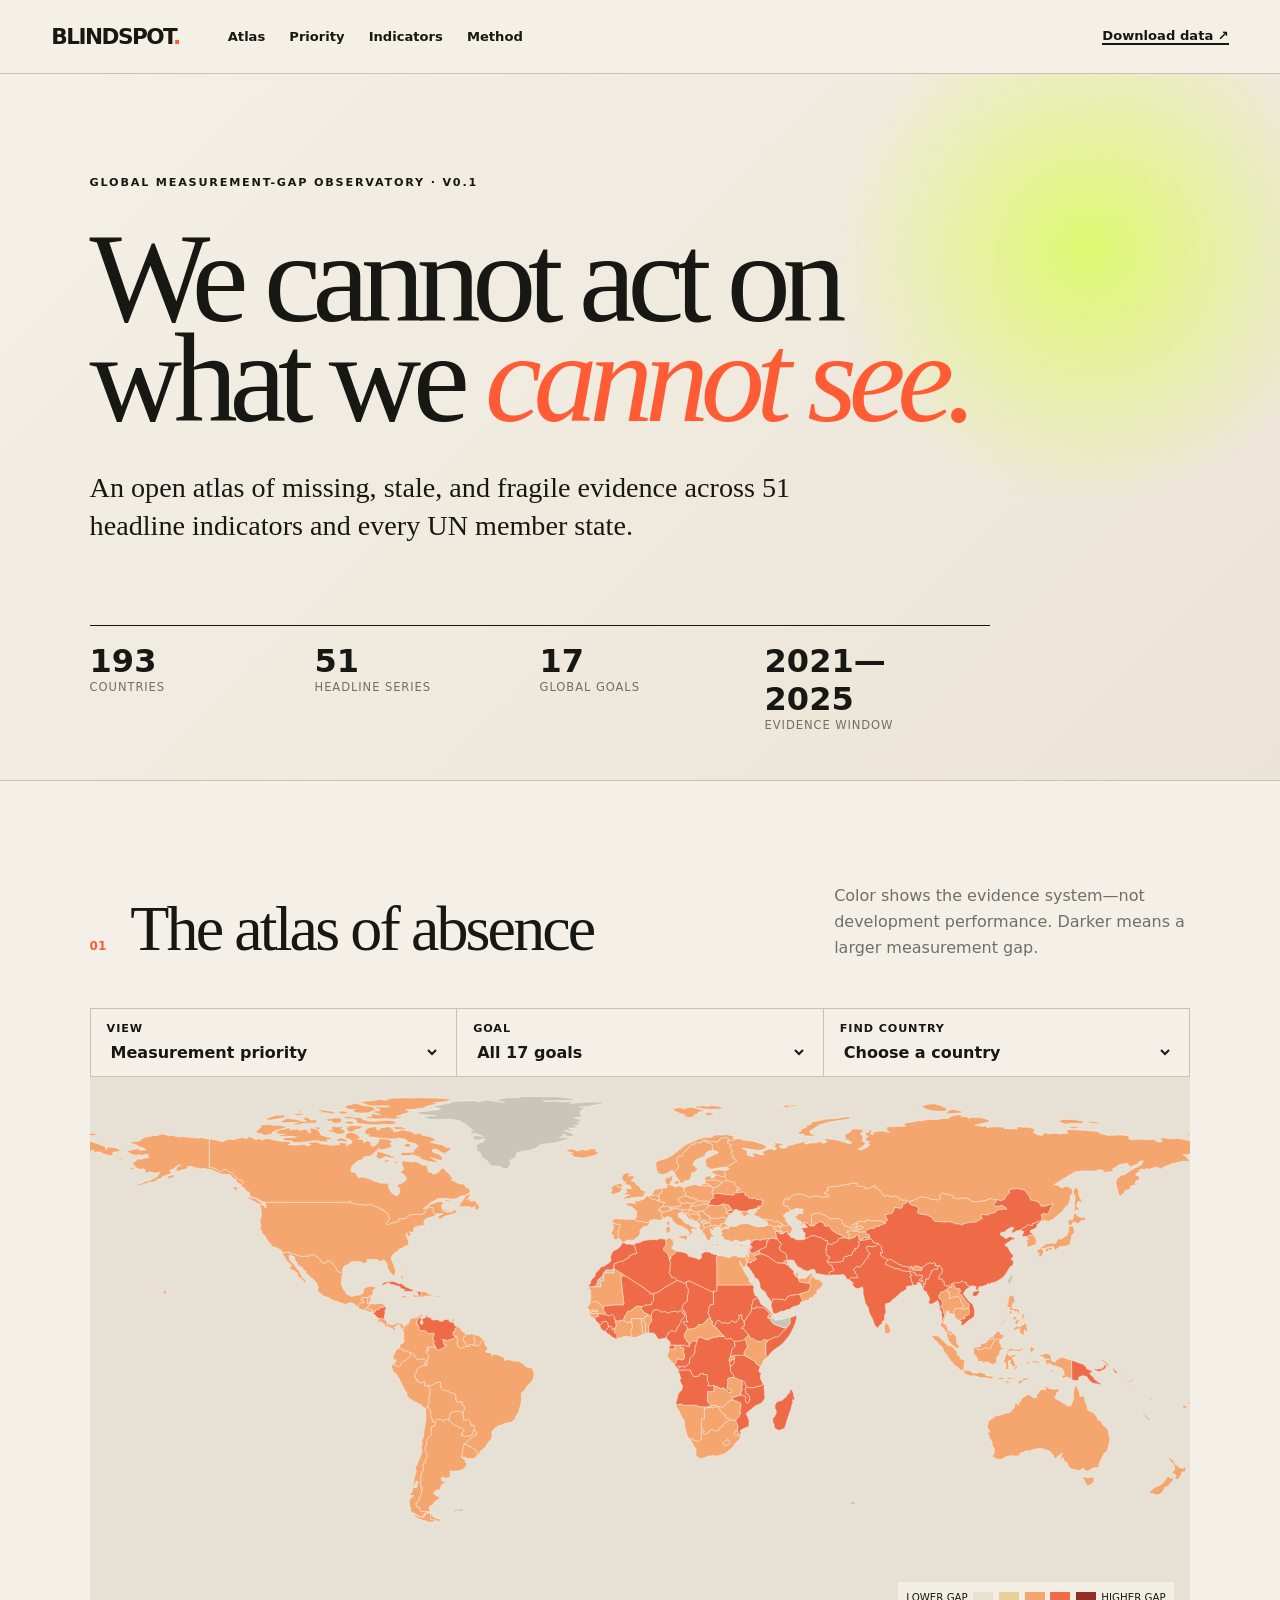
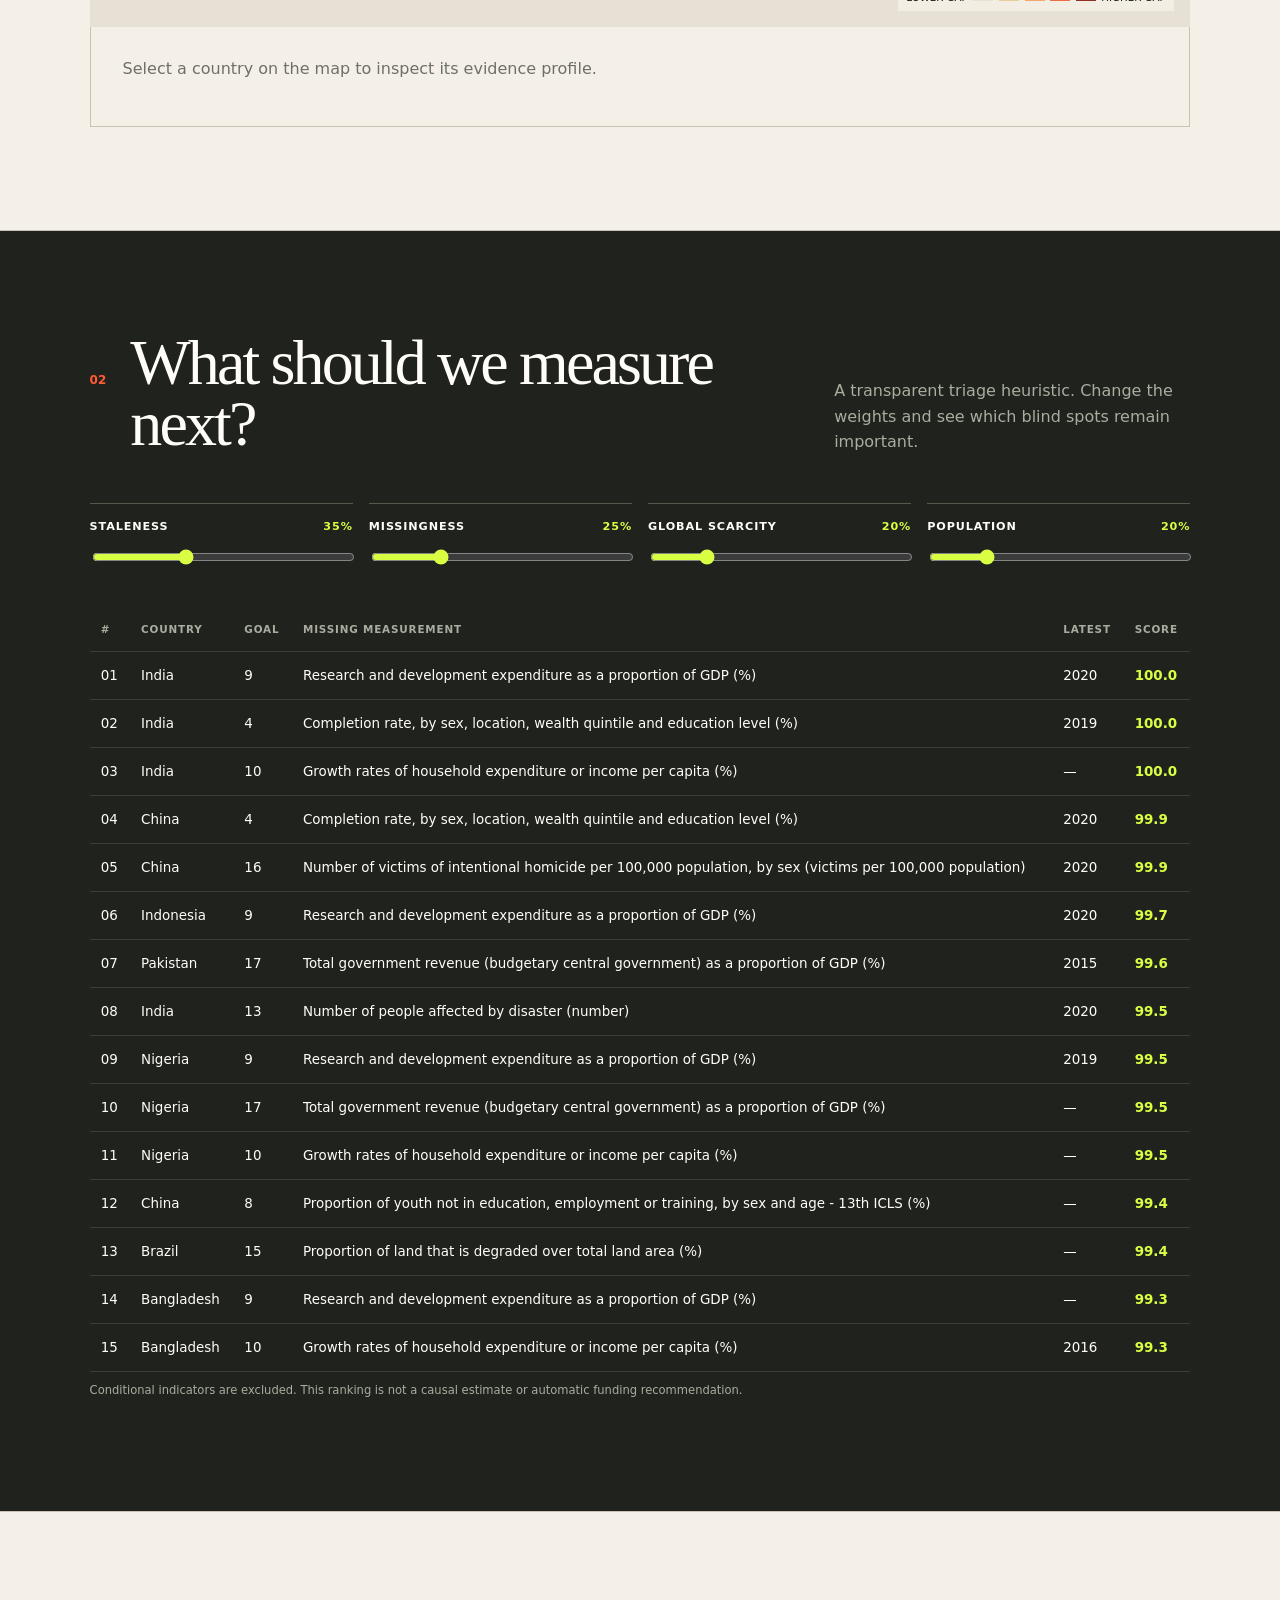
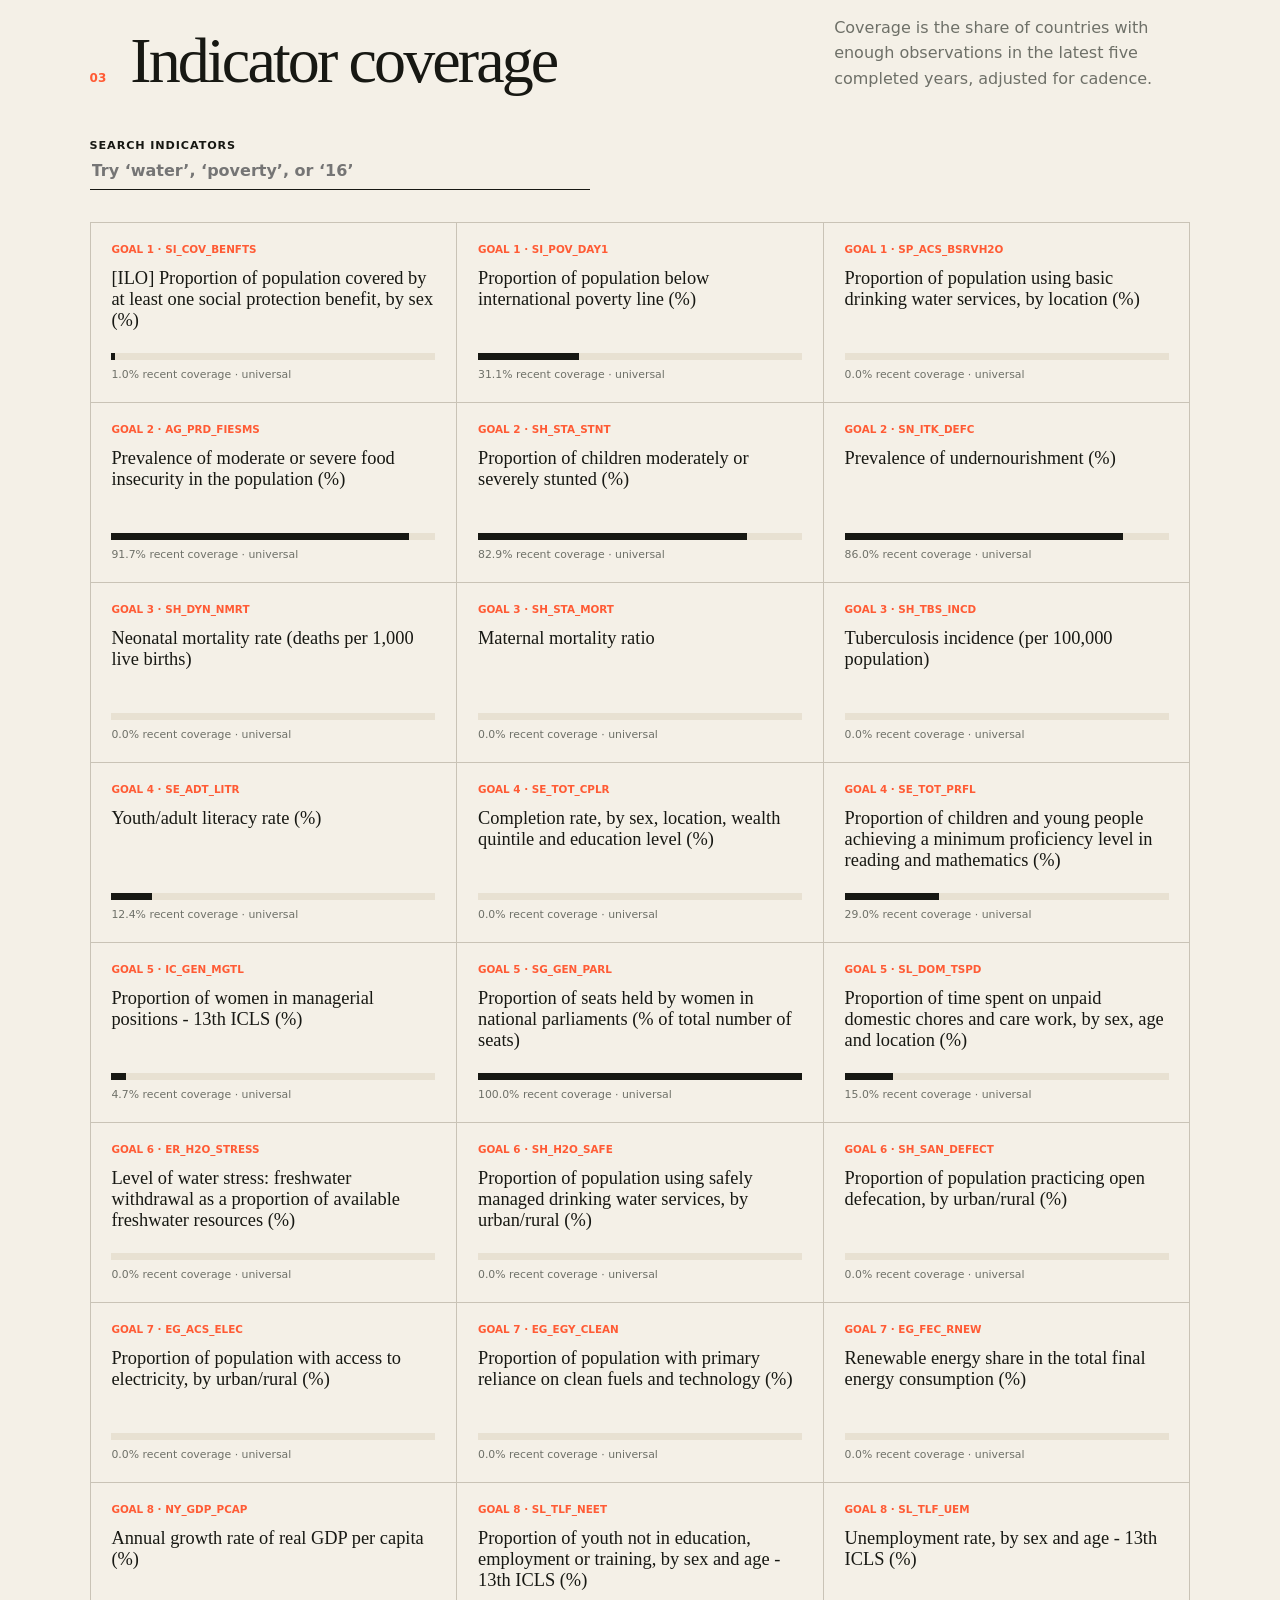
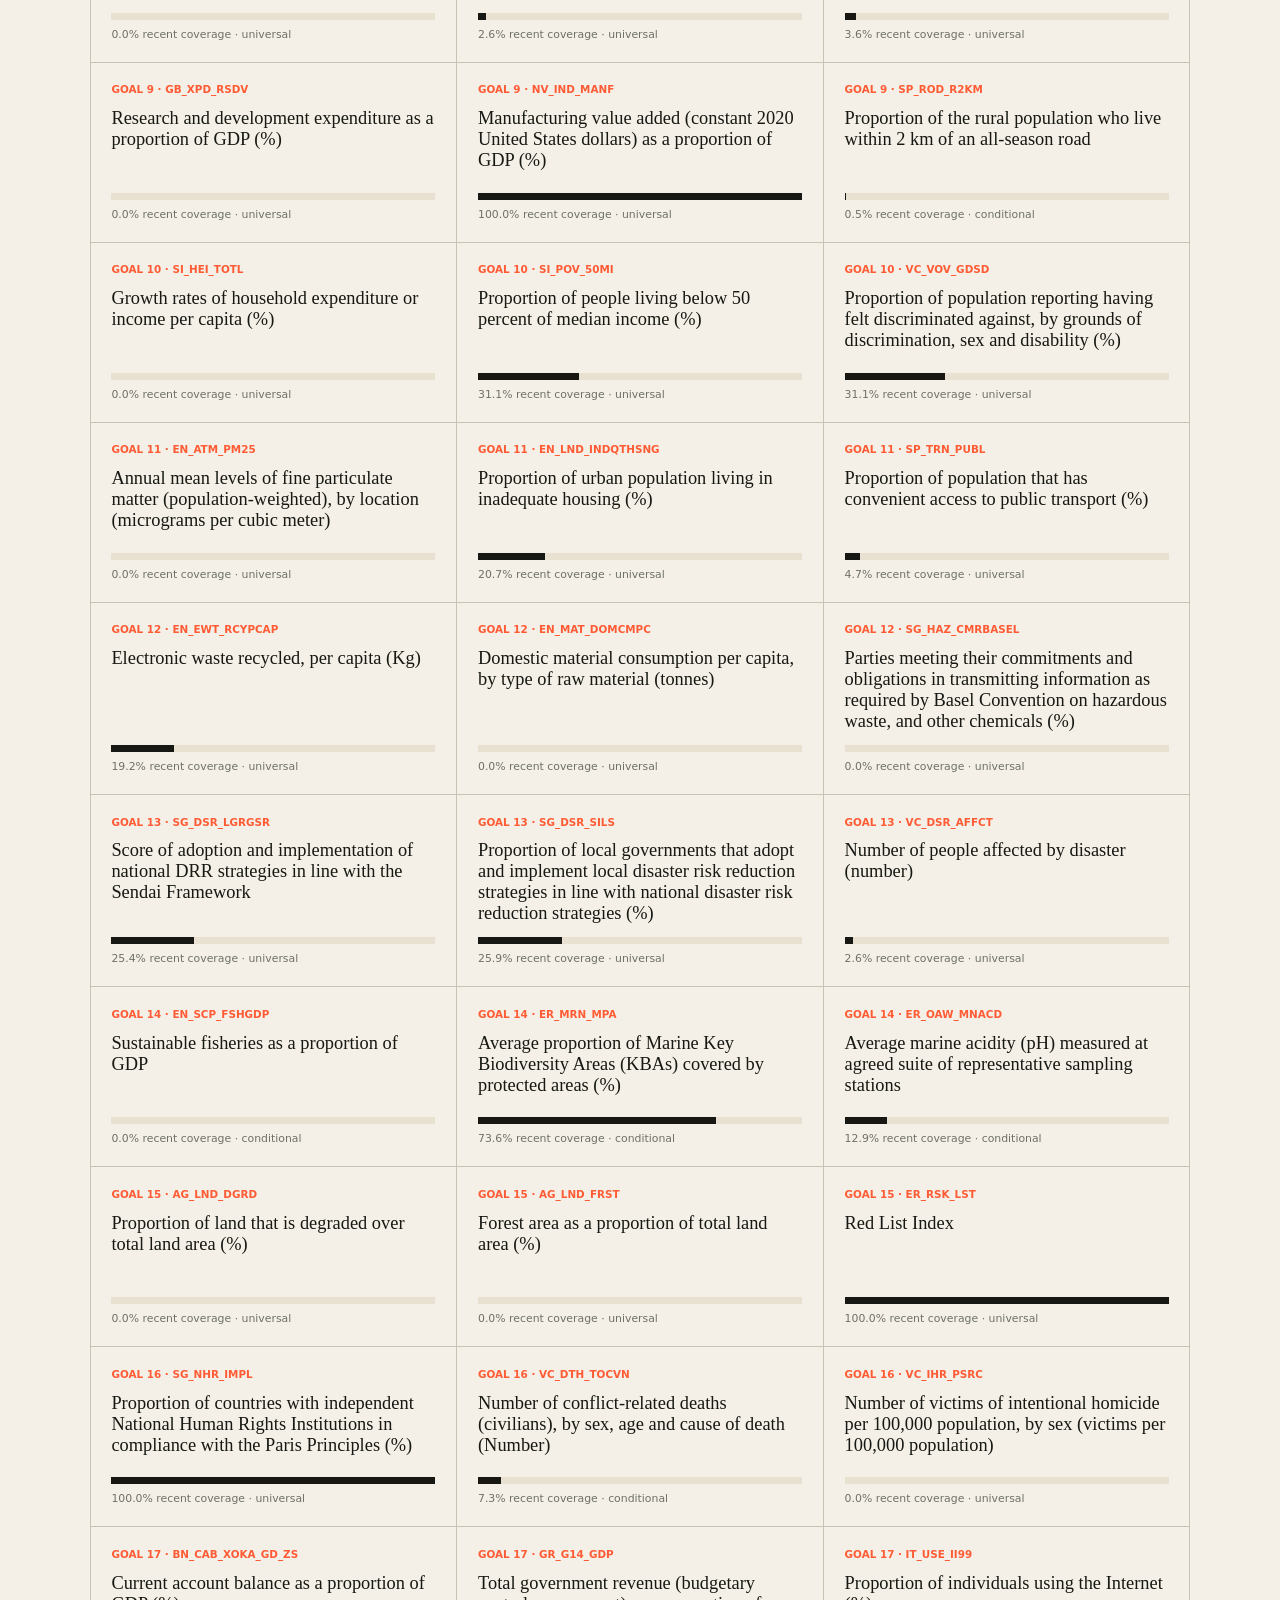
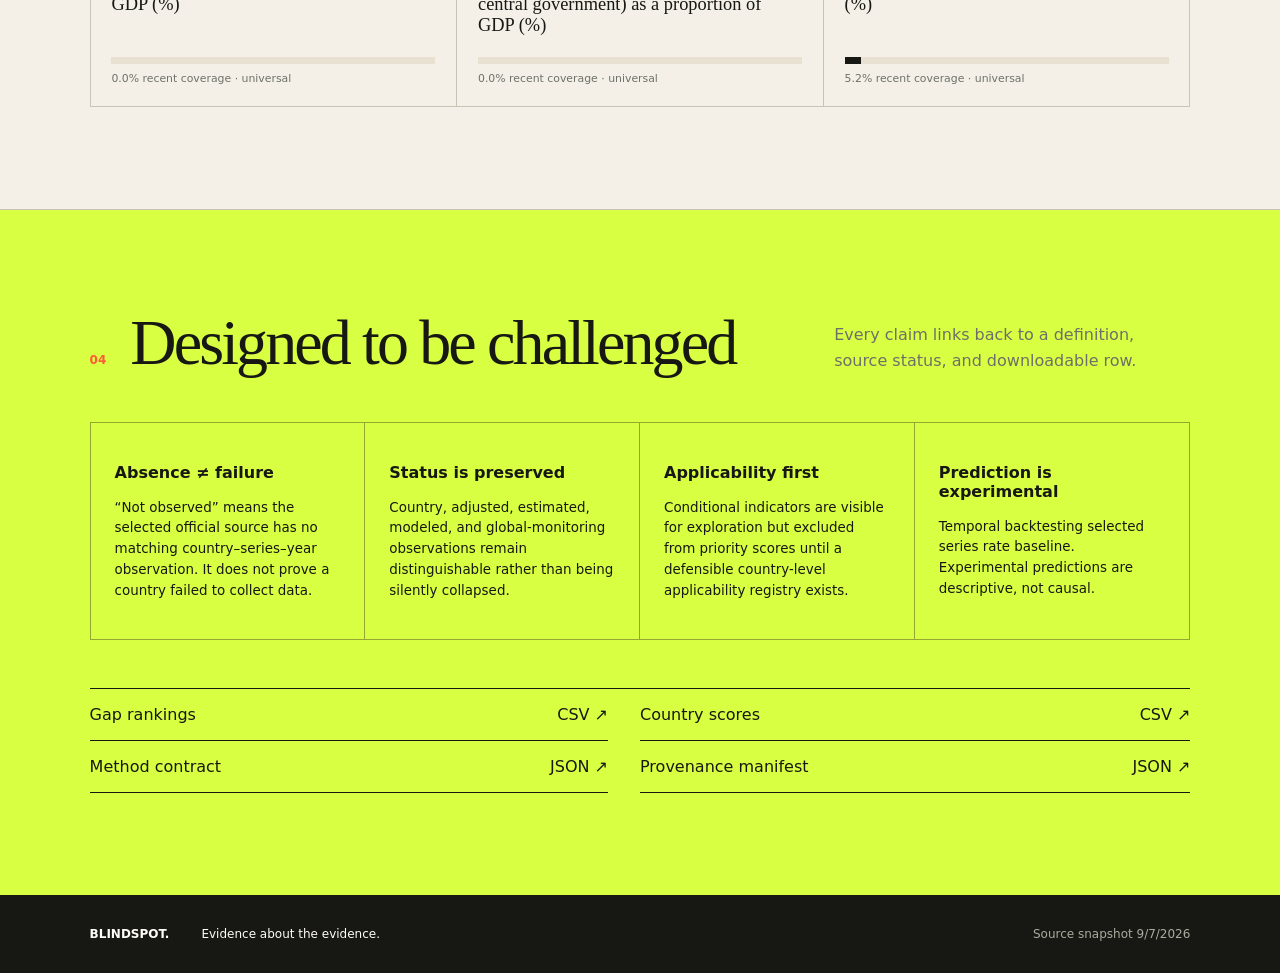
==== site/index.html @ 7d37ca24 "feat: launch blindspot measurement-gap atlas" ====
<!doctype html>
<html lang="en">
<head>
  <meta charset="utf-8">
  <meta name="viewport" content="width=device-width, initial-scale=1">
  <meta name="description" content="Blindspot maps where global development evidence is missing, stale, or fragile.">
  <title>Blindspot — Global measurement-gap observatory</title>
  <link rel="stylesheet" href="styles.css">
</head>
<body>
  <a class="skip-link" href="#main">Skip to content</a>
  <header class="masthead">
    <a class="brand" href="#">BLINDSPOT<span>.</span></a>
    <nav aria-label="Primary">
      <a href="#atlas">Atlas</a><a href="#priority">Priority</a><a href="#indicators">Indicators</a><a href="#method">Method</a>
    </nav>
    <a class="data-link" href="data/downloads/gap_rankings.csv">Download data ↗</a>
  </header>

  <main id="main">
    <section class="hero">
      <div class="eyebrow">Global measurement-gap observatory · v0.1</div>
      <h1>We cannot act on<br>what we <em>cannot see.</em></h1>
      <p class="lede">An open atlas of missing, stale, and fragile evidence across 51 headline indicators and every UN member state.</p>
      <div class="hero-meta">
        <div><strong id="country-count">193</strong><span>countries</span></div>
        <div><strong>51</strong><span>headline series</span></div>
        <div><strong>17</strong><span>global goals</span></div>
        <div><strong id="window-label">2015—now</strong><span>evidence window</span></div>
      </div>
    </section>

    <aside id="status-banner" class="status-banner" hidden></aside>

    <section id="atlas" class="panel atlas-panel">
      <div class="section-heading">
        <div><span class="number">01</span><h2>The atlas of absence</h2></div>
        <p>Color shows the evidence system—not development performance. Darker means a larger measurement gap.</p>
      </div>
      <div class="controls" aria-label="Atlas filters">
        <label>View
          <select id="metric-select">
            <option value="priority">Measurement priority</option>
            <option value="staleness">Staleness</option>
            <option value="missingness">Missingness</option>
          </select>
        </label>
        <label>Goal
          <select id="goal-select"><option value="all">All 17 goals</option></select>
        </label>
        <label>Find country
          <select id="country-select"><option value="">Choose a country</option></select>
        </label>
      </div>
      <div class="map-wrap">
        <svg id="world-map" role="img" aria-label="World map colored by measurement gaps" viewBox="0 0 1000 500"></svg>
        <div id="tooltip" class="tooltip" role="status" hidden></div>
        <div class="legend"><span>Lower gap</span><i></i><i></i><i></i><i></i><i></i><span>Higher gap</span></div>
      </div>
      <div id="country-profile" class="country-profile" aria-live="polite">
        <div class="empty-state">Select a country on the map to inspect its evidence profile.</div>
      </div>
    </section>

    <section id="priority" class="panel dark-panel">
      <div class="section-heading inverse">
        <div><span class="number">02</span><h2>What should we measure next?</h2></div>
        <p>A transparent triage heuristic. Change the weights and see which blind spots remain important.</p>
      </div>
      <div class="weight-grid">
        <label>Staleness <output id="out-staleness">35%</output><input id="weight-staleness" type="range" min="0" max="100" value="35"></label>
        <label>Missingness <output id="out-completeness_deficit">25%</output><input id="weight-completeness_deficit" type="range" min="0" max="100" value="25"></label>
        <label>Global scarcity <output id="out-global_scarcity">20%</output><input id="weight-global_scarcity" type="range" min="0" max="100" value="20"></label>
        <label>Population <output id="out-population_percentile">20%</output><input id="weight-population_percentile" type="range" min="0" max="100" value="20"></label>
      </div>
      <div class="table-wrap">
        <table>
          <thead><tr><th>#</th><th>Country</th><th>Goal</th><th>Missing measurement</th><th>Latest</th><th>Score</th></tr></thead>
          <tbody id="ranking-body"></tbody>
        </table>
      </div>
      <p class="fine-print">Conditional indicators are excluded. This ranking is not a causal estimate or automatic funding recommendation.</p>
    </section>

    <section id="indicators" class="panel">
      <div class="section-heading">
        <div><span class="number">03</span><h2>Indicator coverage</h2></div>
        <p>Coverage is the share of countries with enough observations in the latest five completed years, adjusted for cadence.</p>
      </div>
      <label class="search-label">Search indicators <input id="series-search" type="search" placeholder="Try ‘water’, ‘poverty’, or ‘16’"></label>
      <div id="series-grid" class="series-grid"></div>
    </section>

    <section id="method" class="panel method-panel">
      <div class="section-heading">
        <div><span class="number">04</span><h2>Designed to be challenged</h2></div>
        <p>Every claim links back to a definition, source status, and downloadable row.</p>
      </div>
      <div class="method-grid">
        <article><h3>Absence ≠ failure</h3><p>“Not observed” means the selected official source has no matching country–series–year observation. It does not prove a country failed to collect data.</p></article>
        <article><h3>Status is preserved</h3><p>Country, adjusted, estimated, modeled, and global-monitoring observations remain distinguishable rather than being silently collapsed.</p></article>
        <article><h3>Applicability first</h3><p>Conditional indicators are visible for exploration but excluded from priority scores until a defensible country-level applicability registry exists.</p></article>
        <article><h3>Prediction is experimental</h3><p id="model-summary">The continuity model is evaluated through temporal backtests and yields to a simpler baseline when it does not improve calibration.</p></article>
      </div>
      <div class="downloads">
        <a href="data/downloads/gap_rankings.csv">Gap rankings <span>CSV ↗</span></a>
        <a href="data/downloads/country_scores.csv">Country scores <span>CSV ↗</span></a>
        <a href="data/methodology.json">Method contract <span>JSON ↗</span></a>
        <a href="data/manifest.json">Provenance manifest <span>JSON ↗</span></a>
      </div>
    </section>
  </main>

  <footer><strong>BLINDSPOT.</strong><span>Evidence about the evidence.</span><span id="freshness">Loading source status…</span></footer>
  <script src="geo.js" defer></script>
  <script src="app.js" defer></script>
</body>
</html>
---- site/styles.css ----
:root{--ink:#171813;--paper:#f4f0e7;--cream:#e8e1d2;--acid:#d9ff43;--orange:#ff5b35;--muted:#6e7068;--line:#c9c3b6;--dark:#20231d;--white:#fffdf7;font-family:Inter,ui-sans-serif,system-ui,-apple-system,BlinkMacSystemFont,"Segoe UI",sans-serif;color:var(--ink);background:var(--paper);font-synthesis:none}
*{box-sizing:border-box}html{scroll-behavior:smooth}body{margin:0}.skip-link{position:absolute;left:-999px}.skip-link:focus{left:1rem;top:1rem;background:#fff;padding:.8rem;z-index:20}.masthead{height:74px;display:flex;align-items:center;padding:0 clamp(1.2rem,4vw,4.5rem);border-bottom:1px solid var(--line);gap:3rem;position:sticky;top:0;background:color-mix(in srgb,var(--paper) 92%,transparent);backdrop-filter:blur(12px);z-index:10}.brand{font-weight:900;letter-spacing:-.07em;font-size:1.35rem;color:inherit;text-decoration:none}.brand span{color:var(--orange)}nav{display:flex;gap:1.5rem}nav a,.data-link{color:inherit;text-decoration:none;font-size:.82rem;font-weight:700}.data-link{margin-left:auto;border-bottom:2px solid}.hero{min-height:650px;padding:clamp(4rem,8vw,8rem) clamp(1.2rem,7vw,8rem) 3rem;background:radial-gradient(circle at 85% 25%,rgba(217,255,67,.7),transparent 21%),linear-gradient(135deg,var(--paper),#ebe4d6)}.eyebrow{text-transform:uppercase;letter-spacing:.16em;font-size:.7rem;font-weight:800}.hero h1{font-family:Georgia,"Times New Roman",serif;font-weight:400;font-size:clamp(4.4rem,10vw,9.5rem);line-height:.78;letter-spacing:-.065em;margin:2.5rem 0}.hero h1 em{color:var(--orange);font-weight:400}.lede{font-family:Georgia,serif;font-size:clamp(1.2rem,2.2vw,1.85rem);max-width:770px;line-height:1.35}.hero-meta{display:grid;grid-template-columns:repeat(4,1fr);max-width:900px;margin-top:5rem;border-top:1px solid var(--ink)}.hero-meta div{padding:1rem 1rem 0 0}.hero-meta strong,.hero-meta span{display:block}.hero-meta strong{font-size:2rem}.hero-meta span{font-size:.72rem;text-transform:uppercase;letter-spacing:.08em;color:var(--muted)}.status-banner{padding:1rem 7vw;background:#ffd5c8;color:#6a1d0e;font-weight:700}.panel{padding:clamp(4rem,8vw,8rem) clamp(1.2rem,7vw,8rem);border-top:1px solid var(--line)}.section-heading{display:grid;grid-template-columns:2fr 1fr;align-items:end;gap:2rem;margin-bottom:3rem}.section-heading>div{display:flex;align-items:baseline;gap:1.5rem}.number{font-size:.75rem;font-weight:800;color:var(--orange)}h2{font-family:Georgia,serif;font-size:clamp(2.5rem,5vw,5rem);font-weight:400;letter-spacing:-.045em;line-height:.95;margin:0}.section-heading p{line-height:1.6;color:var(--muted);margin:0}.controls{display:grid;grid-template-columns:repeat(3,1fr);gap:1px;background:var(--line);border:1px solid var(--line)}label{font-size:.7rem;text-transform:uppercase;letter-spacing:.08em;font-weight:800}.controls label{background:var(--paper);padding:.8rem 1rem}.controls select,.search-label input{display:block;width:100%;border:0;background:transparent;font:inherit;font-size:1rem;text-transform:none;letter-spacing:0;margin-top:.45rem;color:var(--ink)}.map-wrap{position:relative;background:#e7e1d5;min-height:420px;overflow:hidden}.map-wrap svg{display:block;width:100%;height:auto}.country-shape{stroke:#f4f0e7;stroke-width:.5;vector-effect:non-scaling-stroke;transition:fill .2s,opacity .2s;cursor:pointer}.country-shape:hover,.country-shape:focus{stroke:var(--ink);stroke-width:1.5;outline:none}.country-shape.selected{stroke:var(--ink);stroke-width:2}.tooltip{position:absolute;pointer-events:none;background:var(--ink);color:white;padding:.6rem .8rem;font-size:.78rem;box-shadow:0 8px 30px #0003}.legend{position:absolute;bottom:1rem;right:1rem;display:flex;align-items:center;gap:.35rem;background:#f4f0e7dd;padding:.55rem;font-size:.64rem;text-transform:uppercase}.legend i{width:20px;height:9px;background:#e8e1d2}.legend i:nth-of-type(2){background:#e7cf9b}.legend i:nth-of-type(3){background:#f5a56e}.legend i:nth-of-type(4){background:#ef6b47}.legend i:nth-of-type(5){background:#902f26}.country-profile{border:1px solid var(--line);border-top:0;min-height:100px}.empty-state{padding:2rem;color:var(--muted)}.profile-head{display:grid;grid-template-columns:1fr repeat(3,130px);gap:1rem;padding:2rem;align-items:end}.profile-head h3{font-family:Georgia,serif;font-size:2.6rem;font-weight:400;margin:0}.profile-head small{display:block;color:var(--muted)}.profile-stat strong,.profile-stat span{display:block}.profile-stat strong{font-size:1.7rem}.profile-stat span{font-size:.65rem;text-transform:uppercase}.profile-gaps{display:grid;grid-template-columns:repeat(3,1fr);border-top:1px solid var(--line)}.profile-gaps article{padding:1.3rem;border-right:1px solid var(--line)}.profile-gaps article:last-child{border:0}.profile-gaps b,.profile-gaps span{display:block}.profile-gaps span{font-size:.78rem;color:var(--muted);margin-top:.5rem}.dark-panel{background:var(--dark);color:var(--white)}.inverse p{color:#a9ac9e}.weight-grid{display:grid;grid-template-columns:repeat(4,1fr);gap:1rem;margin-bottom:2.5rem}.weight-grid label{border-top:1px solid #55594c;padding-top:1rem}.weight-grid output{float:right;color:var(--acid)}input[type=range]{display:block;width:100%;accent-color:var(--acid);margin-top:1rem}.table-wrap{overflow:auto}table{width:100%;border-collapse:collapse;font-size:.84rem}th{text-align:left;text-transform:uppercase;letter-spacing:.08em;font-size:.65rem;color:#a9ac9e}th,td{padding:1rem .7rem;border-bottom:1px solid #3b3e36}td:last-child{font-weight:900;color:var(--acid)}.fine-print{color:#a9ac9e;font-size:.72rem}.search-label{display:block;max-width:500px;border-bottom:1px solid var(--ink);padding-bottom:.5rem;margin-bottom:2rem}.series-grid{display:grid;grid-template-columns:repeat(3,1fr);border-left:1px solid var(--line);border-top:1px solid var(--line)}.series-card{padding:1.3rem;border-right:1px solid var(--line);border-bottom:1px solid var(--line);min-height:180px;display:flex;flex-direction:column}.series-card .goal{font-size:.65rem;text-transform:uppercase;color:var(--orange);font-weight:900}.series-card h3{font-family:Georgia,serif;font-weight:400;font-size:1.15rem;margin:.8rem 0}.coverage-bar{height:7px;background:var(--cream);margin-top:auto}.coverage-bar i{display:block;height:100%;background:var(--ink)}.coverage-label{font-size:.68rem;color:var(--muted);margin-top:.5rem}.method-panel{background:var(--acid)}.method-grid{display:grid;grid-template-columns:repeat(4,1fr);border:1px solid #93a732}.method-grid article{padding:1.5rem;border-right:1px solid #93a732}.method-grid article:last-child{border:0}.method-grid h3{font-size:1rem}.method-grid p{font-size:.84rem;line-height:1.55}.downloads{display:grid;grid-template-columns:repeat(2,1fr);margin-top:3rem;border-top:1px solid}.downloads a{display:flex;justify-content:space-between;padding:1rem 0;color:inherit;text-decoration:none;border-bottom:1px solid}.downloads a:nth-child(odd){margin-right:2rem}footer{display:flex;gap:2rem;align-items:center;padding:2rem 7vw;background:var(--ink);color:var(--white);font-size:.75rem}footer span:last-child{margin-left:auto;color:#a9ac9e}
@media(max-width:850px){nav{display:none}.hero{min-height:560px}.hero-meta{grid-template-columns:repeat(2,1fr)}.section-heading{grid-template-columns:1fr}.controls,.weight-grid{grid-template-columns:1fr}.series-grid{grid-template-columns:1fr 1fr}.method-grid{grid-template-columns:1fr 1fr}.method-grid article:nth-child(2){border-right:0}.method-grid article{border-bottom:1px solid #93a732}.profile-head{grid-template-columns:1fr repeat(3,1fr)}.profile-gaps{grid-template-columns:1fr}.profile-gaps article{border-right:0;border-bottom:1px solid var(--line)}}
@media(max-width:520px){.masthead{height:62px}.data-link{font-size:.7rem}.hero h1{font-size:4rem}.hero-meta{margin-top:3rem}.series-grid,.method-grid,.downloads{grid-template-columns:1fr}.downloads a:nth-child(odd){margin-right:0}.profile-head{grid-template-columns:1fr 1fr}.map-wrap{min-height:250px}.legend{display:none}footer{align-items:flex-start;flex-direction:column}footer span:last-child{margin-left:0}}
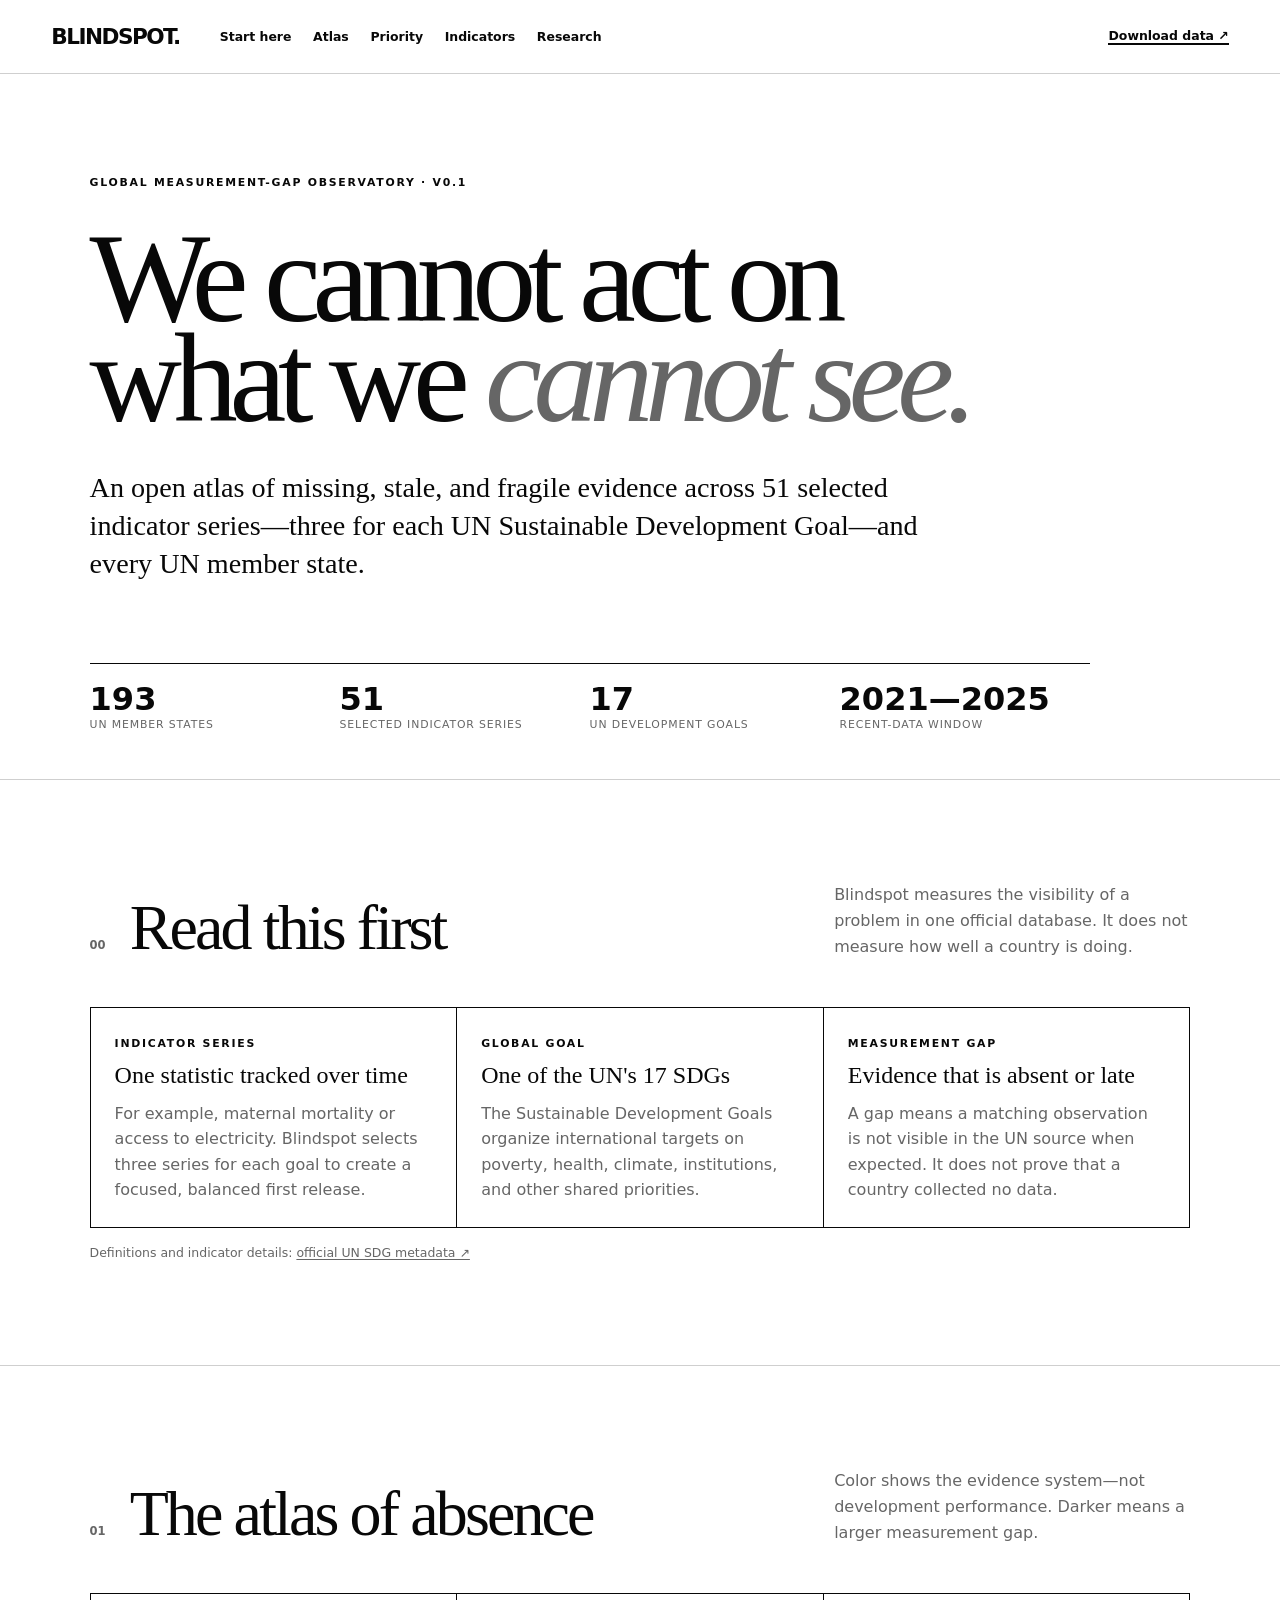
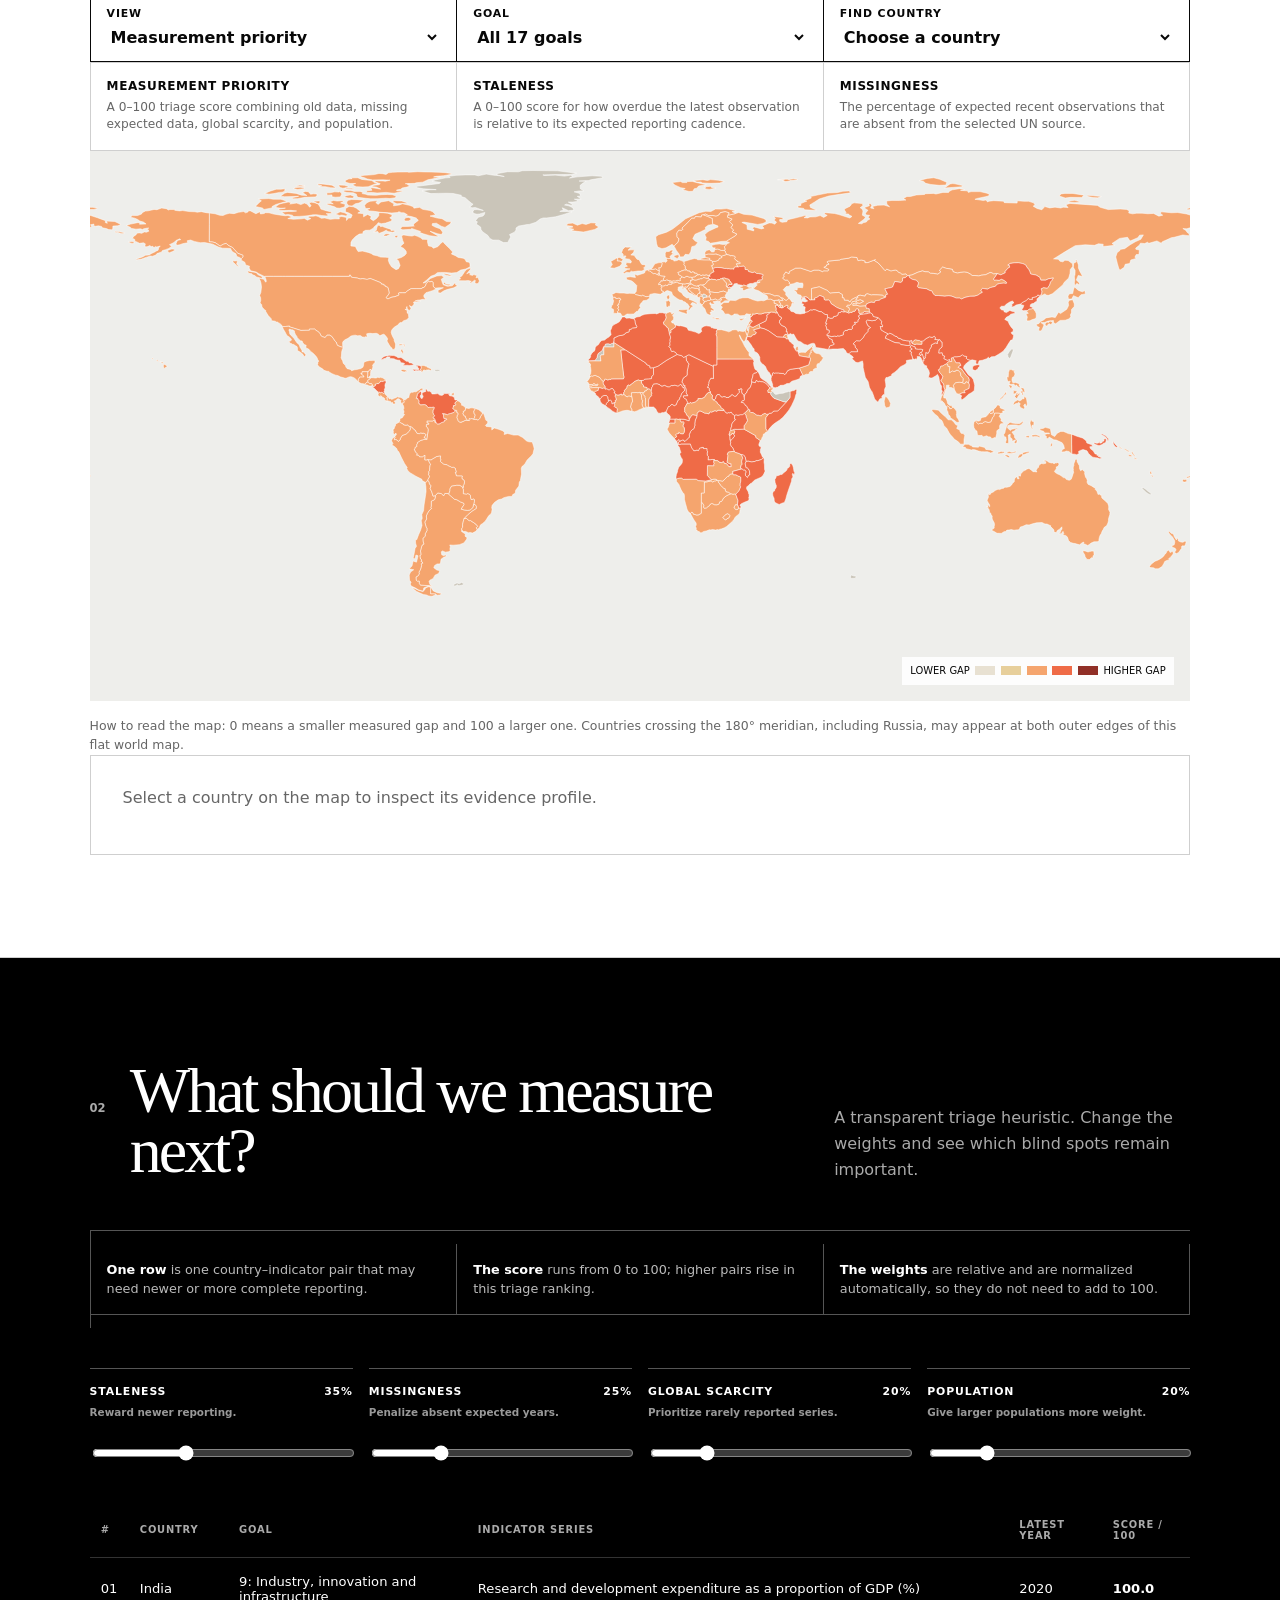
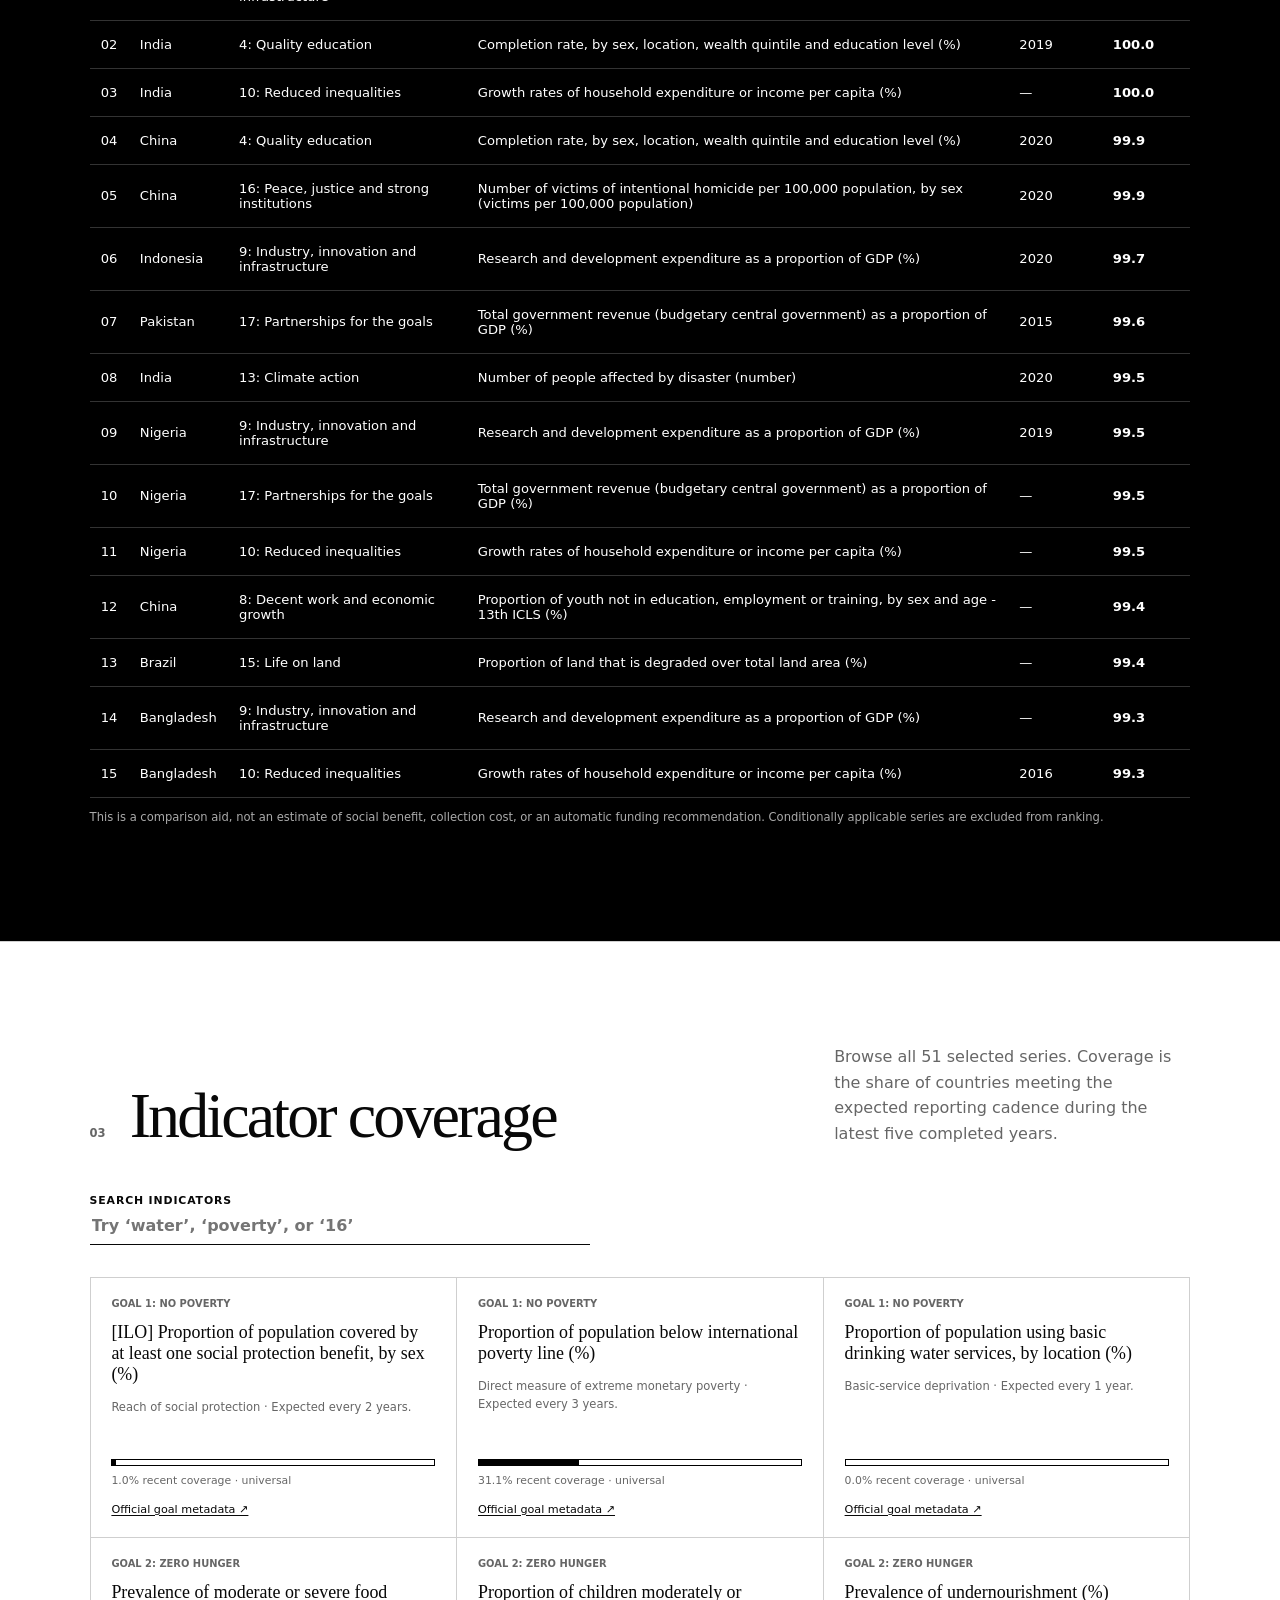
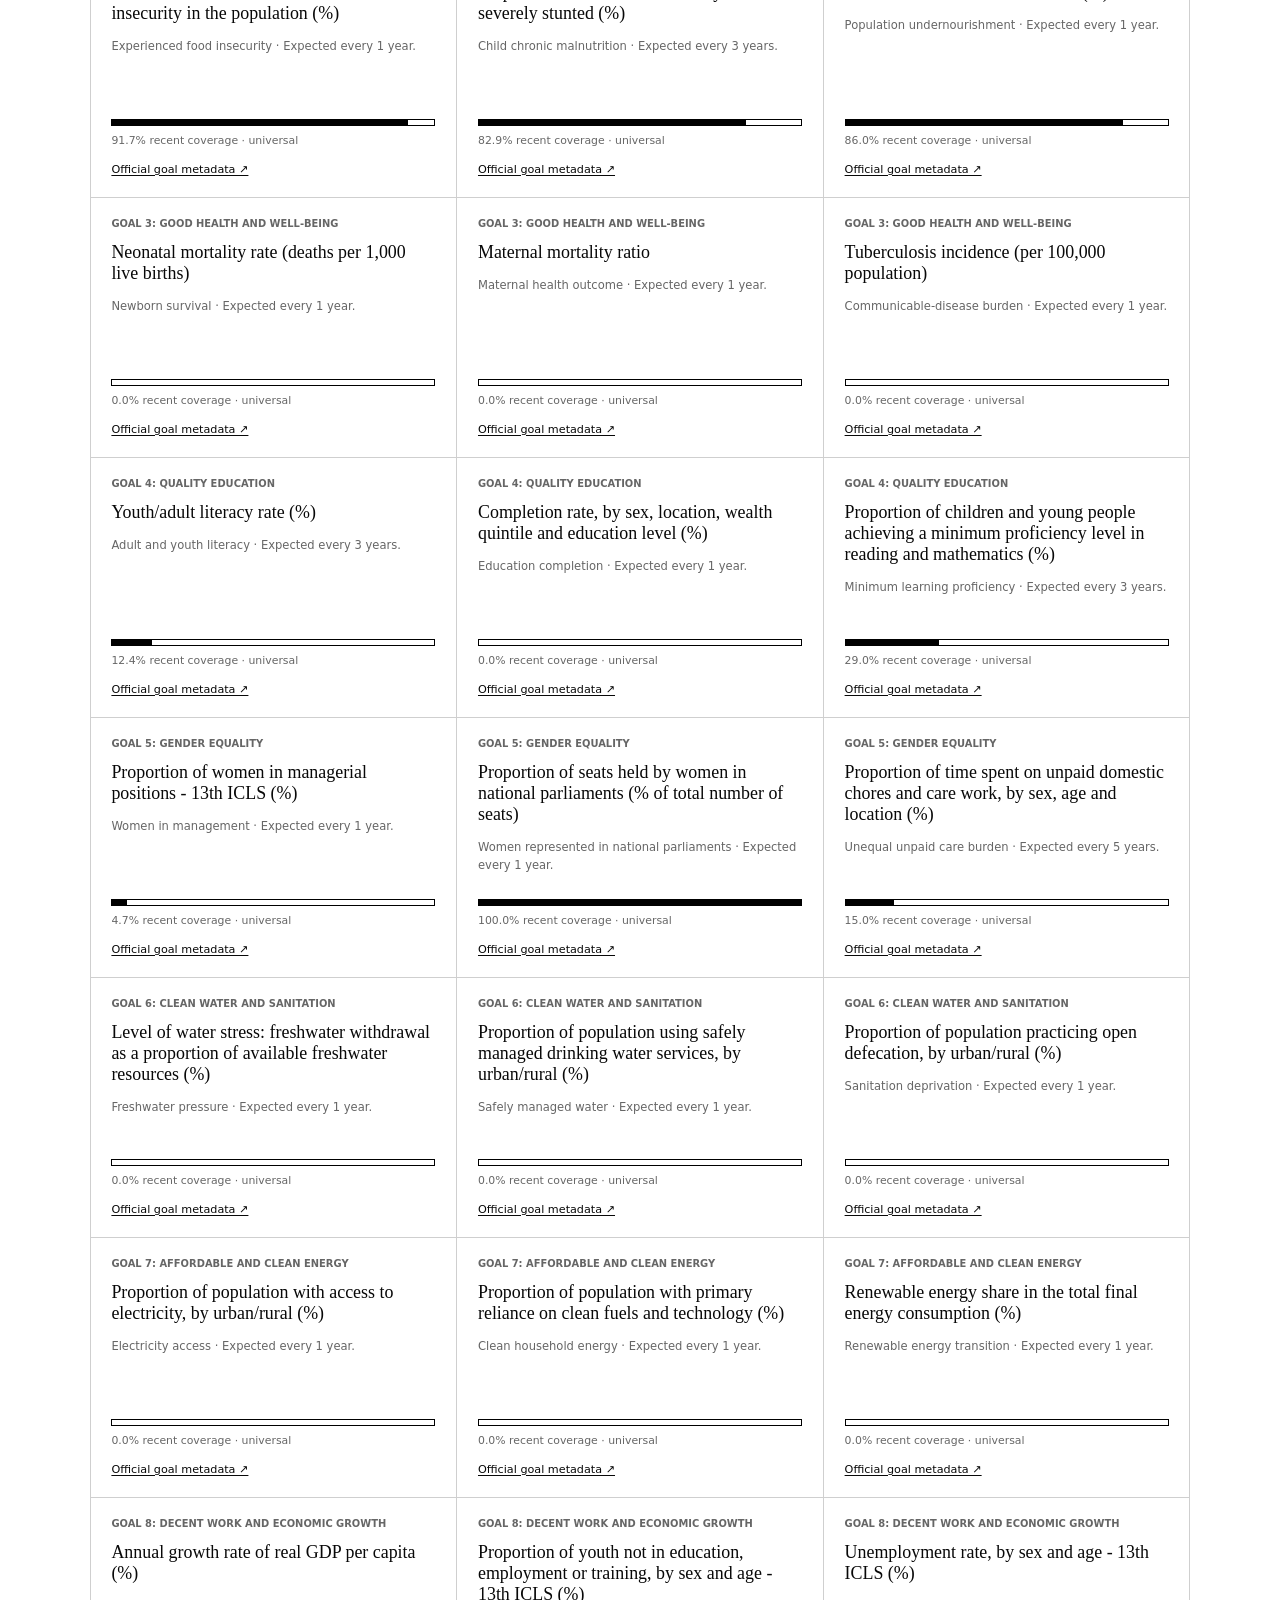
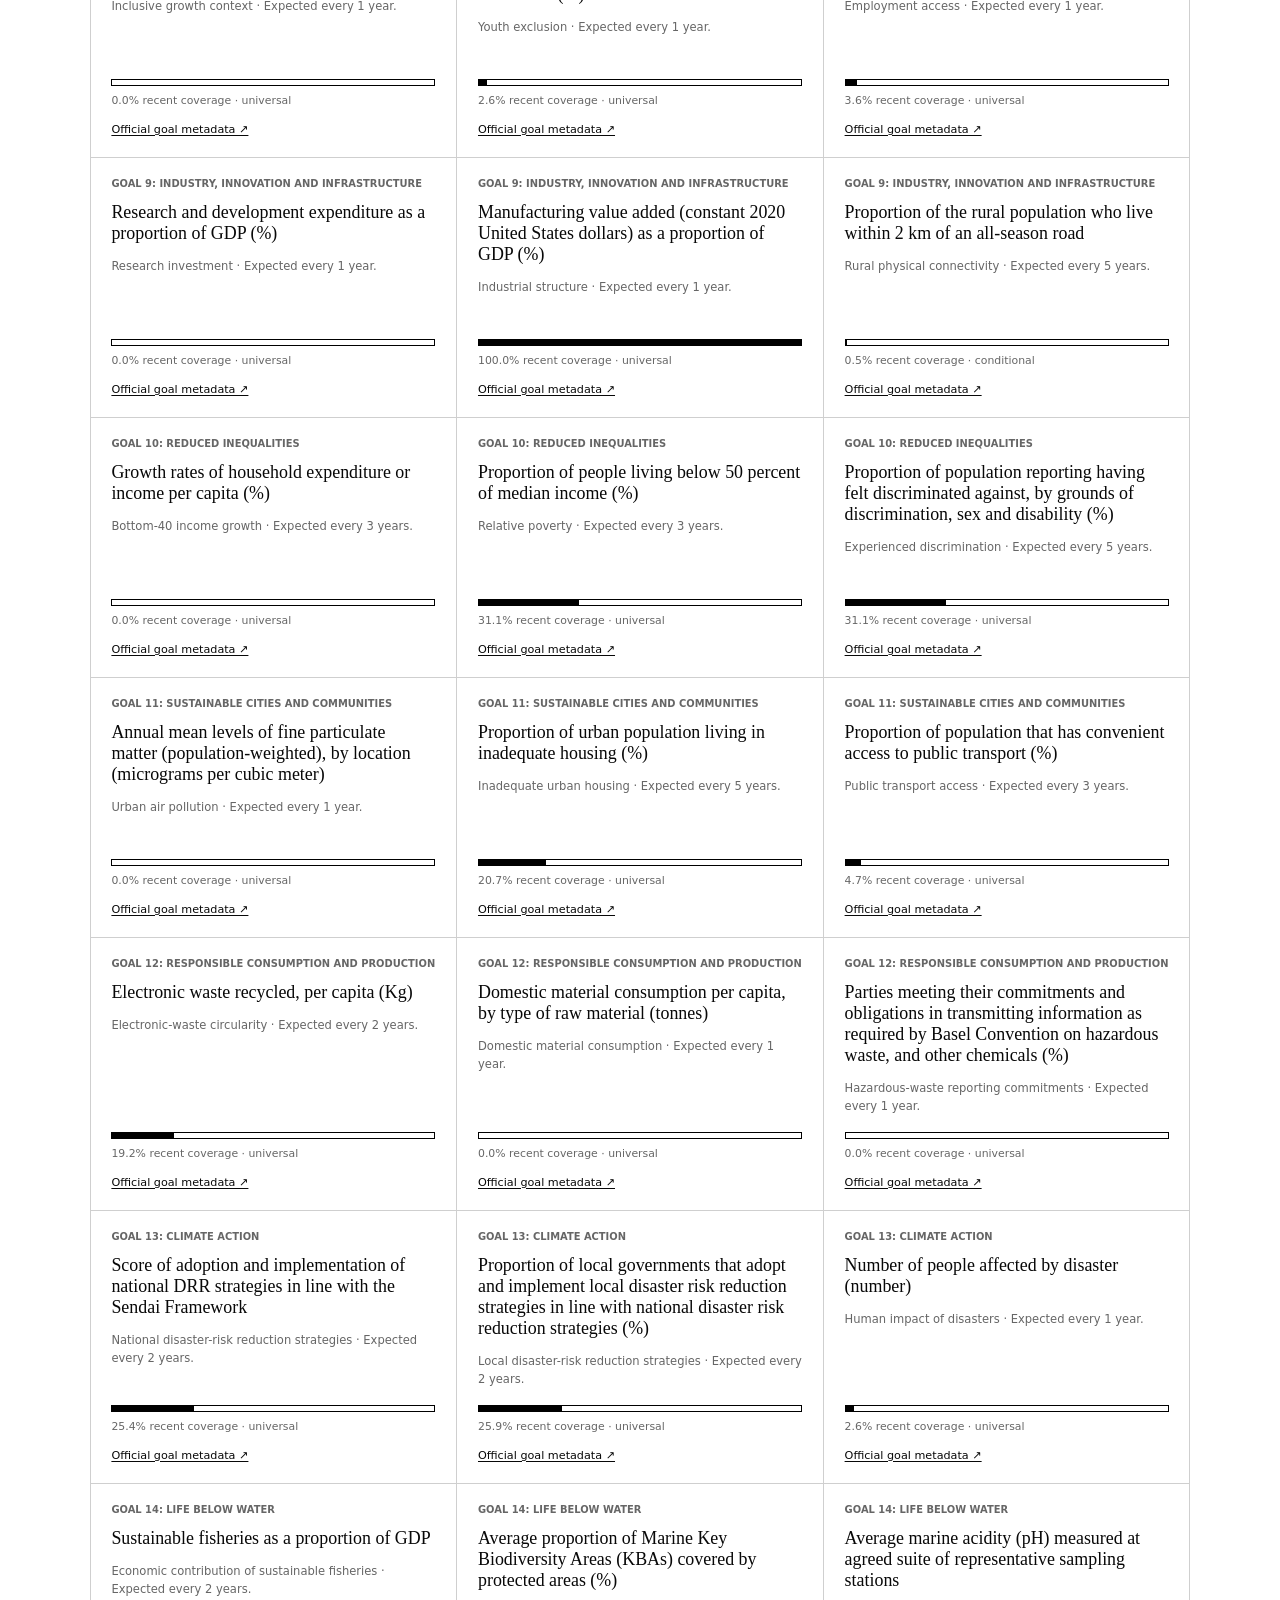
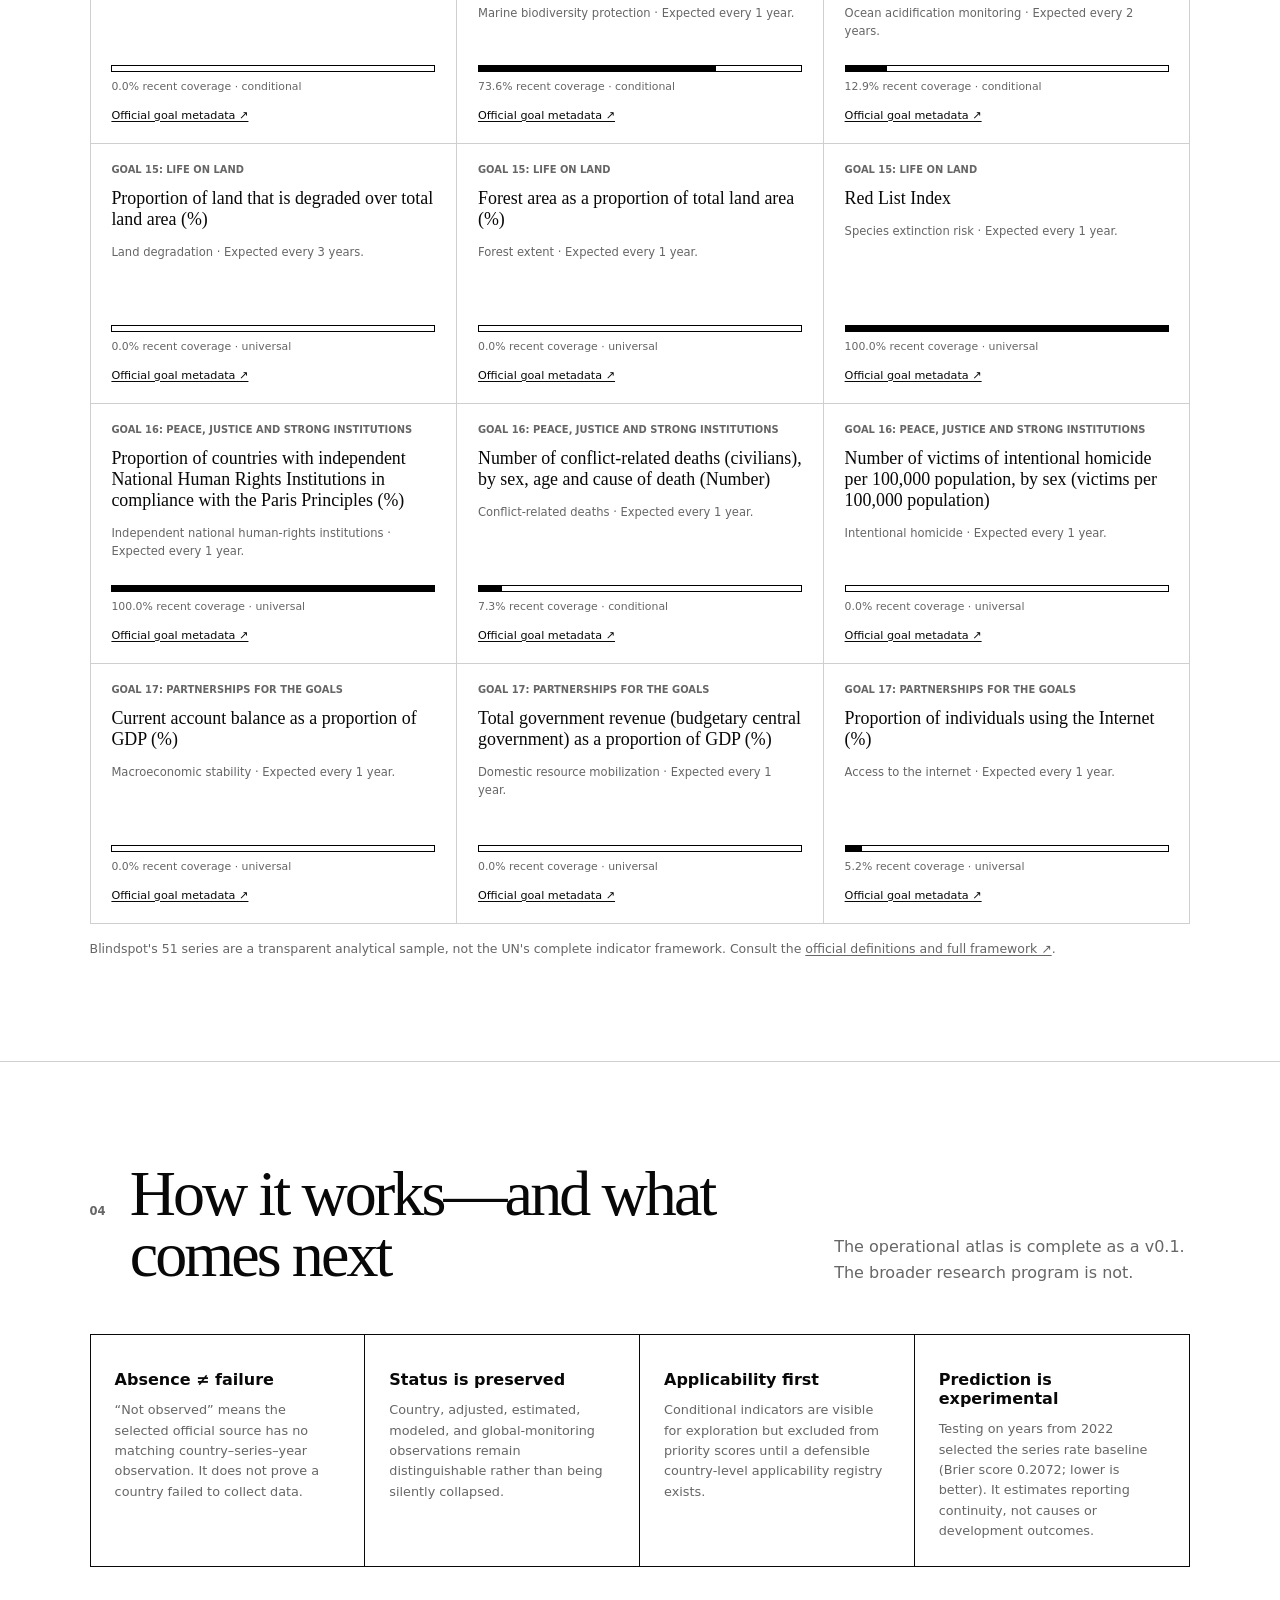
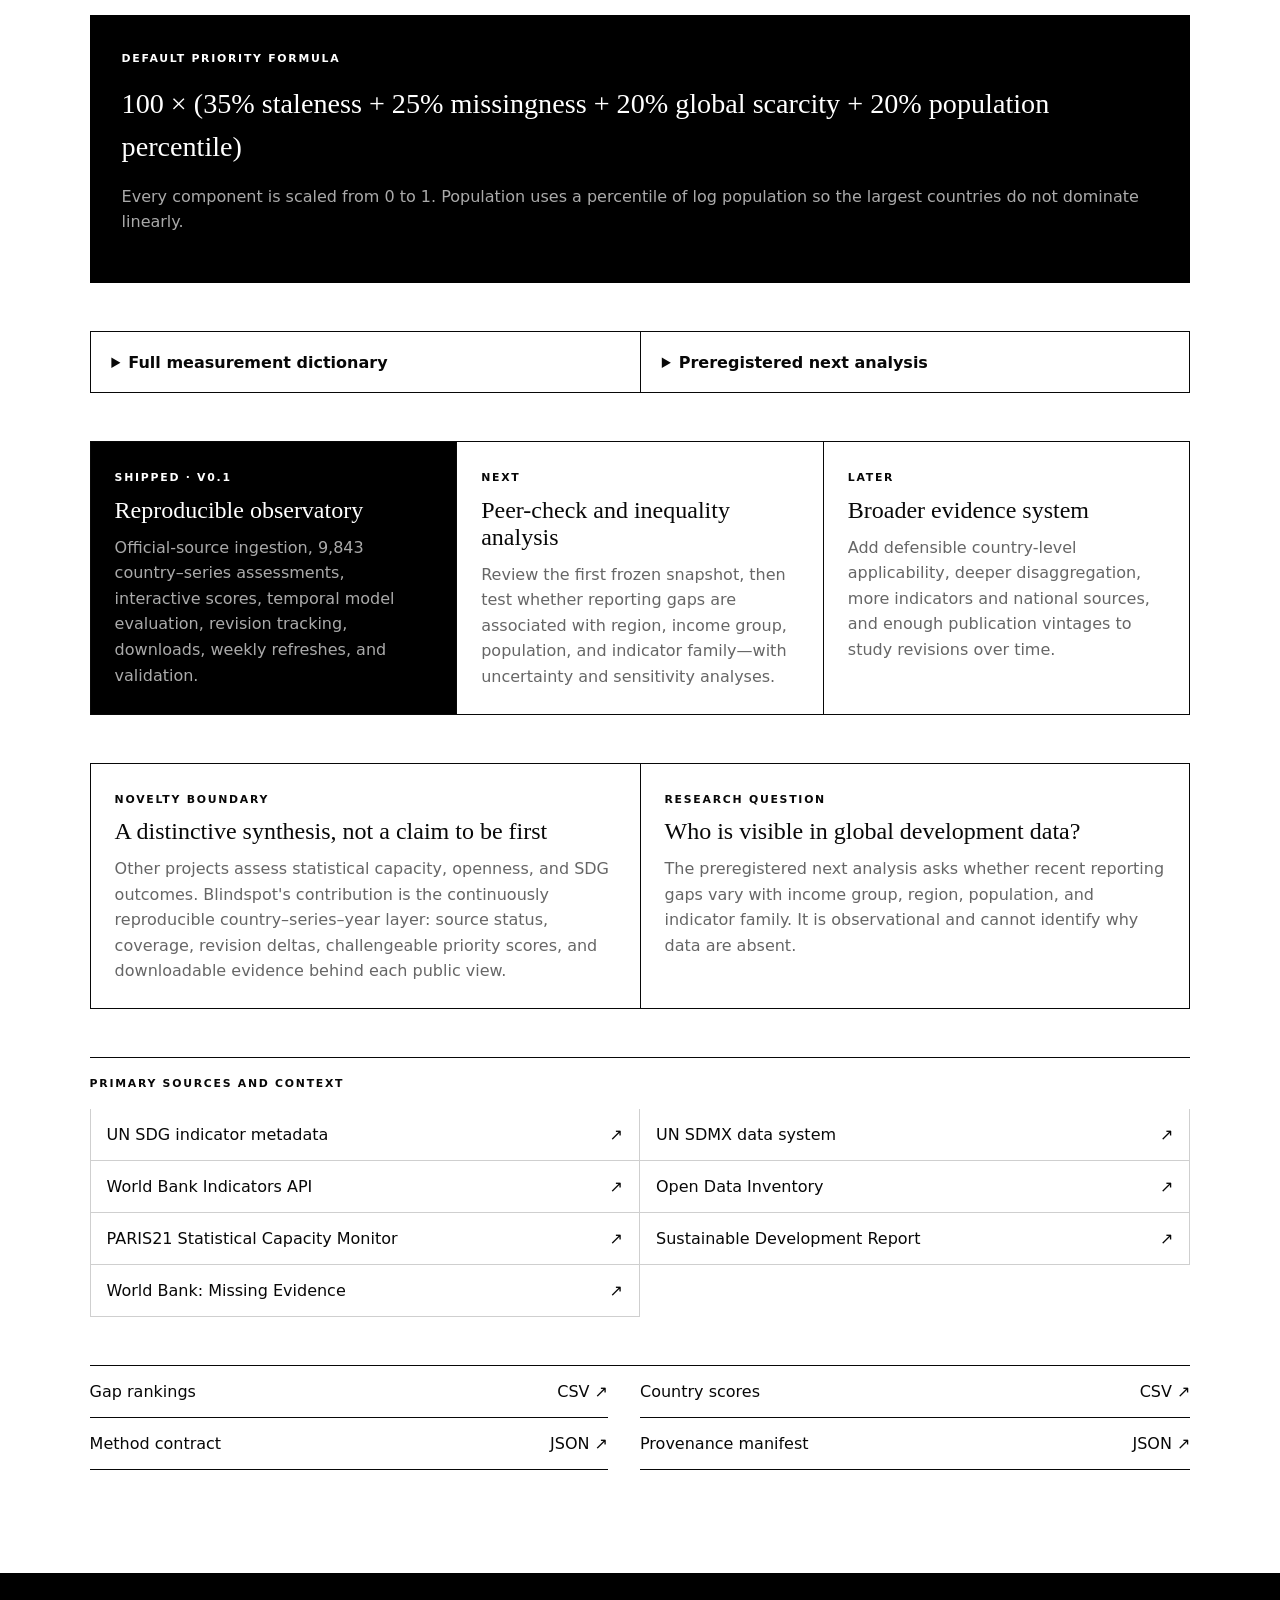
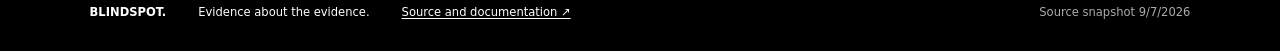
==== commit e6a16890: "feat: make the observatory self-explanatory" ====
--- a/site/index.html
+++ b/site/index.html
@@ -12,7 +12,7 @@
   <header class="masthead">
     <a class="brand" href="#">BLINDSPOT<span>.</span></a>
     <nav aria-label="Primary">
-      <a href="#atlas">Atlas</a><a href="#priority">Priority</a><a href="#indicators">Indicators</a><a href="#method">Method</a>
+      <a href="#guide">Start here</a><a href="#atlas">Atlas</a><a href="#priority">Priority</a><a href="#indicators">Indicators</a><a href="#method">Research</a>
     </nav>
     <a class="data-link" href="data/downloads/gap_rankings.csv">Download data ↗</a>
   </header>
@@ -21,16 +21,29 @@
     <section class="hero">
       <div class="eyebrow">Global measurement-gap observatory · v0.1</div>
       <h1>We cannot act on<br>what we <em>cannot see.</em></h1>
-      <p class="lede">An open atlas of missing, stale, and fragile evidence across 51 headline indicators and every UN member state.</p>
+      <p class="lede">An open atlas of missing, stale, and fragile evidence across 51 selected indicator series—three for each UN Sustainable Development Goal—and every UN member state.</p>
       <div class="hero-meta">
-        <div><strong id="country-count">193</strong><span>countries</span></div>
-        <div><strong>51</strong><span>headline series</span></div>
-        <div><strong>17</strong><span>global goals</span></div>
-        <div><strong id="window-label">2015—now</strong><span>evidence window</span></div>
+        <div><strong id="country-count">193</strong><span>UN member states</span></div>
+        <div><strong>51</strong><span>selected indicator series</span></div>
+        <div><strong>17</strong><span>UN development goals</span></div>
+        <div><strong id="window-label">2015—now</strong><span>recent-data window</span></div>
       </div>
     </section>
 
     <aside id="status-banner" class="status-banner" hidden></aside>
+
+    <section id="guide" class="panel guide-panel">
+      <div class="section-heading">
+        <div><span class="number">00</span><h2>Read this first</h2></div>
+        <p>Blindspot measures the visibility of a problem in one official database. It does not measure how well a country is doing.</p>
+      </div>
+      <div class="definition-grid">
+        <article><span class="term">Indicator series</span><h3>One statistic tracked over time</h3><p>For example, maternal mortality or access to electricity. Blindspot selects three series for each goal to create a focused, balanced first release.</p></article>
+        <article><span class="term">Global goal</span><h3>One of the UN's 17 SDGs</h3><p>The Sustainable Development Goals organize international targets on poverty, health, climate, institutions, and other shared priorities.</p></article>
+        <article><span class="term">Measurement gap</span><h3>Evidence that is absent or late</h3><p>A gap means a matching observation is not visible in the UN source when expected. It does not prove that a country collected no data.</p></article>
+      </div>
+      <p class="source-line">Definitions and indicator details: <a href="https://unstats.un.org/sdgs/metadata/" rel="noreferrer">official UN SDG metadata ↗</a></p>
+    </section>
 
     <section id="atlas" class="panel atlas-panel">
       <div class="section-heading">
@@ -52,11 +65,17 @@
           <select id="country-select"><option value="">Choose a country</option></select>
         </label>
       </div>
+      <div class="metric-key" aria-label="Map measure definitions">
+        <article><strong>Measurement priority</strong><span>A 0–100 triage score combining old data, missing expected data, global scarcity, and population.</span></article>
+        <article><strong>Staleness</strong><span>A 0–100 score for how overdue the latest observation is relative to its expected reporting cadence.</span></article>
+        <article><strong>Missingness</strong><span>The percentage of expected recent observations that are absent from the selected UN source.</span></article>
+      </div>
       <div class="map-wrap">
         <svg id="world-map" role="img" aria-label="World map colored by measurement gaps" viewBox="0 0 1000 500"></svg>
         <div id="tooltip" class="tooltip" role="status" hidden></div>
         <div class="legend"><span>Lower gap</span><i></i><i></i><i></i><i></i><i></i><span>Higher gap</span></div>
       </div>
+      <p class="map-note">How to read the map: 0 means a smaller measured gap and 100 a larger one. Countries crossing the 180° meridian, including Russia, may appear at both outer edges of this flat world map.</p>
       <div id="country-profile" class="country-profile" aria-live="polite">
         <div class="empty-state">Select a country on the map to inspect its evidence profile.</div>
       </div>
@@ -67,34 +86,40 @@
         <div><span class="number">02</span><h2>What should we measure next?</h2></div>
         <p>A transparent triage heuristic. Change the weights and see which blind spots remain important.</p>
       </div>
+      <div class="priority-guide">
+        <p><strong>One row</strong> is one country–indicator pair that may need newer or more complete reporting.</p>
+        <p><strong>The score</strong> runs from 0 to 100; higher pairs rise in this triage ranking.</p>
+        <p><strong>The weights</strong> are relative and are normalized automatically, so they do not need to add to 100.</p>
+      </div>
       <div class="weight-grid">
-        <label>Staleness <output id="out-staleness">35%</output><input id="weight-staleness" type="range" min="0" max="100" value="35"></label>
-        <label>Missingness <output id="out-completeness_deficit">25%</output><input id="weight-completeness_deficit" type="range" min="0" max="100" value="25"></label>
-        <label>Global scarcity <output id="out-global_scarcity">20%</output><input id="weight-global_scarcity" type="range" min="0" max="100" value="20"></label>
-        <label>Population <output id="out-population_percentile">20%</output><input id="weight-population_percentile" type="range" min="0" max="100" value="20"></label>
+        <label>Staleness <output id="out-staleness">35%</output><span class="control-help">Reward newer reporting.</span><input id="weight-staleness" type="range" min="0" max="100" value="35"></label>
+        <label>Missingness <output id="out-completeness_deficit">25%</output><span class="control-help">Penalize absent expected years.</span><input id="weight-completeness_deficit" type="range" min="0" max="100" value="25"></label>
+        <label>Global scarcity <output id="out-global_scarcity">20%</output><span class="control-help">Prioritize rarely reported series.</span><input id="weight-global_scarcity" type="range" min="0" max="100" value="20"></label>
+        <label>Population <output id="out-population_percentile">20%</output><span class="control-help">Give larger populations more weight.</span><input id="weight-population_percentile" type="range" min="0" max="100" value="20"></label>
       </div>
       <div class="table-wrap">
         <table>
-          <thead><tr><th>#</th><th>Country</th><th>Goal</th><th>Missing measurement</th><th>Latest</th><th>Score</th></tr></thead>
+          <thead><tr><th>#</th><th>Country</th><th>Goal</th><th>Indicator series</th><th>Latest year</th><th>Score / 100</th></tr></thead>
           <tbody id="ranking-body"></tbody>
         </table>
       </div>
-      <p class="fine-print">Conditional indicators are excluded. This ranking is not a causal estimate or automatic funding recommendation.</p>
+      <p class="fine-print">This is a comparison aid, not an estimate of social benefit, collection cost, or an automatic funding recommendation. Conditionally applicable series are excluded from ranking.</p>
     </section>
 
     <section id="indicators" class="panel">
       <div class="section-heading">
         <div><span class="number">03</span><h2>Indicator coverage</h2></div>
-        <p>Coverage is the share of countries with enough observations in the latest five completed years, adjusted for cadence.</p>
+        <p>Browse all 51 selected series. Coverage is the share of countries meeting the expected reporting cadence during the latest five completed years.</p>
       </div>
       <label class="search-label">Search indicators <input id="series-search" type="search" placeholder="Try ‘water’, ‘poverty’, or ‘16’"></label>
       <div id="series-grid" class="series-grid"></div>
+      <p class="source-line">Blindspot's 51 series are a transparent analytical sample, not the UN's complete indicator framework. Consult the <a href="https://unstats.un.org/sdgs/metadata/" rel="noreferrer">official definitions and full framework ↗</a>.</p>
     </section>
 
     <section id="method" class="panel method-panel">
       <div class="section-heading">
-        <div><span class="number">04</span><h2>Designed to be challenged</h2></div>
-        <p>Every claim links back to a definition, source status, and downloadable row.</p>
+        <div><span class="number">04</span><h2>How it works—and what comes next</h2></div>
+        <p>The operational atlas is complete as a v0.1. The broader research program is not.</p>
       </div>
       <div class="method-grid">
         <article><h3>Absence ≠ failure</h3><p>“Not observed” means the selected official source has no matching country–series–year observation. It does not prove a country failed to collect data.</p></article>
@@ -102,6 +127,63 @@
         <article><h3>Applicability first</h3><p>Conditional indicators are visible for exploration but excluded from priority scores until a defensible country-level applicability registry exists.</p></article>
         <article><h3>Prediction is experimental</h3><p id="model-summary">The continuity model is evaluated through temporal backtests and yields to a simpler baseline when it does not improve calibration.</p></article>
       </div>
+      <div class="formula-block">
+        <span class="term">Default priority formula</span>
+        <p><strong>100 × (35% staleness + 25% missingness + 20% global scarcity + 20% population percentile)</strong></p>
+        <p>Every component is scaled from 0 to 1. Population uses a percentile of log population so the largest countries do not dominate linearly.</p>
+      </div>
+      <div class="detail-grid">
+        <details>
+          <summary>Full measurement dictionary</summary>
+          <dl>
+            <div><dt>Recent completeness</dt><dd>Distinct observed years divided by the number expected during the latest five completed years, based on a manually curated cadence.</dd></div>
+            <div><dt>Staleness</dt><dd>Expected reporting periods since the latest observation, scaled from 0 to 100 and capped after three overdue periods.</dd></div>
+            <div><dt>Regularity</dt><dd>Consistency of gaps between reporting years; calculated only when at least three observed years exist.</dd></div>
+            <div><dt>Disaggregation</dt><dd>Whether more than one non-total category is visible for sex, age, or location. Observation status—country, adjusted, estimated, modeled, or global monitoring—is preserved separately.</dd></div>
+            <div><dt>Revision history</dt><dd>Compact snapshots and cell-level deltas beginning with Blindspot's first retrieval; earlier publication vintages cannot be reconstructed.</dd></div>
+          </dl>
+        </details>
+        <details>
+          <summary>Preregistered next analysis</summary>
+          <ol>
+            <li>Peer-check the frozen source snapshot and checksum.</li>
+            <li>Compare completeness distributions by income group, region, and goal.</li>
+            <li>Fit a country-clustered descriptive model using only the declared covariates.</li>
+            <li>Report effect sizes, uncertainty, missing context, and sensitivity to modeled observations, population weighting, and conditional indicators.</li>
+          </ol>
+          <p>This analysis is observational: associations cannot identify why an observation is absent.</p>
+        </details>
+      </div>
+
+      <div class="research-grid">
+        <article><span class="status-tag">Shipped · v0.1</span><h3>Reproducible observatory</h3><p>Official-source ingestion, 9,843 country–series assessments, interactive scores, temporal model evaluation, revision tracking, downloads, weekly refreshes, and validation.</p></article>
+        <article><span class="status-tag">Next</span><h3>Peer-check and inequality analysis</h3><p>Review the first frozen snapshot, then test whether reporting gaps are associated with region, income group, population, and indicator family—with uncertainty and sensitivity analyses.</p></article>
+        <article><span class="status-tag">Later</span><h3>Broader evidence system</h3><p>Add defensible country-level applicability, deeper disaggregation, more indicators and national sources, and enough publication vintages to study revisions over time.</p></article>
+      </div>
+
+      <div class="boundary-grid">
+        <article>
+          <span class="term">Novelty boundary</span>
+          <h3>A distinctive synthesis, not a claim to be first</h3>
+          <p>Other projects assess statistical capacity, openness, and SDG outcomes. Blindspot's contribution is the continuously reproducible country–series–year layer: source status, coverage, revision deltas, challengeable priority scores, and downloadable evidence behind each public view.</p>
+        </article>
+        <article>
+          <span class="term">Research question</span>
+          <h3>Who is visible in global development data?</h3>
+          <p>The preregistered next analysis asks whether recent reporting gaps vary with income group, region, population, and indicator family. It is observational and cannot identify why data are absent.</p>
+        </article>
+      </div>
+
+      <div class="sources">
+        <span class="term">Primary sources and context</span>
+        <a href="https://unstats.un.org/sdgs/metadata/" rel="noreferrer">UN SDG indicator metadata <span>↗</span></a>
+        <a href="https://unstats.un.org/sdgs/iaeg-sdgs/sdmx-working-group/" rel="noreferrer">UN SDMX data system <span>↗</span></a>
+        <a href="https://datahelpdesk.worldbank.org/knowledgebase/topics/125589-developer-information" rel="noreferrer">World Bank Indicators API <span>↗</span></a>
+        <a href="https://odin.opendatawatch.com/" rel="noreferrer">Open Data Inventory <span>↗</span></a>
+        <a href="https://www.paris21.org/our-impact/matching-capacity-needs-how-paris21s-statistical-capacity-monitor-helping-put-data-and" rel="noreferrer">PARIS21 Statistical Capacity Monitor <span>↗</span></a>
+        <a href="https://dashboards.sdgindex.org/" rel="noreferrer">Sustainable Development Report <span>↗</span></a>
+        <a href="https://blogs.worldbank.org/en/opendata/missing-evidence-tracking-academic-data-use-around-world" rel="noreferrer">World Bank: Missing Evidence <span>↗</span></a>
+      </div>
       <div class="downloads">
         <a href="data/downloads/gap_rankings.csv">Gap rankings <span>CSV ↗</span></a>
         <a href="data/downloads/country_scores.csv">Country scores <span>CSV ↗</span></a>
@@ -111,7 +193,7 @@
     </section>
   </main>
 
-  <footer><strong>BLINDSPOT.</strong><span>Evidence about the evidence.</span><span id="freshness">Loading source status…</span></footer>
+  <footer><strong>BLINDSPOT.</strong><span>Evidence about the evidence.</span><a href="https://github.com/nehalahmedshaikh/blindspot">Source and documentation ↗</a><span id="freshness">Loading source status…</span></footer>
   <script src="geo.js" defer></script>
   <script src="app.js" defer></script>
 </body>
--- a/site/styles.css
+++ b/site/styles.css
@@ -1,4 +1,252 @@
-:root{--ink:#171813;--paper:#f4f0e7;--cream:#e8e1d2;--acid:#d9ff43;--orange:#ff5b35;--muted:#6e7068;--line:#c9c3b6;--dark:#20231d;--white:#fffdf7;font-family:Inter,ui-sans-serif,system-ui,-apple-system,BlinkMacSystemFont,"Segoe UI",sans-serif;color:var(--ink);background:var(--paper);font-synthesis:none}
-*{box-sizing:border-box}html{scroll-behavior:smooth}body{margin:0}.skip-link{position:absolute;left:-999px}.skip-link:focus{left:1rem;top:1rem;background:#fff;padding:.8rem;z-index:20}.masthead{height:74px;display:flex;align-items:center;padding:0 clamp(1.2rem,4vw,4.5rem);border-bottom:1px solid var(--line);gap:3rem;position:sticky;top:0;background:color-mix(in srgb,var(--paper) 92%,transparent);backdrop-filter:blur(12px);z-index:10}.brand{font-weight:900;letter-spacing:-.07em;font-size:1.35rem;color:inherit;text-decoration:none}.brand span{color:var(--orange)}nav{display:flex;gap:1.5rem}nav a,.data-link{color:inherit;text-decoration:none;font-size:.82rem;font-weight:700}.data-link{margin-left:auto;border-bottom:2px solid}.hero{min-height:650px;padding:clamp(4rem,8vw,8rem) clamp(1.2rem,7vw,8rem) 3rem;background:radial-gradient(circle at 85% 25%,rgba(217,255,67,.7),transparent 21%),linear-gradient(135deg,var(--paper),#ebe4d6)}.eyebrow{text-transform:uppercase;letter-spacing:.16em;font-size:.7rem;font-weight:800}.hero h1{font-family:Georgia,"Times New Roman",serif;font-weight:400;font-size:clamp(4.4rem,10vw,9.5rem);line-height:.78;letter-spacing:-.065em;margin:2.5rem 0}.hero h1 em{color:var(--orange);font-weight:400}.lede{font-family:Georgia,serif;font-size:clamp(1.2rem,2.2vw,1.85rem);max-width:770px;line-height:1.35}.hero-meta{display:grid;grid-template-columns:repeat(4,1fr);max-width:900px;margin-top:5rem;border-top:1px solid var(--ink)}.hero-meta div{padding:1rem 1rem 0 0}.hero-meta strong,.hero-meta span{display:block}.hero-meta strong{font-size:2rem}.hero-meta span{font-size:.72rem;text-transform:uppercase;letter-spacing:.08em;color:var(--muted)}.status-banner{padding:1rem 7vw;background:#ffd5c8;color:#6a1d0e;font-weight:700}.panel{padding:clamp(4rem,8vw,8rem) clamp(1.2rem,7vw,8rem);border-top:1px solid var(--line)}.section-heading{display:grid;grid-template-columns:2fr 1fr;align-items:end;gap:2rem;margin-bottom:3rem}.section-heading>div{display:flex;align-items:baseline;gap:1.5rem}.number{font-size:.75rem;font-weight:800;color:var(--orange)}h2{font-family:Georgia,serif;font-size:clamp(2.5rem,5vw,5rem);font-weight:400;letter-spacing:-.045em;line-height:.95;margin:0}.section-heading p{line-height:1.6;color:var(--muted);margin:0}.controls{display:grid;grid-template-columns:repeat(3,1fr);gap:1px;background:var(--line);border:1px solid var(--line)}label{font-size:.7rem;text-transform:uppercase;letter-spacing:.08em;font-weight:800}.controls label{background:var(--paper);padding:.8rem 1rem}.controls select,.search-label input{display:block;width:100%;border:0;background:transparent;font:inherit;font-size:1rem;text-transform:none;letter-spacing:0;margin-top:.45rem;color:var(--ink)}.map-wrap{position:relative;background:#e7e1d5;min-height:420px;overflow:hidden}.map-wrap svg{display:block;width:100%;height:auto}.country-shape{stroke:#f4f0e7;stroke-width:.5;vector-effect:non-scaling-stroke;transition:fill .2s,opacity .2s;cursor:pointer}.country-shape:hover,.country-shape:focus{stroke:var(--ink);stroke-width:1.5;outline:none}.country-shape.selected{stroke:var(--ink);stroke-width:2}.tooltip{position:absolute;pointer-events:none;background:var(--ink);color:white;padding:.6rem .8rem;font-size:.78rem;box-shadow:0 8px 30px #0003}.legend{position:absolute;bottom:1rem;right:1rem;display:flex;align-items:center;gap:.35rem;background:#f4f0e7dd;padding:.55rem;font-size:.64rem;text-transform:uppercase}.legend i{width:20px;height:9px;background:#e8e1d2}.legend i:nth-of-type(2){background:#e7cf9b}.legend i:nth-of-type(3){background:#f5a56e}.legend i:nth-of-type(4){background:#ef6b47}.legend i:nth-of-type(5){background:#902f26}.country-profile{border:1px solid var(--line);border-top:0;min-height:100px}.empty-state{padding:2rem;color:var(--muted)}.profile-head{display:grid;grid-template-columns:1fr repeat(3,130px);gap:1rem;padding:2rem;align-items:end}.profile-head h3{font-family:Georgia,serif;font-size:2.6rem;font-weight:400;margin:0}.profile-head small{display:block;color:var(--muted)}.profile-stat strong,.profile-stat span{display:block}.profile-stat strong{font-size:1.7rem}.profile-stat span{font-size:.65rem;text-transform:uppercase}.profile-gaps{display:grid;grid-template-columns:repeat(3,1fr);border-top:1px solid var(--line)}.profile-gaps article{padding:1.3rem;border-right:1px solid var(--line)}.profile-gaps article:last-child{border:0}.profile-gaps b,.profile-gaps span{display:block}.profile-gaps span{font-size:.78rem;color:var(--muted);margin-top:.5rem}.dark-panel{background:var(--dark);color:var(--white)}.inverse p{color:#a9ac9e}.weight-grid{display:grid;grid-template-columns:repeat(4,1fr);gap:1rem;margin-bottom:2.5rem}.weight-grid label{border-top:1px solid #55594c;padding-top:1rem}.weight-grid output{float:right;color:var(--acid)}input[type=range]{display:block;width:100%;accent-color:var(--acid);margin-top:1rem}.table-wrap{overflow:auto}table{width:100%;border-collapse:collapse;font-size:.84rem}th{text-align:left;text-transform:uppercase;letter-spacing:.08em;font-size:.65rem;color:#a9ac9e}th,td{padding:1rem .7rem;border-bottom:1px solid #3b3e36}td:last-child{font-weight:900;color:var(--acid)}.fine-print{color:#a9ac9e;font-size:.72rem}.search-label{display:block;max-width:500px;border-bottom:1px solid var(--ink);padding-bottom:.5rem;margin-bottom:2rem}.series-grid{display:grid;grid-template-columns:repeat(3,1fr);border-left:1px solid var(--line);border-top:1px solid var(--line)}.series-card{padding:1.3rem;border-right:1px solid var(--line);border-bottom:1px solid var(--line);min-height:180px;display:flex;flex-direction:column}.series-card .goal{font-size:.65rem;text-transform:uppercase;color:var(--orange);font-weight:900}.series-card h3{font-family:Georgia,serif;font-weight:400;font-size:1.15rem;margin:.8rem 0}.coverage-bar{height:7px;background:var(--cream);margin-top:auto}.coverage-bar i{display:block;height:100%;background:var(--ink)}.coverage-label{font-size:.68rem;color:var(--muted);margin-top:.5rem}.method-panel{background:var(--acid)}.method-grid{display:grid;grid-template-columns:repeat(4,1fr);border:1px solid #93a732}.method-grid article{padding:1.5rem;border-right:1px solid #93a732}.method-grid article:last-child{border:0}.method-grid h3{font-size:1rem}.method-grid p{font-size:.84rem;line-height:1.55}.downloads{display:grid;grid-template-columns:repeat(2,1fr);margin-top:3rem;border-top:1px solid}.downloads a{display:flex;justify-content:space-between;padding:1rem 0;color:inherit;text-decoration:none;border-bottom:1px solid}.downloads a:nth-child(odd){margin-right:2rem}footer{display:flex;gap:2rem;align-items:center;padding:2rem 7vw;background:var(--ink);color:var(--white);font-size:.75rem}footer span:last-child{margin-left:auto;color:#a9ac9e}
-@media(max-width:850px){nav{display:none}.hero{min-height:560px}.hero-meta{grid-template-columns:repeat(2,1fr)}.section-heading{grid-template-columns:1fr}.controls,.weight-grid{grid-template-columns:1fr}.series-grid{grid-template-columns:1fr 1fr}.method-grid{grid-template-columns:1fr 1fr}.method-grid article:nth-child(2){border-right:0}.method-grid article{border-bottom:1px solid #93a732}.profile-head{grid-template-columns:1fr repeat(3,1fr)}.profile-gaps{grid-template-columns:1fr}.profile-gaps article{border-right:0;border-bottom:1px solid var(--line)}}
-@media(max-width:520px){.masthead{height:62px}.data-link{font-size:.7rem}.hero h1{font-size:4rem}.hero-meta{margin-top:3rem}.series-grid,.method-grid,.downloads{grid-template-columns:1fr}.downloads a:nth-child(odd){margin-right:0}.profile-head{grid-template-columns:1fr 1fr}.map-wrap{min-height:250px}.legend{display:none}footer{align-items:flex-start;flex-direction:column}footer span:last-child{margin-left:0}}
+:root {
+  --ink: #080808;
+  --paper: #fff;
+  --muted: #666;
+  --line: #cfcfcf;
+  --map: #eeeeeb;
+  font-family: Inter, ui-sans-serif, system-ui, -apple-system, BlinkMacSystemFont, "Segoe UI", sans-serif;
+  color: var(--ink);
+  background: var(--paper);
+  font-synthesis: none;
+}
+
+* { box-sizing: border-box; }
+html { scroll-behavior: smooth; }
+body { margin: 0; background: var(--paper); }
+a { color: inherit; text-underline-offset: .2em; }
+.skip-link { position: absolute; left: -999px; }
+.skip-link:focus { left: 1rem; top: 1rem; background: #fff; padding: .8rem; z-index: 20; }
+
+.masthead {
+  min-height: 74px;
+  display: flex;
+  align-items: center;
+  padding: 0 clamp(1.2rem, 4vw, 4.5rem);
+  border-bottom: 1px solid var(--line);
+  gap: 2.5rem;
+  position: sticky;
+  top: 0;
+  background: rgb(255 255 255 / 94%);
+  backdrop-filter: blur(12px);
+  z-index: 10;
+}
+.brand { font-weight: 900; letter-spacing: -.07em; font-size: 1.35rem; text-decoration: none; }
+.brand span { color: inherit; }
+nav { display: flex; gap: 1.35rem; }
+nav a, .data-link { text-decoration: none; font-size: .78rem; font-weight: 750; }
+nav a:hover, nav a:focus { text-decoration: underline; }
+.data-link { margin-left: auto; border-bottom: 2px solid; white-space: nowrap; }
+
+.hero {
+  min-height: 650px;
+  padding: clamp(4rem, 8vw, 8rem) clamp(1.2rem, 7vw, 8rem) 3rem;
+  background: #fff;
+}
+.eyebrow, .term, .status-tag {
+  text-transform: uppercase;
+  letter-spacing: .16em;
+  font-size: .68rem;
+  font-weight: 850;
+}
+.hero h1 {
+  font-family: Georgia, "Times New Roman", serif;
+  font-weight: 400;
+  font-size: clamp(4.4rem, 10vw, 9.5rem);
+  line-height: .78;
+  letter-spacing: -.065em;
+  margin: 2.5rem 0;
+}
+.hero h1 em { color: var(--muted); font-weight: 400; }
+.lede { font-family: Georgia, serif; font-size: clamp(1.2rem, 2.2vw, 1.85rem); max-width: 880px; line-height: 1.35; }
+.hero-meta { display: grid; grid-template-columns: repeat(4, 1fr); max-width: 1000px; margin-top: 5rem; border-top: 1px solid var(--ink); }
+.hero-meta div { padding: 1rem 1rem 0 0; }
+.hero-meta strong, .hero-meta span { display: block; }
+.hero-meta strong { font-size: 2rem; }
+.hero-meta span { font-size: .68rem; text-transform: uppercase; letter-spacing: .08em; color: var(--muted); }
+.status-banner { padding: 1rem 7vw; background: #000; color: #fff; font-weight: 700; }
+
+.panel { padding: clamp(4rem, 8vw, 8rem) clamp(1.2rem, 7vw, 8rem); border-top: 1px solid var(--line); background: #fff; scroll-margin-top: 74px; }
+.section-heading { display: grid; grid-template-columns: 2fr 1fr; align-items: end; gap: 2rem; margin-bottom: 3rem; }
+.section-heading > div { display: flex; align-items: baseline; gap: 1.5rem; }
+.number { font-size: .72rem; font-weight: 850; color: var(--muted); }
+h2 { font-family: Georgia, serif; font-size: clamp(2.5rem, 5vw, 5rem); font-weight: 400; letter-spacing: -.045em; line-height: .95; margin: 0; }
+.section-heading p, article p { line-height: 1.6; color: var(--muted); margin: 0; }
+h3 { margin: .7rem 0; }
+
+.definition-grid, .metric-key, .priority-guide, .research-grid, .boundary-grid {
+  display: grid;
+  border-top: 1px solid var(--ink);
+  border-left: 1px solid var(--ink);
+}
+.definition-grid { grid-template-columns: repeat(3, 1fr); }
+.definition-grid article, .research-grid article, .boundary-grid article {
+  padding: 1.5rem;
+  border-right: 1px solid var(--ink);
+  border-bottom: 1px solid var(--ink);
+}
+.definition-grid h3, .research-grid h3, .boundary-grid h3 { font-family: Georgia, serif; font-size: 1.5rem; font-weight: 400; }
+.source-line, .map-note { color: var(--muted); font-size: .78rem; line-height: 1.5; margin: 1rem 0 0; }
+
+.controls { display: grid; grid-template-columns: repeat(3, 1fr); gap: 1px; background: var(--ink); border: 1px solid var(--ink); }
+label { font-size: .68rem; text-transform: uppercase; letter-spacing: .08em; font-weight: 800; }
+.controls label { background: #fff; padding: .8rem 1rem; }
+.controls select, .search-label input {
+  display: block;
+  width: 100%;
+  border: 0;
+  background: transparent;
+  font: inherit;
+  font-size: 1rem;
+  text-transform: none;
+  letter-spacing: 0;
+  margin-top: .45rem;
+  color: var(--ink);
+}
+.metric-key { grid-template-columns: repeat(3, 1fr); border-color: var(--line); }
+.metric-key article { padding: 1rem; border-right: 1px solid var(--line); border-bottom: 1px solid var(--line); }
+.metric-key strong, .metric-key span { display: block; }
+.metric-key strong { font-size: .75rem; text-transform: uppercase; letter-spacing: .05em; margin-bottom: .35rem; }
+.metric-key span { color: var(--muted); font-size: .76rem; line-height: 1.45; }
+
+.map-wrap { position: relative; background: var(--map); min-height: 420px; overflow: hidden; }
+.map-wrap svg { display: block; width: 100%; height: auto; }
+.country-shape { stroke: #fff; stroke-width: .5; vector-effect: non-scaling-stroke; transition: fill .2s, opacity .2s; cursor: pointer; }
+.country-shape:hover, .country-shape:focus { stroke: #000; stroke-width: 1.5; outline: none; }
+.country-shape.selected { stroke: #000; stroke-width: 2; }
+.tooltip { position: absolute; pointer-events: none; background: #000; color: #fff; padding: .6rem .8rem; font-size: .78rem; box-shadow: 0 8px 30px #0003; }
+.legend { position: absolute; bottom: 1rem; right: 1rem; display: flex; align-items: center; gap: .35rem; background: rgb(255 255 255 / 90%); padding: .55rem; font-size: .62rem; text-transform: uppercase; }
+.legend i { width: 20px; height: 9px; background: #e8e1d2; }
+.legend i:nth-of-type(2) { background: #e7cf9b; }
+.legend i:nth-of-type(3) { background: #f5a56e; }
+.legend i:nth-of-type(4) { background: #ef6b47; }
+.legend i:nth-of-type(5) { background: #902f26; }
+
+.country-profile { border: 1px solid var(--line); min-height: 100px; }
+.empty-state { padding: 2rem; color: var(--muted); }
+.profile-head { display: grid; grid-template-columns: minmax(260px, 1fr) repeat(3, minmax(120px, 160px)); gap: 1.5rem; padding: 2rem; align-items: end; }
+.profile-head h3 { font-family: Georgia, serif; font-size: 2.6rem; font-weight: 400; margin: .3rem 0; }
+.profile-head p, .profile-head small, .profile-stat small { display: block; color: var(--muted); font-size: .7rem; line-height: 1.4; }
+.profile-stat strong, .profile-stat span { display: block; }
+.profile-stat strong { font-size: 1.7rem; }
+.profile-stat span { font-size: .62rem; text-transform: uppercase; font-weight: 750; margin: .2rem 0; }
+.profile-label { padding: 1rem 1.3rem; border-top: 1px solid var(--line); }
+.profile-label strong, .profile-label span { display: block; }
+.profile-label span { color: var(--muted); font-size: .78rem; margin-top: .25rem; }
+.profile-gaps { display: grid; grid-template-columns: repeat(3, 1fr); border-top: 1px solid var(--line); }
+.profile-gaps article { padding: 1.3rem; border-right: 1px solid var(--line); }
+.profile-gaps article:last-child { border: 0; }
+.profile-gaps b, .profile-gaps span { display: block; }
+.profile-gaps span { font-size: .78rem; color: var(--muted); margin-top: .5rem; line-height: 1.35; }
+.all-series { border-top: 1px solid var(--ink); }
+.all-series summary { cursor: pointer; padding: 1.2rem; font-weight: 800; }
+.all-series table { min-width: 820px; }
+.all-series th { color: var(--muted); }
+.all-series th, .all-series td { border-color: var(--line); }
+.all-series td:nth-child(2) { min-width: 330px; }
+.all-series td strong, .all-series td small { display: block; }
+.all-series td small { margin-top: .25rem; color: var(--muted); }
+.all-series td:last-child { color: var(--ink); }
+
+.dark-panel { background: #000; color: #fff; }
+.dark-panel .number, .inverse p, .dark-panel article p, .dark-panel .fine-print { color: #aaa; }
+.priority-guide { grid-template-columns: repeat(3, 1fr); border-color: #555; margin-bottom: 2.5rem; }
+.priority-guide p { padding: 1rem; border-right: 1px solid #555; border-bottom: 1px solid #555; color: #bbb; font-size: .8rem; line-height: 1.5; }
+.priority-guide strong { color: #fff; }
+.weight-grid { display: grid; grid-template-columns: repeat(4, 1fr); gap: 1rem; margin-bottom: 2.5rem; }
+.weight-grid label { border-top: 1px solid #555; padding-top: 1rem; }
+.weight-grid output { float: right; color: #fff; }
+.control-help { display: block; min-height: 2.5em; color: #999; font-size: .65rem; text-transform: none; letter-spacing: 0; line-height: 1.3; margin-top: .5rem; }
+input[type=range] { display: block; width: 100%; accent-color: #fff; margin-top: .8rem; }
+.table-wrap { overflow: auto; }
+table { width: 100%; border-collapse: collapse; font-size: .82rem; }
+th { text-align: left; text-transform: uppercase; letter-spacing: .08em; font-size: .62rem; color: #aaa; }
+th, td { padding: 1rem .7rem; border-bottom: 1px solid #333; }
+td:last-child { font-weight: 900; color: #fff; }
+.fine-print { font-size: .72rem; line-height: 1.5; }
+
+.search-label { display: block; max-width: 500px; border-bottom: 1px solid var(--ink); padding-bottom: .5rem; margin-bottom: 2rem; }
+.series-grid { display: grid; grid-template-columns: repeat(3, 1fr); border-left: 1px solid var(--line); border-top: 1px solid var(--line); }
+.series-card { padding: 1.3rem; border-right: 1px solid var(--line); border-bottom: 1px solid var(--line); min-height: 260px; display: flex; flex-direction: column; }
+.series-card .goal { font-size: .62rem; text-transform: uppercase; color: var(--muted); font-weight: 900; }
+.series-card h3 { font-family: Georgia, serif; font-weight: 400; font-size: 1.12rem; margin: .8rem 0; }
+.series-card p { font-size: .72rem; margin-bottom: 1rem; }
+.coverage-bar { height: 7px; background: #fff; border: 1px solid #000; margin-top: auto; }
+.coverage-bar i { display: block; height: 100%; background: #000; }
+.coverage-label { font-size: .68rem; color: var(--muted); margin-top: .5rem; }
+.series-card a { font-size: .7rem; margin-top: 1rem; }
+
+.method-panel { background: #fff; }
+.method-grid { display: grid; grid-template-columns: repeat(4, 1fr); border: 1px solid var(--ink); }
+.method-grid article { padding: 1.5rem; border-right: 1px solid var(--ink); }
+.method-grid article:last-child { border: 0; }
+.method-grid h3 { font-size: 1rem; }
+.method-grid p { font-size: .8rem; }
+.formula-block { margin-top: 3rem; padding: 2rem; background: #000; color: #fff; }
+.formula-block p { color: #aaa; line-height: 1.55; }
+.formula-block p strong { color: #fff; font-family: Georgia, serif; font-size: clamp(1.2rem, 2.2vw, 2rem); font-weight: 400; }
+.detail-grid { display: grid; grid-template-columns: 1fr 1fr; margin-top: 3rem; border: 1px solid var(--ink); }
+.detail-grid details { padding: 1.3rem; }
+.detail-grid details + details { border-left: 1px solid var(--ink); }
+.detail-grid summary { cursor: pointer; font-weight: 800; }
+.detail-grid dl, .detail-grid ol { margin: 1.2rem 0 0; }
+.detail-grid dl div { padding: .75rem 0; border-top: 1px solid var(--line); }
+.detail-grid dt { font-weight: 800; }
+.detail-grid dd, .detail-grid li, .detail-grid p { color: var(--muted); font-size: .78rem; line-height: 1.5; }
+.detail-grid dd { margin: .25rem 0 0; }
+.detail-grid li { margin-bottom: .5rem; }
+.research-grid { grid-template-columns: repeat(3, 1fr); margin-top: 3rem; }
+.research-grid article:first-child { background: #000; color: #fff; }
+.research-grid article:first-child p { color: #aaa; }
+.boundary-grid { grid-template-columns: repeat(2, 1fr); margin-top: 3rem; }
+.sources { display: grid; grid-template-columns: 1fr 1fr; margin-top: 3rem; border-top: 1px solid var(--ink); }
+.sources .term { grid-column: 1 / -1; padding: 1.2rem 0; }
+.sources a { display: flex; justify-content: space-between; padding: 1rem; text-decoration: none; border: 1px solid var(--line); border-top: 0; }
+.sources a:nth-of-type(even) { border-left: 0; }
+.downloads { display: grid; grid-template-columns: repeat(2, 1fr); margin-top: 3rem; border-top: 1px solid; }
+.downloads a { display: flex; justify-content: space-between; padding: 1rem 0; text-decoration: none; border-bottom: 1px solid; }
+.downloads a:nth-child(odd) { margin-right: 2rem; }
+
+footer { display: flex; gap: 2rem; align-items: center; padding: 2rem 7vw; background: #000; color: #fff; font-size: .72rem; }
+footer a { color: #fff; }
+footer span:last-child { margin-left: auto; color: #aaa; }
+
+@media (max-width: 1000px) {
+  .masthead { gap: 1.5rem; }
+  nav { gap: .8rem; }
+  .profile-head { grid-template-columns: 1fr repeat(3, 1fr); }
+}
+
+@media (max-width: 850px) {
+  .masthead { flex-wrap: wrap; padding-top: .8rem; padding-bottom: .65rem; }
+  .panel { scroll-margin-top: 112px; }
+  nav { order: 3; width: 100%; overflow-x: auto; padding-top: .65rem; border-top: 1px solid var(--line); }
+  nav a { white-space: nowrap; }
+  .hero { min-height: 560px; }
+  .hero-meta { grid-template-columns: repeat(2, 1fr); }
+  .section-heading, .controls, .weight-grid { grid-template-columns: 1fr; }
+  .definition-grid, .metric-key, .priority-guide, .research-grid { grid-template-columns: 1fr; }
+  .series-grid, .method-grid { grid-template-columns: 1fr 1fr; }
+  .method-grid article:nth-child(2) { border-right: 0; }
+  .method-grid article { border-bottom: 1px solid var(--ink); }
+  .profile-head { grid-template-columns: 1fr repeat(3, 1fr); }
+  .profile-head > div:first-child { grid-column: 1 / -1; }
+  .profile-gaps { grid-template-columns: 1fr; }
+  .profile-gaps article { border-right: 0; border-bottom: 1px solid var(--line); }
+}
+
+@media (max-width: 520px) {
+  .masthead { min-height: 62px; }
+  .data-link { font-size: .68rem; }
+  .hero h1 { font-size: 4rem; }
+  .hero-meta { margin-top: 3rem; }
+  .series-grid, .method-grid, .detail-grid, .boundary-grid, .sources, .downloads { grid-template-columns: 1fr; }
+  .detail-grid details + details { border-left: 0; border-top: 1px solid var(--ink); }
+  .sources a:nth-of-type(even) { border-left: 1px solid var(--line); }
+  .downloads a:nth-child(odd) { margin-right: 0; }
+  .profile-head { grid-template-columns: 1fr; }
+  .profile-head > div:first-child { grid-column: auto; }
+  .map-wrap { min-height: 250px; }
+  .legend { display: none; }
+  footer { align-items: flex-start; flex-direction: column; }
+  footer span:last-child { margin-left: 0; }
+}
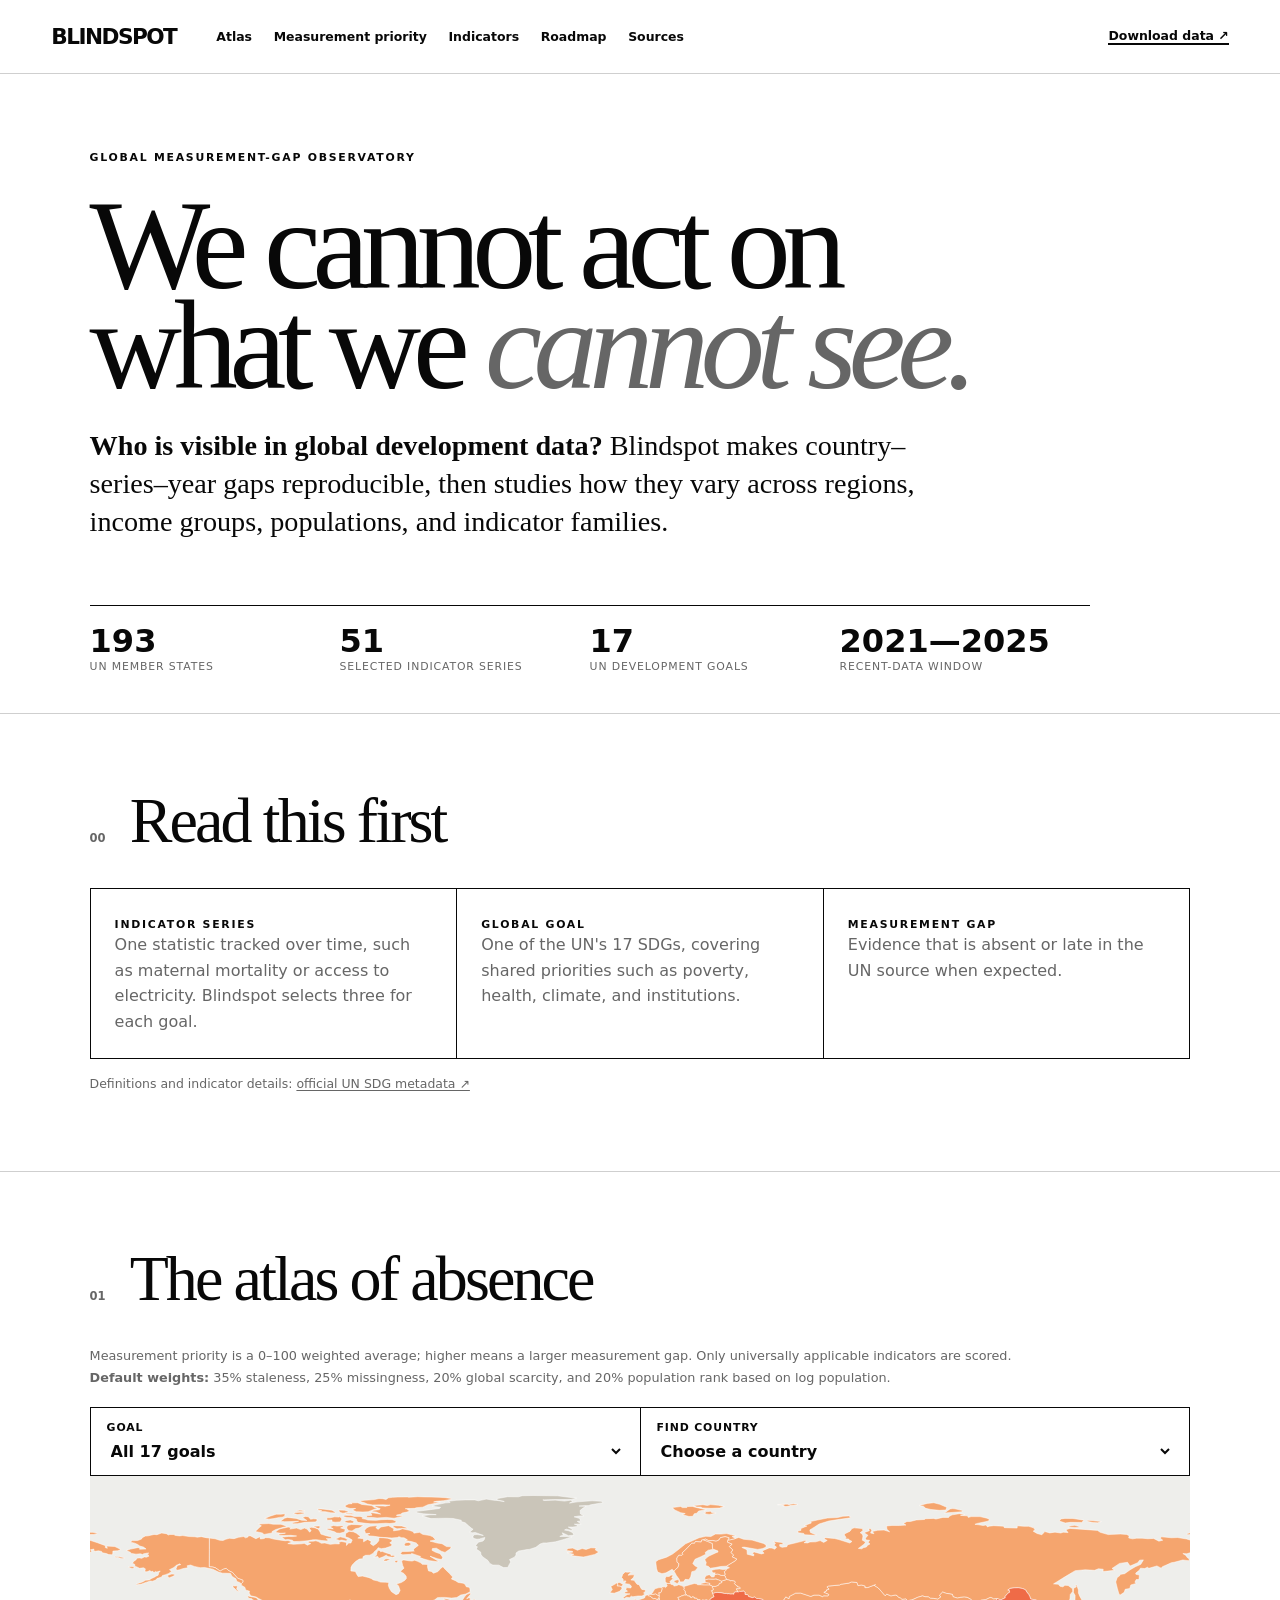
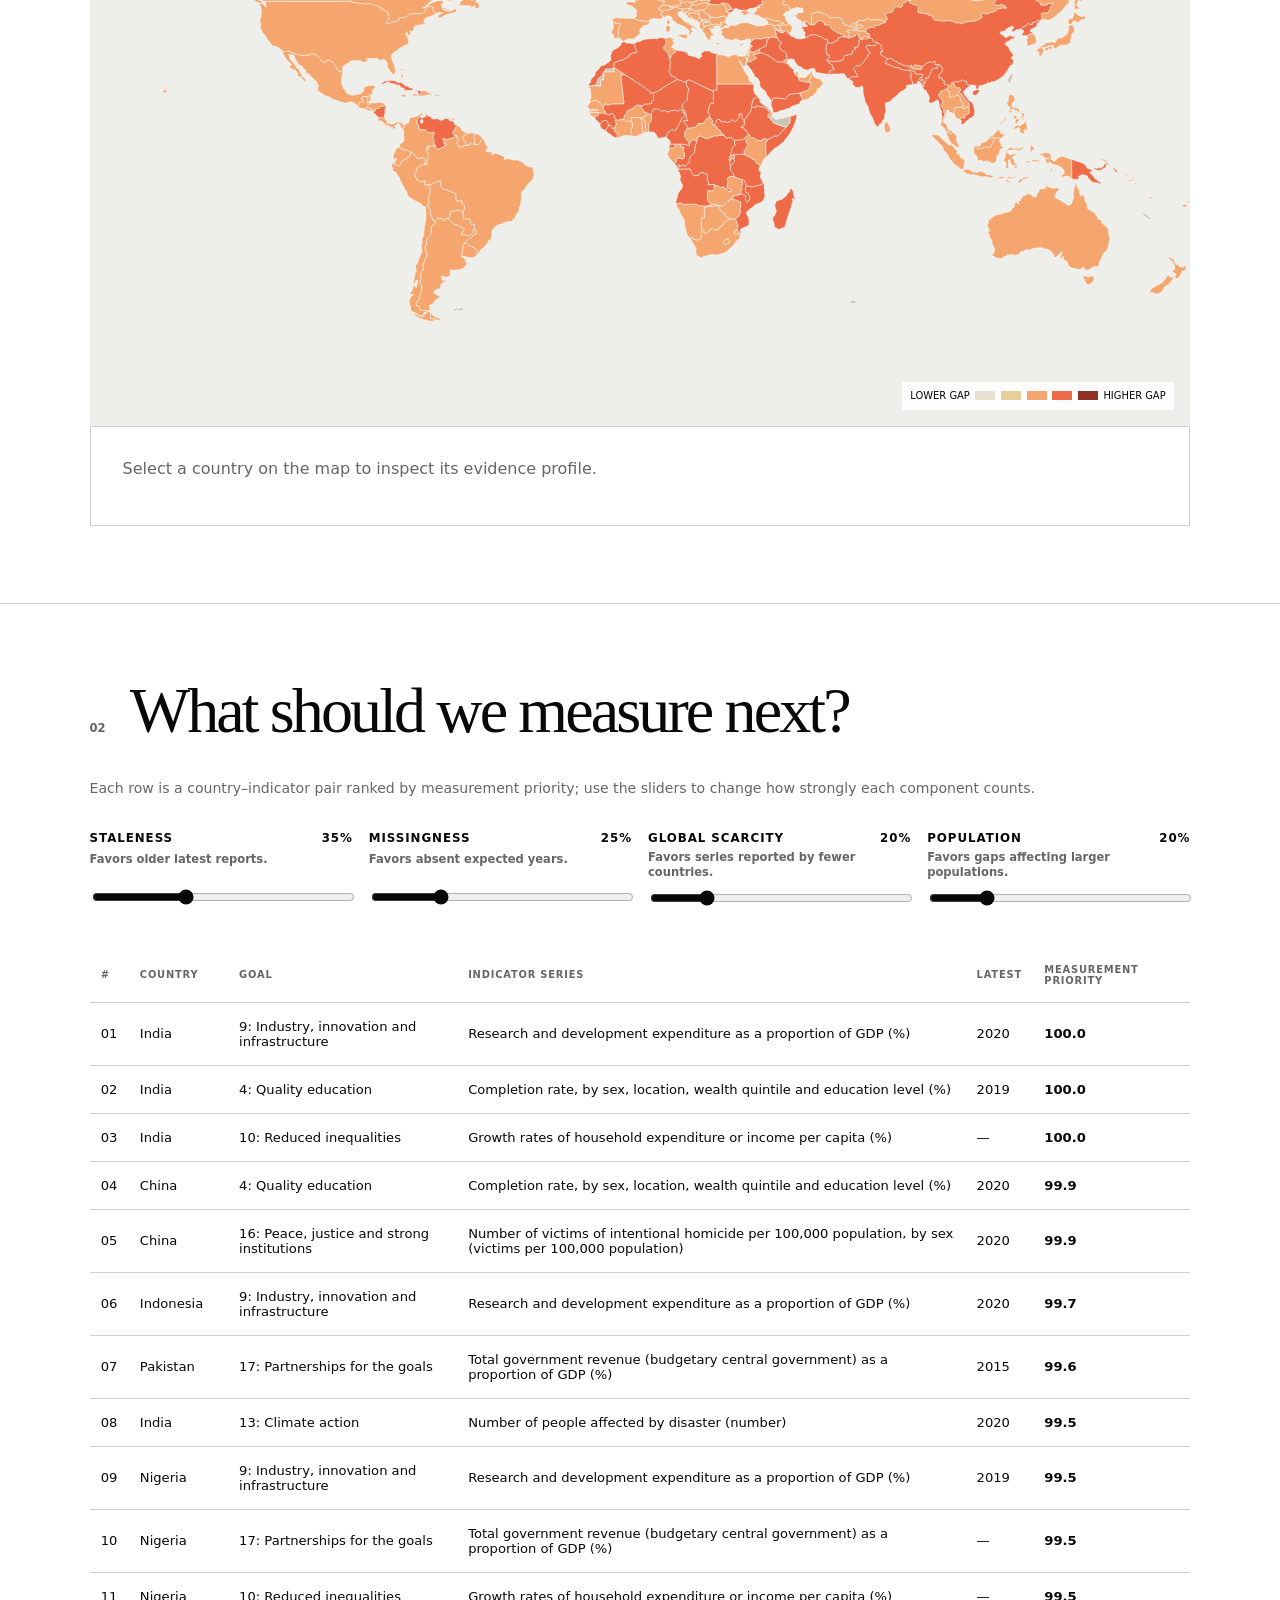
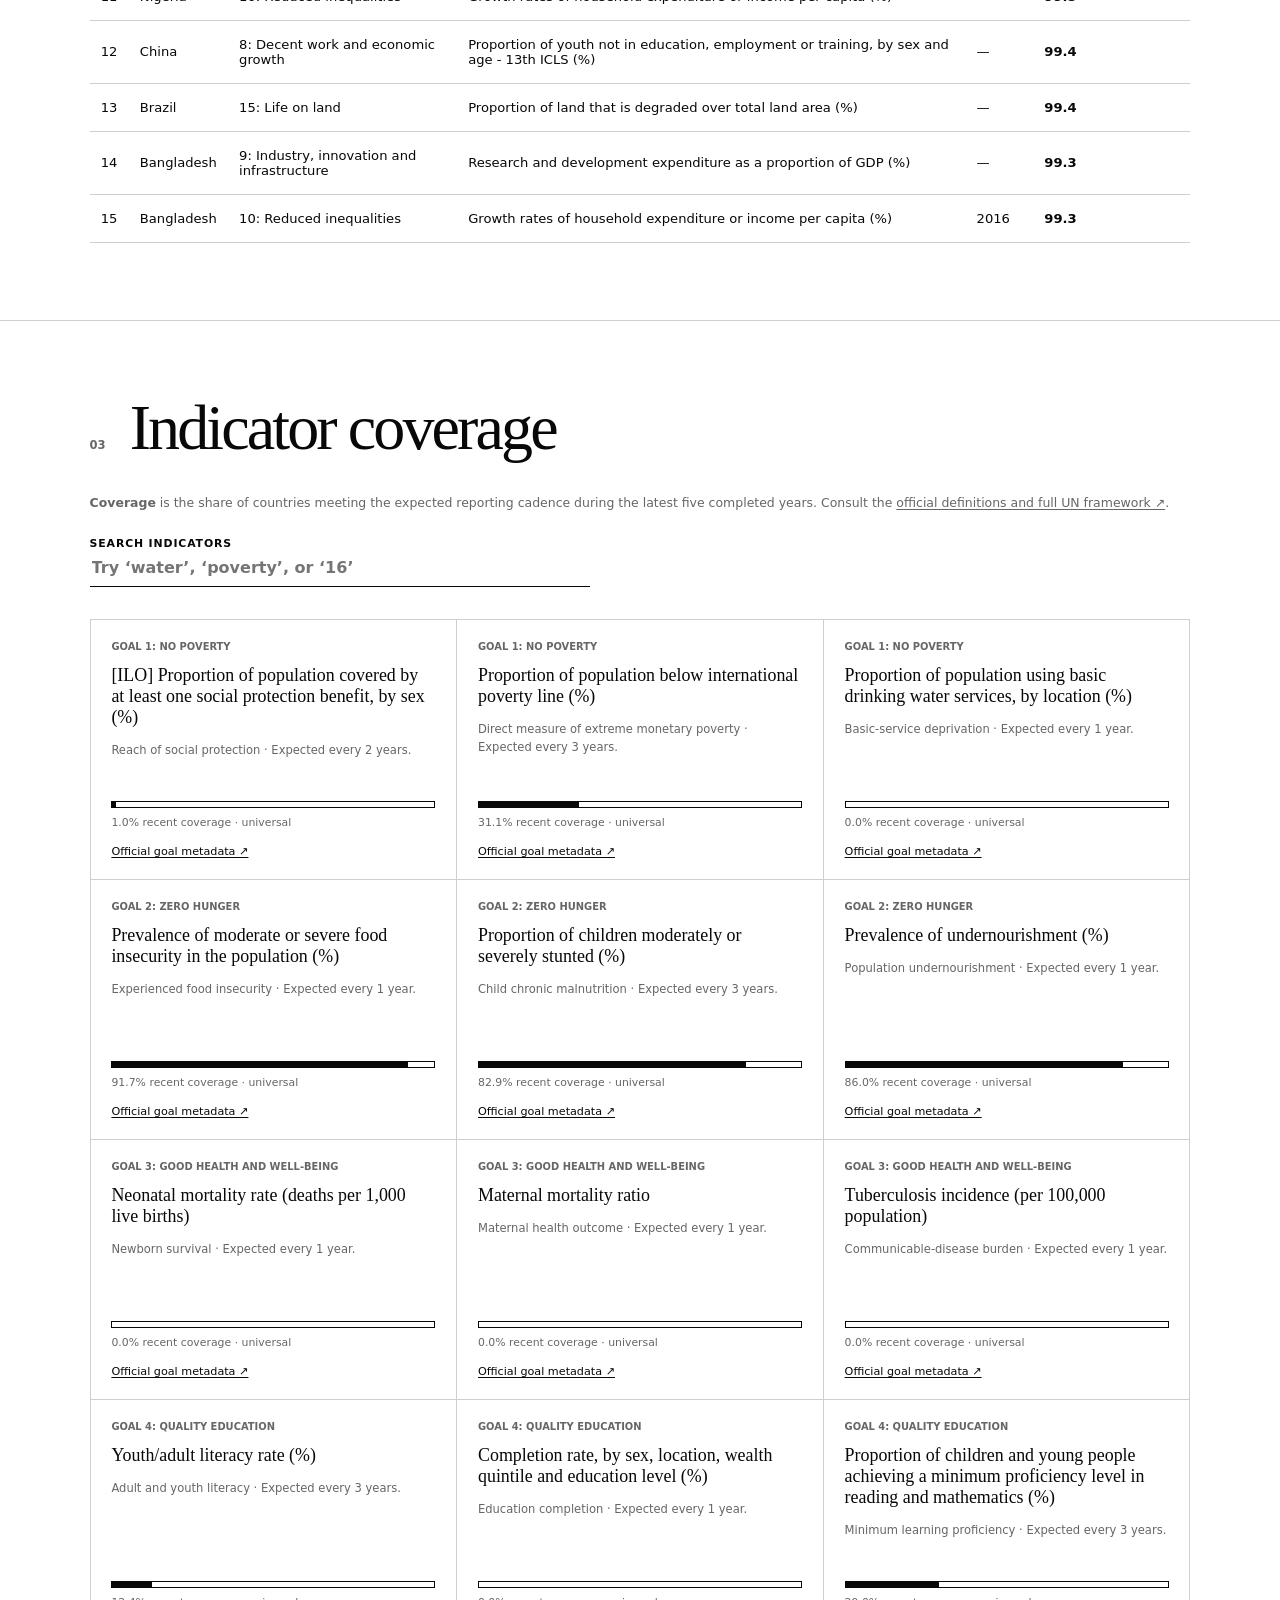
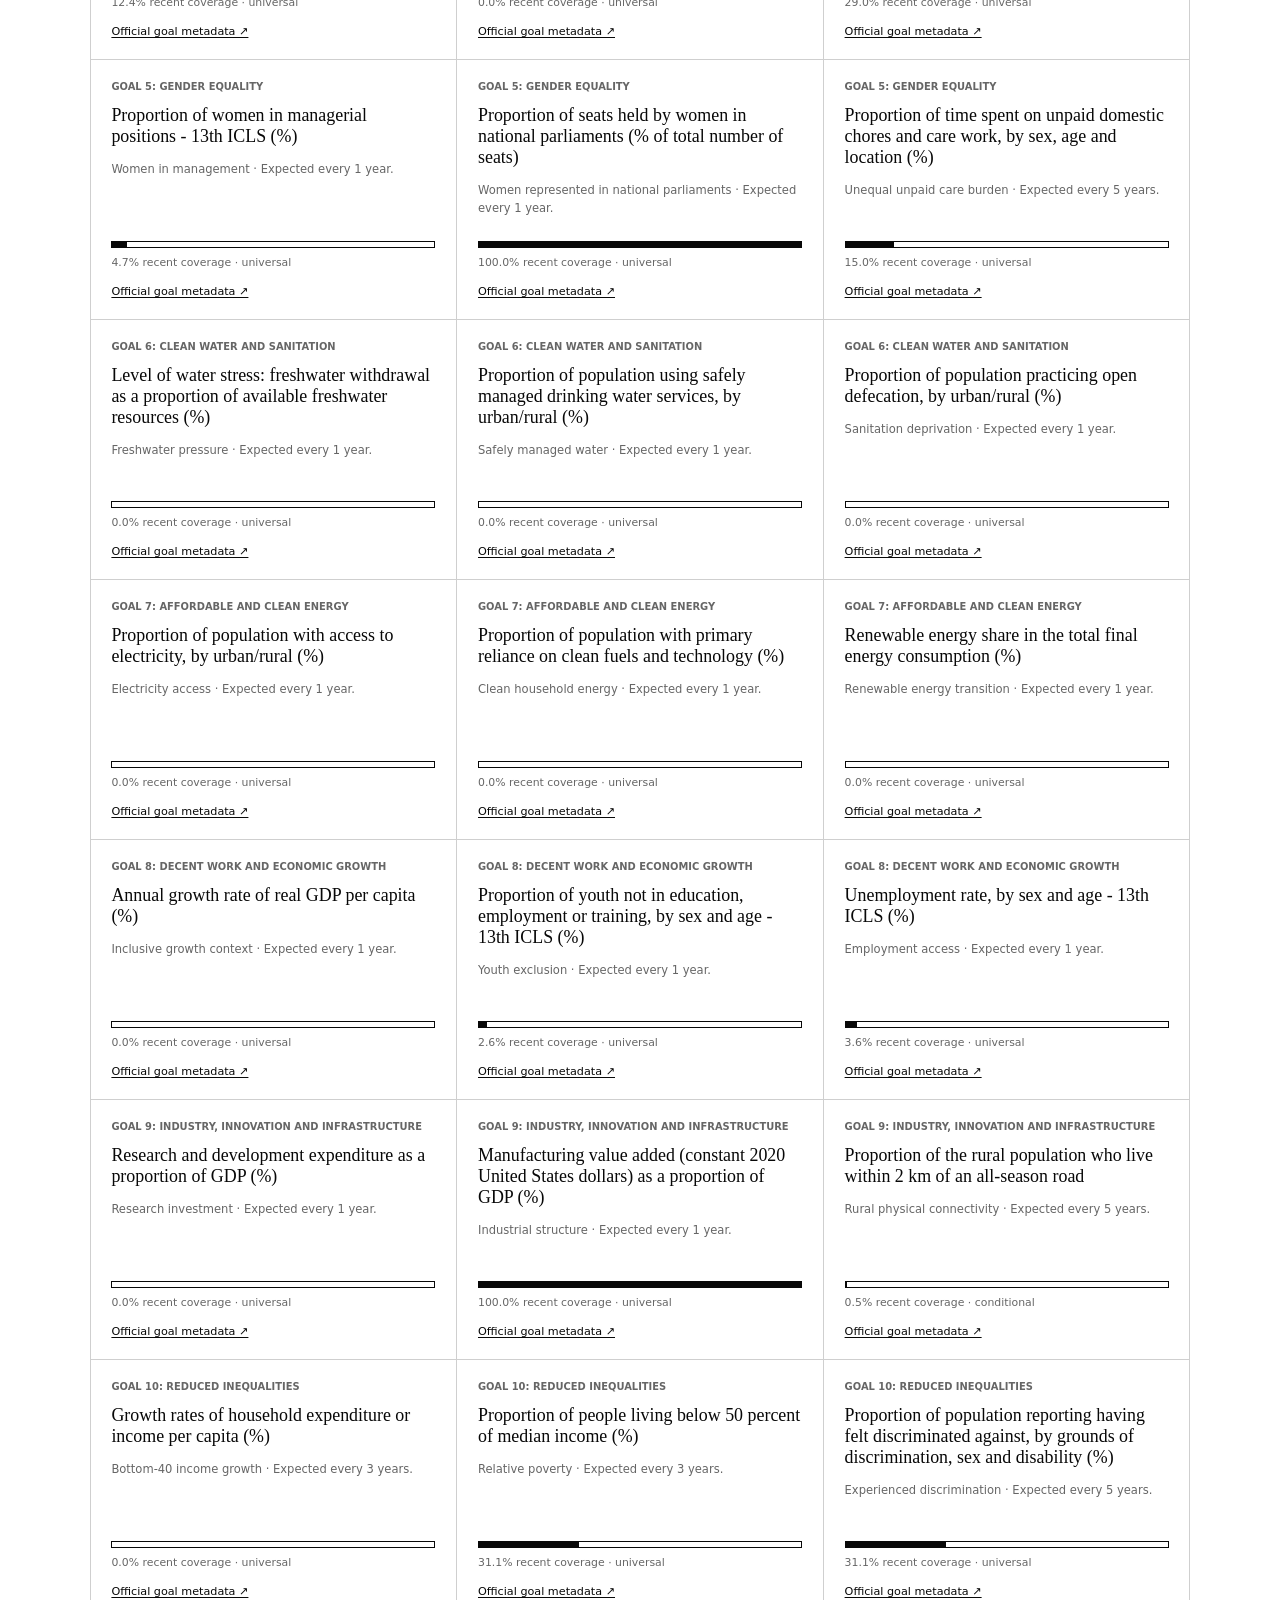
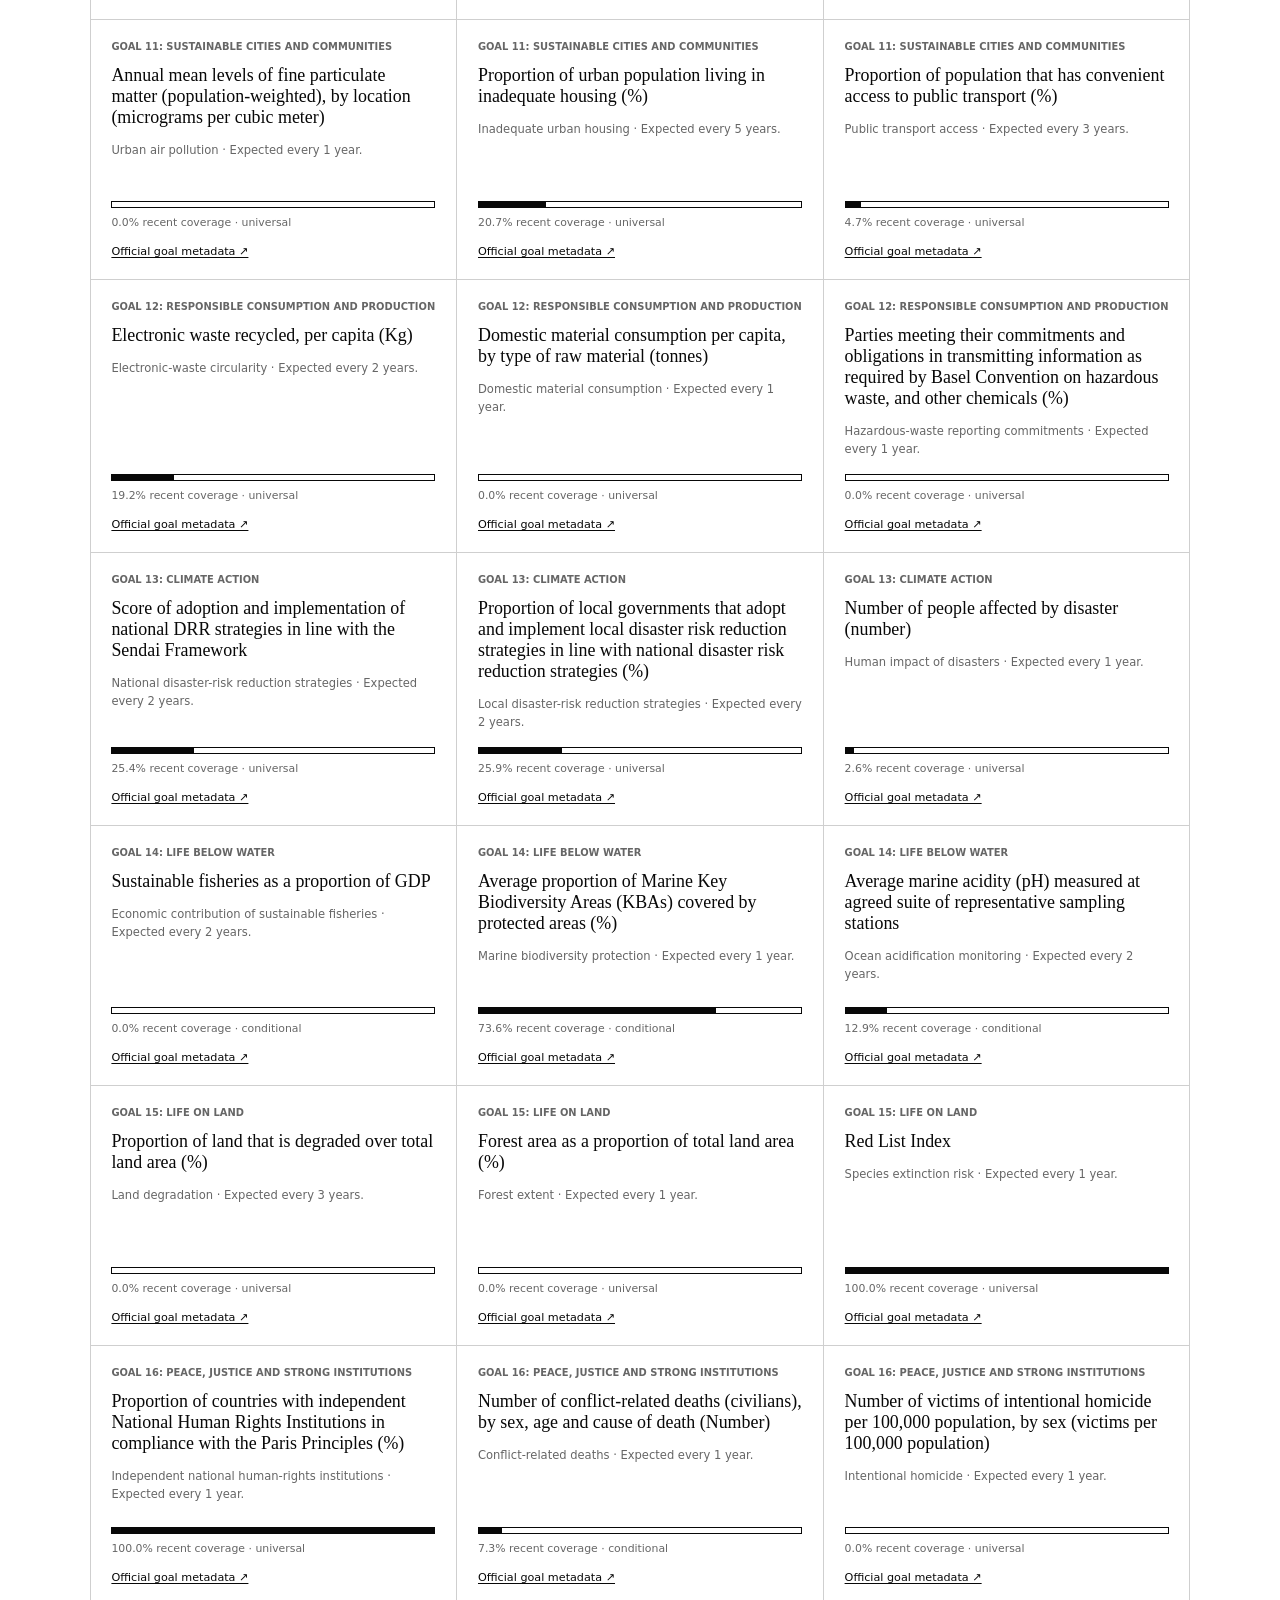
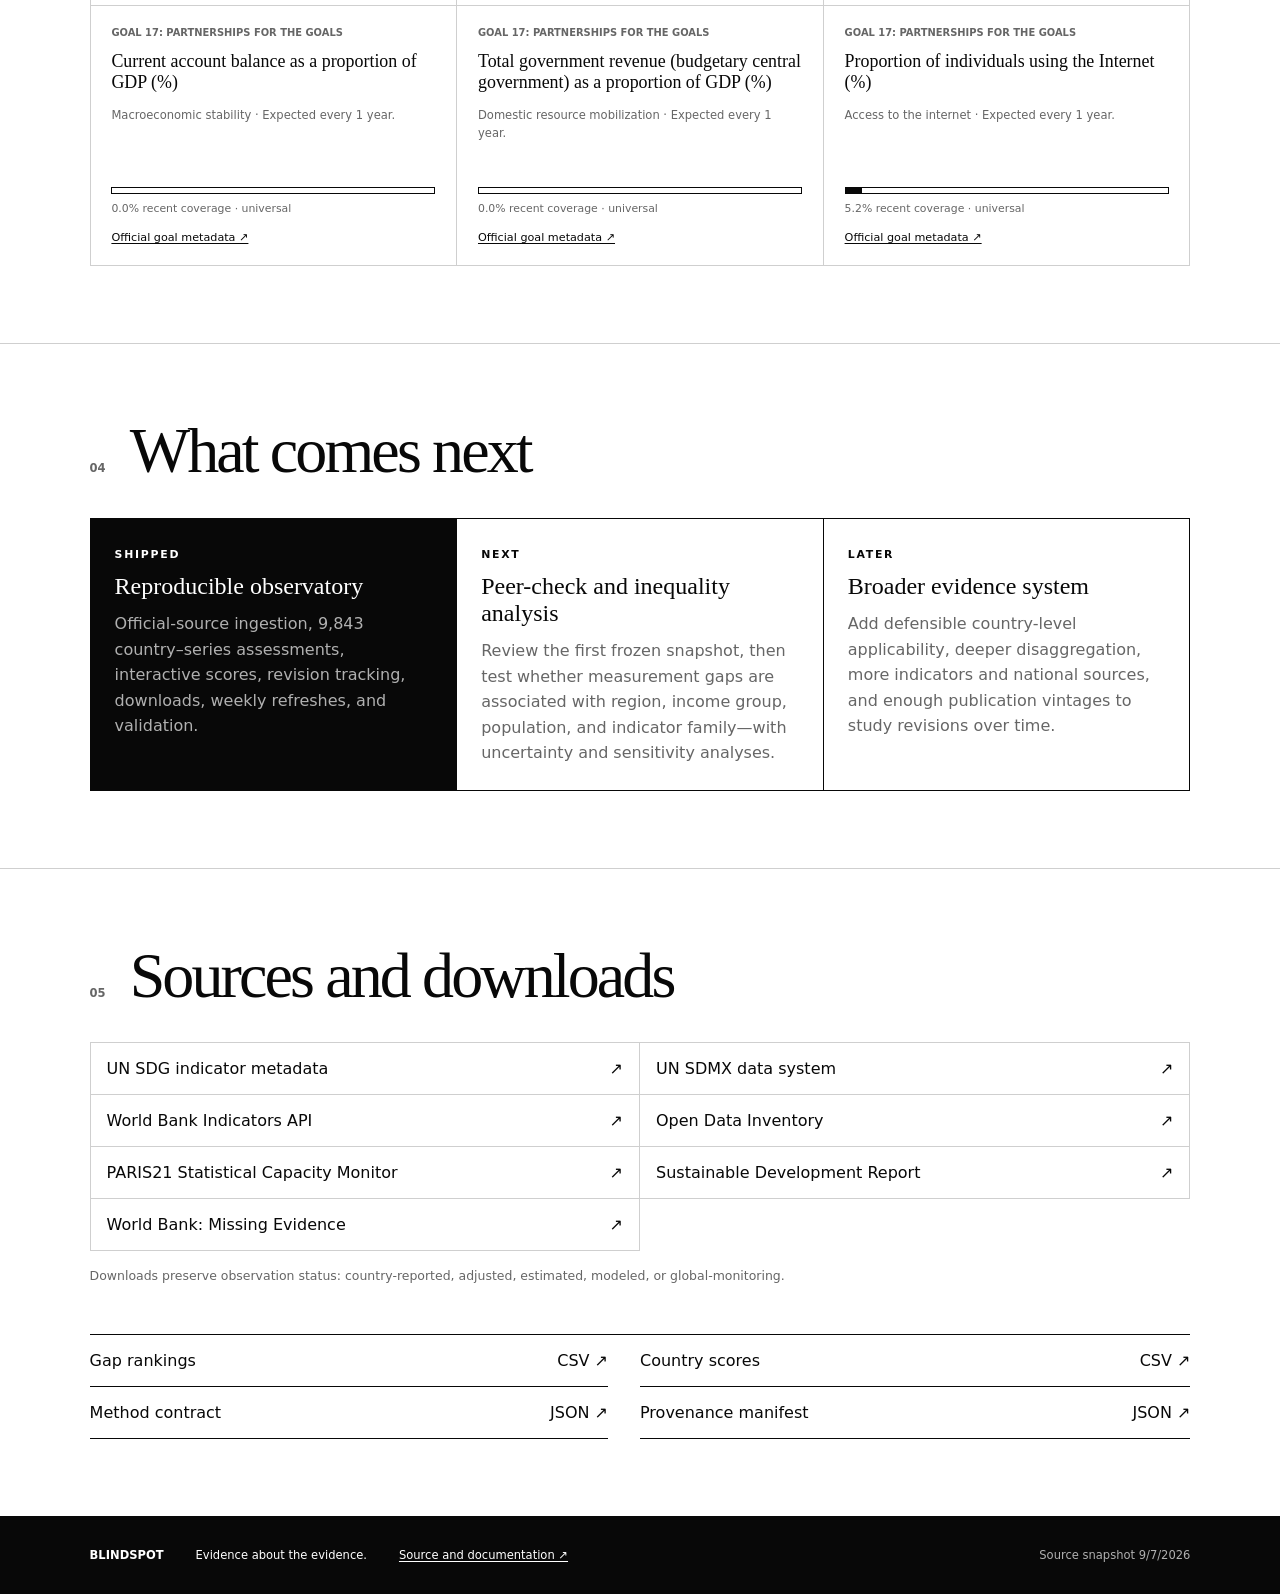
==== commit 8d4399db: "feat: refine the blindspot observatory" ====
--- a/site/index.html
+++ b/site/index.html
@@ -10,18 +10,18 @@
 <body>
   <a class="skip-link" href="#main">Skip to content</a>
   <header class="masthead">
-    <a class="brand" href="#">BLINDSPOT<span>.</span></a>
+    <a class="brand" href="#">BLINDSPOT</a>
     <nav aria-label="Primary">
-      <a href="#guide">Start here</a><a href="#atlas">Atlas</a><a href="#priority">Priority</a><a href="#indicators">Indicators</a><a href="#method">Research</a>
+      <a href="#atlas">Atlas</a><a href="#priority">Measurement priority</a><a href="#indicators">Indicators</a><a href="#roadmap">Roadmap</a><a href="#resources">Sources</a>
     </nav>
     <a class="data-link" href="data/downloads/gap_rankings.csv">Download data ↗</a>
   </header>
 
   <main id="main">
     <section class="hero">
-      <div class="eyebrow">Global measurement-gap observatory · v0.1</div>
+      <div class="eyebrow">Global measurement-gap observatory</div>
       <h1>We cannot act on<br>what we <em>cannot see.</em></h1>
-      <p class="lede">An open atlas of missing, stale, and fragile evidence across 51 selected indicator series—three for each UN Sustainable Development Goal—and every UN member state.</p>
+      <p class="lede"><strong>Who is visible in global development data?</strong> Blindspot makes country–series–year gaps reproducible, then studies how they vary across regions, income groups, populations, and indicator families.</p>
       <div class="hero-meta">
         <div><strong id="country-count">193</strong><span>UN member states</span></div>
         <div><strong>51</strong><span>selected indicator series</span></div>
@@ -35,12 +35,11 @@
     <section id="guide" class="panel guide-panel">
       <div class="section-heading">
         <div><span class="number">00</span><h2>Read this first</h2></div>
-        <p>Blindspot measures the visibility of a problem in one official database. It does not measure how well a country is doing.</p>
       </div>
       <div class="definition-grid">
-        <article><span class="term">Indicator series</span><h3>One statistic tracked over time</h3><p>For example, maternal mortality or access to electricity. Blindspot selects three series for each goal to create a focused, balanced first release.</p></article>
-        <article><span class="term">Global goal</span><h3>One of the UN's 17 SDGs</h3><p>The Sustainable Development Goals organize international targets on poverty, health, climate, institutions, and other shared priorities.</p></article>
-        <article><span class="term">Measurement gap</span><h3>Evidence that is absent or late</h3><p>A gap means a matching observation is not visible in the UN source when expected. It does not prove that a country collected no data.</p></article>
+        <article><span class="term">Indicator series</span><p>One statistic tracked over time, such as maternal mortality or access to electricity. Blindspot selects three for each goal.</p></article>
+        <article><span class="term">Global goal</span><p>One of the UN's 17 SDGs, covering shared priorities such as poverty, health, climate, and institutions.</p></article>
+        <article><span class="term">Measurement gap</span><p>Evidence that is absent or late in the UN source when expected.</p></article>
       </div>
       <p class="source-line">Definitions and indicator details: <a href="https://unstats.un.org/sdgs/metadata/" rel="noreferrer">official UN SDG metadata ↗</a></p>
     </section>
@@ -48,16 +47,9 @@
     <section id="atlas" class="panel atlas-panel">
       <div class="section-heading">
         <div><span class="number">01</span><h2>The atlas of absence</h2></div>
-        <p>Color shows the evidence system—not development performance. Darker means a larger measurement gap.</p>
       </div>
+      <p class="metric-intro">Measurement priority is a 0–100 weighted average; higher means a larger measurement gap. Only universally applicable indicators are scored.<span class="metric-weights"><strong>Default weights:</strong> 35% staleness, 25% missingness, 20% global scarcity, and 20% population rank based on log population.</span></p>
       <div class="controls" aria-label="Atlas filters">
-        <label>View
-          <select id="metric-select">
-            <option value="priority">Measurement priority</option>
-            <option value="staleness">Staleness</option>
-            <option value="missingness">Missingness</option>
-          </select>
-        </label>
         <label>Goal
           <select id="goal-select"><option value="all">All 17 goals</option></select>
         </label>
@@ -65,17 +57,11 @@
           <select id="country-select"><option value="">Choose a country</option></select>
         </label>
       </div>
-      <div class="metric-key" aria-label="Map measure definitions">
-        <article><strong>Measurement priority</strong><span>A 0–100 triage score combining old data, missing expected data, global scarcity, and population.</span></article>
-        <article><strong>Staleness</strong><span>A 0–100 score for how overdue the latest observation is relative to its expected reporting cadence.</span></article>
-        <article><strong>Missingness</strong><span>The percentage of expected recent observations that are absent from the selected UN source.</span></article>
-      </div>
       <div class="map-wrap">
         <svg id="world-map" role="img" aria-label="World map colored by measurement gaps" viewBox="0 0 1000 500"></svg>
         <div id="tooltip" class="tooltip" role="status" hidden></div>
         <div class="legend"><span>Lower gap</span><i></i><i></i><i></i><i></i><i></i><span>Higher gap</span></div>
       </div>
-      <p class="map-note">How to read the map: 0 means a smaller measured gap and 100 a larger one. Countries crossing the 180° meridian, including Russia, may appear at both outer edges of this flat world map.</p>
       <div id="country-profile" class="country-profile" aria-live="polite">
         <div class="empty-state">Select a country on the map to inspect its evidence profile.</div>
       </div>
@@ -84,98 +70,48 @@
     <section id="priority" class="panel dark-panel">
       <div class="section-heading inverse">
         <div><span class="number">02</span><h2>What should we measure next?</h2></div>
-        <p>A transparent triage heuristic. Change the weights and see which blind spots remain important.</p>
       </div>
-      <div class="priority-guide">
-        <p><strong>One row</strong> is one country–indicator pair that may need newer or more complete reporting.</p>
-        <p><strong>The score</strong> runs from 0 to 100; higher pairs rise in this triage ranking.</p>
-        <p><strong>The weights</strong> are relative and are normalized automatically, so they do not need to add to 100.</p>
-      </div>
+      <p class="priority-summary">Each row is a country–indicator pair ranked by measurement priority; use the sliders to change how strongly each component counts.</p>
       <div class="weight-grid">
-        <label>Staleness <output id="out-staleness">35%</output><span class="control-help">Reward newer reporting.</span><input id="weight-staleness" type="range" min="0" max="100" value="35"></label>
-        <label>Missingness <output id="out-completeness_deficit">25%</output><span class="control-help">Penalize absent expected years.</span><input id="weight-completeness_deficit" type="range" min="0" max="100" value="25"></label>
-        <label>Global scarcity <output id="out-global_scarcity">20%</output><span class="control-help">Prioritize rarely reported series.</span><input id="weight-global_scarcity" type="range" min="0" max="100" value="20"></label>
-        <label>Population <output id="out-population_percentile">20%</output><span class="control-help">Give larger populations more weight.</span><input id="weight-population_percentile" type="range" min="0" max="100" value="20"></label>
+        <label>Staleness <output id="out-staleness">35%</output><span class="control-help">Favors older latest reports.</span><input id="weight-staleness" type="range" min="0" max="100" value="35"></label>
+        <label>Missingness <output id="out-completeness_deficit">25%</output><span class="control-help">Favors absent expected years.</span><input id="weight-completeness_deficit" type="range" min="0" max="100" value="25"></label>
+        <label>Global scarcity <output id="out-global_scarcity">20%</output><span class="control-help">Favors series reported by fewer countries.</span><input id="weight-global_scarcity" type="range" min="0" max="100" value="20"></label>
+        <label>Population <output id="out-population_percentile">20%</output><span class="control-help">Favors gaps affecting larger populations.</span><input id="weight-population_percentile" type="range" min="0" max="100" value="20"></label>
       </div>
       <div class="table-wrap">
         <table>
-          <thead><tr><th>#</th><th>Country</th><th>Goal</th><th>Indicator series</th><th>Latest year</th><th>Score / 100</th></tr></thead>
+          <thead><tr><th>#</th><th>Country</th><th>Goal</th><th>Indicator series</th><th>Latest</th><th>Measurement priority</th></tr></thead>
           <tbody id="ranking-body"></tbody>
         </table>
       </div>
-      <p class="fine-print">This is a comparison aid, not an estimate of social benefit, collection cost, or an automatic funding recommendation. Conditionally applicable series are excluded from ranking.</p>
     </section>
 
     <section id="indicators" class="panel">
       <div class="section-heading">
         <div><span class="number">03</span><h2>Indicator coverage</h2></div>
-        <p>Browse all 51 selected series. Coverage is the share of countries meeting the expected reporting cadence during the latest five completed years.</p>
       </div>
+      <p class="source-line coverage-intro"><strong>Coverage</strong> is the share of countries meeting the expected reporting cadence during the latest five completed years. Consult the <a href="https://unstats.un.org/sdgs/metadata/" rel="noreferrer">official definitions and full UN framework ↗</a>.</p>
       <label class="search-label">Search indicators <input id="series-search" type="search" placeholder="Try ‘water’, ‘poverty’, or ‘16’"></label>
       <div id="series-grid" class="series-grid"></div>
-      <p class="source-line">Blindspot's 51 series are a transparent analytical sample, not the UN's complete indicator framework. Consult the <a href="https://unstats.un.org/sdgs/metadata/" rel="noreferrer">official definitions and full framework ↗</a>.</p>
     </section>
 
-    <section id="method" class="panel method-panel">
+
+    <section id="roadmap" class="panel roadmap-panel">
       <div class="section-heading">
-        <div><span class="number">04</span><h2>How it works—and what comes next</h2></div>
-        <p>The operational atlas is complete as a v0.1. The broader research program is not.</p>
+        <div><span class="number">04</span><h2>What comes next</h2></div>
       </div>
-      <div class="method-grid">
-        <article><h3>Absence ≠ failure</h3><p>“Not observed” means the selected official source has no matching country–series–year observation. It does not prove a country failed to collect data.</p></article>
-        <article><h3>Status is preserved</h3><p>Country, adjusted, estimated, modeled, and global-monitoring observations remain distinguishable rather than being silently collapsed.</p></article>
-        <article><h3>Applicability first</h3><p>Conditional indicators are visible for exploration but excluded from priority scores until a defensible country-level applicability registry exists.</p></article>
-        <article><h3>Prediction is experimental</h3><p id="model-summary">The continuity model is evaluated through temporal backtests and yields to a simpler baseline when it does not improve calibration.</p></article>
-      </div>
-      <div class="formula-block">
-        <span class="term">Default priority formula</span>
-        <p><strong>100 × (35% staleness + 25% missingness + 20% global scarcity + 20% population percentile)</strong></p>
-        <p>Every component is scaled from 0 to 1. Population uses a percentile of log population so the largest countries do not dominate linearly.</p>
-      </div>
-      <div class="detail-grid">
-        <details>
-          <summary>Full measurement dictionary</summary>
-          <dl>
-            <div><dt>Recent completeness</dt><dd>Distinct observed years divided by the number expected during the latest five completed years, based on a manually curated cadence.</dd></div>
-            <div><dt>Staleness</dt><dd>Expected reporting periods since the latest observation, scaled from 0 to 100 and capped after three overdue periods.</dd></div>
-            <div><dt>Regularity</dt><dd>Consistency of gaps between reporting years; calculated only when at least three observed years exist.</dd></div>
-            <div><dt>Disaggregation</dt><dd>Whether more than one non-total category is visible for sex, age, or location. Observation status—country, adjusted, estimated, modeled, or global monitoring—is preserved separately.</dd></div>
-            <div><dt>Revision history</dt><dd>Compact snapshots and cell-level deltas beginning with Blindspot's first retrieval; earlier publication vintages cannot be reconstructed.</dd></div>
-          </dl>
-        </details>
-        <details>
-          <summary>Preregistered next analysis</summary>
-          <ol>
-            <li>Peer-check the frozen source snapshot and checksum.</li>
-            <li>Compare completeness distributions by income group, region, and goal.</li>
-            <li>Fit a country-clustered descriptive model using only the declared covariates.</li>
-            <li>Report effect sizes, uncertainty, missing context, and sensitivity to modeled observations, population weighting, and conditional indicators.</li>
-          </ol>
-          <p>This analysis is observational: associations cannot identify why an observation is absent.</p>
-        </details>
-      </div>
-
       <div class="research-grid">
-        <article><span class="status-tag">Shipped · v0.1</span><h3>Reproducible observatory</h3><p>Official-source ingestion, 9,843 country–series assessments, interactive scores, temporal model evaluation, revision tracking, downloads, weekly refreshes, and validation.</p></article>
-        <article><span class="status-tag">Next</span><h3>Peer-check and inequality analysis</h3><p>Review the first frozen snapshot, then test whether reporting gaps are associated with region, income group, population, and indicator family—with uncertainty and sensitivity analyses.</p></article>
+        <article><span class="status-tag">Shipped</span><h3>Reproducible observatory</h3><p>Official-source ingestion, 9,843 country–series assessments, interactive scores, revision tracking, downloads, weekly refreshes, and validation.</p></article>
+        <article><span class="status-tag">Next</span><h3>Peer-check and inequality analysis</h3><p>Review the first frozen snapshot, then test whether measurement gaps are associated with region, income group, population, and indicator family—with uncertainty and sensitivity analyses.</p></article>
         <article><span class="status-tag">Later</span><h3>Broader evidence system</h3><p>Add defensible country-level applicability, deeper disaggregation, more indicators and national sources, and enough publication vintages to study revisions over time.</p></article>
       </div>
+    </section>
 
-      <div class="boundary-grid">
-        <article>
-          <span class="term">Novelty boundary</span>
-          <h3>A distinctive synthesis, not a claim to be first</h3>
-          <p>Other projects assess statistical capacity, openness, and SDG outcomes. Blindspot's contribution is the continuously reproducible country–series–year layer: source status, coverage, revision deltas, challengeable priority scores, and downloadable evidence behind each public view.</p>
-        </article>
-        <article>
-          <span class="term">Research question</span>
-          <h3>Who is visible in global development data?</h3>
-          <p>The preregistered next analysis asks whether recent reporting gaps vary with income group, region, population, and indicator family. It is observational and cannot identify why data are absent.</p>
-        </article>
+    <section id="resources" class="panel resources-panel">
+      <div class="section-heading">
+        <div><span class="number">05</span><h2>Sources and downloads</h2></div>
       </div>
-
       <div class="sources">
-        <span class="term">Primary sources and context</span>
         <a href="https://unstats.un.org/sdgs/metadata/" rel="noreferrer">UN SDG indicator metadata <span>↗</span></a>
         <a href="https://unstats.un.org/sdgs/iaeg-sdgs/sdmx-working-group/" rel="noreferrer">UN SDMX data system <span>↗</span></a>
         <a href="https://datahelpdesk.worldbank.org/knowledgebase/topics/125589-developer-information" rel="noreferrer">World Bank Indicators API <span>↗</span></a>
@@ -184,6 +120,7 @@
         <a href="https://dashboards.sdgindex.org/" rel="noreferrer">Sustainable Development Report <span>↗</span></a>
         <a href="https://blogs.worldbank.org/en/opendata/missing-evidence-tracking-academic-data-use-around-world" rel="noreferrer">World Bank: Missing Evidence <span>↗</span></a>
       </div>
+      <p class="source-line">Downloads preserve observation status: country-reported, adjusted, estimated, modeled, or global-monitoring.</p>
       <div class="downloads">
         <a href="data/downloads/gap_rankings.csv">Gap rankings <span>CSV ↗</span></a>
         <a href="data/downloads/country_scores.csv">Country scores <span>CSV ↗</span></a>
@@ -193,7 +130,7 @@
     </section>
   </main>
 
-  <footer><strong>BLINDSPOT.</strong><span>Evidence about the evidence.</span><a href="https://github.com/nehalahmedshaikh/blindspot">Source and documentation ↗</a><span id="freshness">Loading source status…</span></footer>
+  <footer><strong>BLINDSPOT</strong><span>Evidence about the evidence.</span><a href="https://github.com/nehalahmedshaikh/blindspot">Source and documentation ↗</a><span id="freshness">Loading source status…</span></footer>
   <script src="geo.js" defer></script>
   <script src="app.js" defer></script>
 </body>
--- a/site/styles.css
+++ b/site/styles.css
@@ -15,7 +15,7 @@
 body { margin: 0; background: var(--paper); }
 a { color: inherit; text-underline-offset: .2em; }
 .skip-link { position: absolute; left: -999px; }
-.skip-link:focus { left: 1rem; top: 1rem; background: #fff; padding: .8rem; z-index: 20; }
+.skip-link:focus { left: 1rem; top: 1rem; background: var(--paper); padding: .8rem; z-index: 20; }
 
 .masthead {
   min-height: 74px;
@@ -26,21 +26,20 @@
   gap: 2.5rem;
   position: sticky;
   top: 0;
-  background: rgb(255 255 255 / 94%);
+  background: color-mix(in srgb, var(--paper) 94%, transparent);
   backdrop-filter: blur(12px);
   z-index: 10;
 }
 .brand { font-weight: 900; letter-spacing: -.07em; font-size: 1.35rem; text-decoration: none; }
-.brand span { color: inherit; }
 nav { display: flex; gap: 1.35rem; }
 nav a, .data-link { text-decoration: none; font-size: .78rem; font-weight: 750; }
 nav a:hover, nav a:focus { text-decoration: underline; }
 .data-link { margin-left: auto; border-bottom: 2px solid; white-space: nowrap; }
 
 .hero {
-  min-height: 650px;
-  padding: clamp(4rem, 8vw, 8rem) clamp(1.2rem, 7vw, 8rem) 3rem;
-  background: #fff;
+  min-height: 600px;
+  padding: clamp(3rem, 6vw, 6rem) clamp(1.2rem, 7vw, 8rem) 2.5rem;
+  background: var(--paper);
 }
 .eyebrow, .term, .status-tag {
   text-transform: uppercase;
@@ -54,42 +53,43 @@
   font-size: clamp(4.4rem, 10vw, 9.5rem);
   line-height: .78;
   letter-spacing: -.065em;
-  margin: 2.5rem 0;
+  margin: 2rem 0;
 }
 .hero h1 em { color: var(--muted); font-weight: 400; }
 .lede { font-family: Georgia, serif; font-size: clamp(1.2rem, 2.2vw, 1.85rem); max-width: 880px; line-height: 1.35; }
-.hero-meta { display: grid; grid-template-columns: repeat(4, 1fr); max-width: 1000px; margin-top: 5rem; border-top: 1px solid var(--ink); }
+.hero-meta { display: grid; grid-template-columns: repeat(4, 1fr); max-width: 1000px; margin-top: 4rem; border-top: 1px solid var(--ink); }
 .hero-meta div { padding: 1rem 1rem 0 0; }
 .hero-meta strong, .hero-meta span { display: block; }
 .hero-meta strong { font-size: 2rem; }
 .hero-meta span { font-size: .68rem; text-transform: uppercase; letter-spacing: .08em; color: var(--muted); }
-.status-banner { padding: 1rem 7vw; background: #000; color: #fff; font-weight: 700; }
-
-.panel { padding: clamp(4rem, 8vw, 8rem) clamp(1.2rem, 7vw, 8rem); border-top: 1px solid var(--line); background: #fff; scroll-margin-top: 74px; }
-.section-heading { display: grid; grid-template-columns: 2fr 1fr; align-items: end; gap: 2rem; margin-bottom: 3rem; }
+.status-banner { padding: 1rem 7vw; background: var(--ink); color: var(--paper); font-weight: 700; }
+
+.panel { padding: clamp(3rem, 6vw, 6rem) clamp(1.2rem, 7vw, 8rem); border-top: 1px solid var(--line); background: var(--paper); scroll-margin-top: 74px; }
+.section-heading { display: grid; grid-template-columns: 1fr; align-items: end; gap: 2rem; margin-bottom: 2.25rem; }
 .section-heading > div { display: flex; align-items: baseline; gap: 1.5rem; }
 .number { font-size: .72rem; font-weight: 850; color: var(--muted); }
 h2 { font-family: Georgia, serif; font-size: clamp(2.5rem, 5vw, 5rem); font-weight: 400; letter-spacing: -.045em; line-height: .95; margin: 0; }
 .section-heading p, article p { line-height: 1.6; color: var(--muted); margin: 0; }
 h3 { margin: .7rem 0; }
 
-.definition-grid, .metric-key, .priority-guide, .research-grid, .boundary-grid {
+.definition-grid, .research-grid {
   display: grid;
   border-top: 1px solid var(--ink);
   border-left: 1px solid var(--ink);
 }
 .definition-grid { grid-template-columns: repeat(3, 1fr); }
-.definition-grid article, .research-grid article, .boundary-grid article {
+.definition-grid article, .research-grid article {
   padding: 1.5rem;
   border-right: 1px solid var(--ink);
   border-bottom: 1px solid var(--ink);
 }
-.definition-grid h3, .research-grid h3, .boundary-grid h3 { font-family: Georgia, serif; font-size: 1.5rem; font-weight: 400; }
-.source-line, .map-note { color: var(--muted); font-size: .78rem; line-height: 1.5; margin: 1rem 0 0; }
-
-.controls { display: grid; grid-template-columns: repeat(3, 1fr); gap: 1px; background: var(--ink); border: 1px solid var(--ink); }
+.research-grid h3 { font-family: Georgia, serif; font-size: 1.5rem; font-weight: 400; }
+.source-line { color: var(--muted); font-size: .78rem; line-height: 1.5; margin: 1rem 0 0; }
+.coverage-intro { margin: 0 0 1.5rem; }
+
+.controls { display: grid; grid-template-columns: repeat(2, 1fr); gap: 1px; background: var(--ink); border: 1px solid var(--ink); }
 label { font-size: .68rem; text-transform: uppercase; letter-spacing: .08em; font-weight: 800; }
-.controls label { background: #fff; padding: .8rem 1rem; }
+.controls label { background: var(--paper); padding: .8rem 1rem; }
 .controls select, .search-label input {
   display: block;
   width: 100%;
@@ -102,19 +102,16 @@
   margin-top: .45rem;
   color: var(--ink);
 }
-.metric-key { grid-template-columns: repeat(3, 1fr); border-color: var(--line); }
-.metric-key article { padding: 1rem; border-right: 1px solid var(--line); border-bottom: 1px solid var(--line); }
-.metric-key strong, .metric-key span { display: block; }
-.metric-key strong { font-size: .75rem; text-transform: uppercase; letter-spacing: .05em; margin-bottom: .35rem; }
-.metric-key span { color: var(--muted); font-size: .76rem; line-height: 1.45; }
+.metric-intro { margin: 0 0 1.25rem; color: var(--muted); font-size: .8rem; line-height: 1.5; }
+.metric-weights { display: block; margin-top: .2rem; }
 
 .map-wrap { position: relative; background: var(--map); min-height: 420px; overflow: hidden; }
 .map-wrap svg { display: block; width: 100%; height: auto; }
-.country-shape { stroke: #fff; stroke-width: .5; vector-effect: non-scaling-stroke; transition: fill .2s, opacity .2s; cursor: pointer; }
-.country-shape:hover, .country-shape:focus { stroke: #000; stroke-width: 1.5; outline: none; }
-.country-shape.selected { stroke: #000; stroke-width: 2; }
-.tooltip { position: absolute; pointer-events: none; background: #000; color: #fff; padding: .6rem .8rem; font-size: .78rem; box-shadow: 0 8px 30px #0003; }
-.legend { position: absolute; bottom: 1rem; right: 1rem; display: flex; align-items: center; gap: .35rem; background: rgb(255 255 255 / 90%); padding: .55rem; font-size: .62rem; text-transform: uppercase; }
+.country-shape { stroke: var(--paper); stroke-width: .5; vector-effect: non-scaling-stroke; transition: fill .2s, opacity .2s; cursor: pointer; }
+.country-shape:hover, .country-shape:focus { stroke: var(--ink); stroke-width: 1.5; outline: none; }
+.country-shape.selected { stroke: var(--ink); stroke-width: 2; }
+.tooltip { position: absolute; pointer-events: none; background: var(--ink); color: var(--paper); padding: .6rem .8rem; font-size: .78rem; box-shadow: 0 8px 30px #0003; }
+.legend { position: absolute; bottom: 1rem; right: 1rem; display: flex; align-items: center; gap: .35rem; background: color-mix(in srgb, var(--paper) 90%, transparent); padding: .55rem; font-size: .62rem; text-transform: uppercase; }
 .legend i { width: 20px; height: 9px; background: #e8e1d2; }
 .legend i:nth-of-type(2) { background: #e7cf9b; }
 .legend i:nth-of-type(3) { background: #f5a56e; }
@@ -123,19 +120,21 @@
 
 .country-profile { border: 1px solid var(--line); min-height: 100px; }
 .empty-state { padding: 2rem; color: var(--muted); }
-.profile-head { display: grid; grid-template-columns: minmax(260px, 1fr) repeat(3, minmax(120px, 160px)); gap: 1.5rem; padding: 2rem; align-items: end; }
-.profile-head h3 { font-family: Georgia, serif; font-size: 2.6rem; font-weight: 400; margin: .3rem 0; }
-.profile-head p, .profile-head small, .profile-stat small { display: block; color: var(--muted); font-size: .7rem; line-height: 1.4; }
+.profile-head { display: grid; grid-template-columns: minmax(0, .9fr) minmax(0, 1.1fr); gap: 1.25rem; padding: 1.15rem 2rem; align-items: center; }
+.profile-metrics { display: grid; grid-template-columns: 1.4fr repeat(4, 1fr); gap: 1.1rem; align-items: start; }
+.profile-head h3 { font-family: Georgia, serif; font-size: 2.6rem; font-weight: 400; margin: .15rem 0 0; }
+.profile-identity small { display: block; white-space: nowrap; color: var(--muted); font-size: .8rem; line-height: 1.45; }
 .profile-stat strong, .profile-stat span { display: block; }
-.profile-stat strong { font-size: 1.7rem; }
-.profile-stat span { font-size: .62rem; text-transform: uppercase; font-weight: 750; margin: .2rem 0; }
+.profile-stat strong { font-size: 1.4rem; }
+.profile-stat-primary strong { font-size: 1.9rem; }
+.profile-stat span { font-size: .58rem; line-height: 1.25; text-transform: uppercase; font-weight: 750; margin-top: .2rem; }
 .profile-label { padding: 1rem 1.3rem; border-top: 1px solid var(--line); }
-.profile-label strong, .profile-label span { display: block; }
-.profile-label span { color: var(--muted); font-size: .78rem; margin-top: .25rem; }
+.profile-label strong { display: block; }
 .profile-gaps { display: grid; grid-template-columns: repeat(3, 1fr); border-top: 1px solid var(--line); }
 .profile-gaps article { padding: 1.3rem; border-right: 1px solid var(--line); }
 .profile-gaps article:last-child { border: 0; }
-.profile-gaps b, .profile-gaps span { display: block; }
+.profile-gaps b, .profile-gaps span, .gap-goal { display: block; }
+.gap-goal { color: var(--muted); font-size: .62rem; font-weight: 800; letter-spacing: .06em; line-height: 1.3; margin-bottom: .55rem; text-transform: uppercase; }
 .profile-gaps span { font-size: .78rem; color: var(--muted); margin-top: .5rem; line-height: 1.35; }
 .all-series { border-top: 1px solid var(--ink); }
 .all-series summary { cursor: pointer; padding: 1.2rem; font-weight: 800; }
@@ -147,21 +146,19 @@
 .all-series td small { margin-top: .25rem; color: var(--muted); }
 .all-series td:last-child { color: var(--ink); }
 
-.dark-panel { background: #000; color: #fff; }
-.dark-panel .number, .inverse p, .dark-panel article p, .dark-panel .fine-print { color: #aaa; }
-.priority-guide { grid-template-columns: repeat(3, 1fr); border-color: #555; margin-bottom: 2.5rem; }
-.priority-guide p { padding: 1rem; border-right: 1px solid #555; border-bottom: 1px solid #555; color: #bbb; font-size: .8rem; line-height: 1.5; }
-.priority-guide strong { color: #fff; }
+.dark-panel { background: var(--paper); color: var(--ink); }
+.dark-panel .number, .inverse p, .dark-panel article p, .dark-panel .fine-print { color: var(--muted); }
+.priority-summary { max-width: none; white-space: nowrap; margin: 0 0 1.75rem; color: var(--muted); font-size: .88rem; line-height: 1.5; }
 .weight-grid { display: grid; grid-template-columns: repeat(4, 1fr); gap: 1rem; margin-bottom: 2.5rem; }
-.weight-grid label { border-top: 1px solid #555; padding-top: 1rem; }
-.weight-grid output { float: right; color: #fff; }
-.control-help { display: block; min-height: 2.5em; color: #999; font-size: .65rem; text-transform: none; letter-spacing: 0; line-height: 1.3; margin-top: .5rem; }
-input[type=range] { display: block; width: 100%; accent-color: #fff; margin-top: .8rem; }
+.weight-grid label { display: grid; grid-template-columns: 1fr auto; padding-top: .25rem; font-size: .74rem; }
+.weight-grid output { color: var(--ink); margin-left: .5rem; }
+.control-help { grid-column: 1 / -1; display: block; min-height: 2.2em; color: var(--muted); font-size: .72rem; text-transform: none; letter-spacing: 0; line-height: 1.3; margin-top: .35rem; }
+input[type=range] { grid-column: 1 / -1; display: block; width: 100%; accent-color: var(--ink); margin-top: .6rem; }
 .table-wrap { overflow: auto; }
 table { width: 100%; border-collapse: collapse; font-size: .82rem; }
-th { text-align: left; text-transform: uppercase; letter-spacing: .08em; font-size: .62rem; color: #aaa; }
-th, td { padding: 1rem .7rem; border-bottom: 1px solid #333; }
-td:last-child { font-weight: 900; color: #fff; }
+th { text-align: left; text-transform: uppercase; letter-spacing: .08em; font-size: .62rem; color: var(--muted); }
+th, td { padding: 1rem .7rem; border-bottom: 1px solid var(--line); }
+td:last-child { font-weight: 900; color: var(--ink); }
 .fine-print { font-size: .72rem; line-height: 1.5; }
 
 .search-label { display: block; max-width: 500px; border-bottom: 1px solid var(--ink); padding-bottom: .5rem; margin-bottom: 2rem; }
@@ -170,35 +167,15 @@
 .series-card .goal { font-size: .62rem; text-transform: uppercase; color: var(--muted); font-weight: 900; }
 .series-card h3 { font-family: Georgia, serif; font-weight: 400; font-size: 1.12rem; margin: .8rem 0; }
 .series-card p { font-size: .72rem; margin-bottom: 1rem; }
-.coverage-bar { height: 7px; background: #fff; border: 1px solid #000; margin-top: auto; }
-.coverage-bar i { display: block; height: 100%; background: #000; }
+.coverage-bar { height: 7px; background: var(--paper); border: 1px solid var(--ink); margin-top: auto; }
+.coverage-bar i { display: block; height: 100%; background: var(--ink); }
 .coverage-label { font-size: .68rem; color: var(--muted); margin-top: .5rem; }
 .series-card a { font-size: .7rem; margin-top: 1rem; }
 
-.method-panel { background: #fff; }
-.method-grid { display: grid; grid-template-columns: repeat(4, 1fr); border: 1px solid var(--ink); }
-.method-grid article { padding: 1.5rem; border-right: 1px solid var(--ink); }
-.method-grid article:last-child { border: 0; }
-.method-grid h3 { font-size: 1rem; }
-.method-grid p { font-size: .8rem; }
-.formula-block { margin-top: 3rem; padding: 2rem; background: #000; color: #fff; }
-.formula-block p { color: #aaa; line-height: 1.55; }
-.formula-block p strong { color: #fff; font-family: Georgia, serif; font-size: clamp(1.2rem, 2.2vw, 2rem); font-weight: 400; }
-.detail-grid { display: grid; grid-template-columns: 1fr 1fr; margin-top: 3rem; border: 1px solid var(--ink); }
-.detail-grid details { padding: 1.3rem; }
-.detail-grid details + details { border-left: 1px solid var(--ink); }
-.detail-grid summary { cursor: pointer; font-weight: 800; }
-.detail-grid dl, .detail-grid ol { margin: 1.2rem 0 0; }
-.detail-grid dl div { padding: .75rem 0; border-top: 1px solid var(--line); }
-.detail-grid dt { font-weight: 800; }
-.detail-grid dd, .detail-grid li, .detail-grid p { color: var(--muted); font-size: .78rem; line-height: 1.5; }
-.detail-grid dd { margin: .25rem 0 0; }
-.detail-grid li { margin-bottom: .5rem; }
-.research-grid { grid-template-columns: repeat(3, 1fr); margin-top: 3rem; }
-.research-grid article:first-child { background: #000; color: #fff; }
-.research-grid article:first-child p { color: #aaa; }
-.boundary-grid { grid-template-columns: repeat(2, 1fr); margin-top: 3rem; }
-.sources { display: grid; grid-template-columns: 1fr 1fr; margin-top: 3rem; border-top: 1px solid var(--ink); }
+.research-grid { grid-template-columns: repeat(3, 1fr); }
+.research-grid article:first-child { background: var(--ink); color: var(--paper); }
+.research-grid article:first-child p { color: color-mix(in srgb, var(--paper) 68%, var(--ink)); }
+.sources { display: grid; grid-template-columns: 1fr 1fr; border-top: 1px solid var(--line); }
 .sources .term { grid-column: 1 / -1; padding: 1.2rem 0; }
 .sources a { display: flex; justify-content: space-between; padding: 1rem; text-decoration: none; border: 1px solid var(--line); border-top: 0; }
 .sources a:nth-of-type(even) { border-left: 0; }
@@ -206,14 +183,27 @@
 .downloads a { display: flex; justify-content: space-between; padding: 1rem 0; text-decoration: none; border-bottom: 1px solid; }
 .downloads a:nth-child(odd) { margin-right: 2rem; }
 
-footer { display: flex; gap: 2rem; align-items: center; padding: 2rem 7vw; background: #000; color: #fff; font-size: .72rem; }
-footer a { color: #fff; }
-footer span:last-child { margin-left: auto; color: #aaa; }
+footer { display: flex; gap: 2rem; align-items: center; padding: 2rem 7vw; background: var(--ink); color: var(--paper); font-size: .72rem; }
+footer a { color: var(--paper); }
+footer span:last-child { margin-left: auto; color: color-mix(in srgb, var(--paper) 68%, var(--ink)); }
+
+@media (prefers-color-scheme: dark) {
+  :root {
+    color-scheme: dark;
+    --ink: #f5f5f5;
+    --paper: #050505;
+    --muted: #a2a2a2;
+    --line: #3b3b3b;
+    --map: #171715;
+  }
+}
 
 @media (max-width: 1000px) {
   .masthead { gap: 1.5rem; }
   nav { gap: .8rem; }
-  .profile-head { grid-template-columns: 1fr repeat(3, 1fr); }
+  .profile-head { grid-template-columns: 1fr; gap: 1rem; }
+  .weight-grid { grid-template-columns: repeat(2, 1fr); }
+  .priority-summary { white-space: normal; }
 }
 
 @media (max-width: 850px) {
@@ -224,12 +214,10 @@
   .hero { min-height: 560px; }
   .hero-meta { grid-template-columns: repeat(2, 1fr); }
   .section-heading, .controls, .weight-grid { grid-template-columns: 1fr; }
-  .definition-grid, .metric-key, .priority-guide, .research-grid { grid-template-columns: 1fr; }
-  .series-grid, .method-grid { grid-template-columns: 1fr 1fr; }
-  .method-grid article:nth-child(2) { border-right: 0; }
-  .method-grid article { border-bottom: 1px solid var(--ink); }
-  .profile-head { grid-template-columns: 1fr repeat(3, 1fr); }
-  .profile-head > div:first-child { grid-column: 1 / -1; }
+  .priority-summary { white-space: normal; }
+  .definition-grid, .research-grid { grid-template-columns: 1fr; }
+  .series-grid { grid-template-columns: 1fr 1fr; }
+  .profile-head { grid-template-columns: 1fr; gap: 1rem; }
   .profile-gaps { grid-template-columns: 1fr; }
   .profile-gaps article { border-right: 0; border-bottom: 1px solid var(--line); }
 }
@@ -237,14 +225,15 @@
 @media (max-width: 520px) {
   .masthead { min-height: 62px; }
   .data-link { font-size: .68rem; }
-  .hero h1 { font-size: 4rem; }
+  .hero h1 { font-size: 12vw; }
   .hero-meta { margin-top: 3rem; }
-  .series-grid, .method-grid, .detail-grid, .boundary-grid, .sources, .downloads { grid-template-columns: 1fr; }
-  .detail-grid details + details { border-left: 0; border-top: 1px solid var(--ink); }
+  .series-grid, .sources, .downloads { grid-template-columns: 1fr; }
   .sources a:nth-of-type(even) { border-left: 1px solid var(--line); }
   .downloads a:nth-child(odd) { margin-right: 0; }
   .profile-head { grid-template-columns: 1fr; }
-  .profile-head > div:first-child { grid-column: auto; }
+  .profile-identity small { white-space: normal; }
+  .profile-metrics { grid-template-columns: repeat(2, 1fr); gap: .9rem 1rem; }
+  .profile-stat-primary { grid-column: 1 / -1; }
   .map-wrap { min-height: 250px; }
   .legend { display: none; }
   footer { align-items: flex-start; flex-direction: column; }
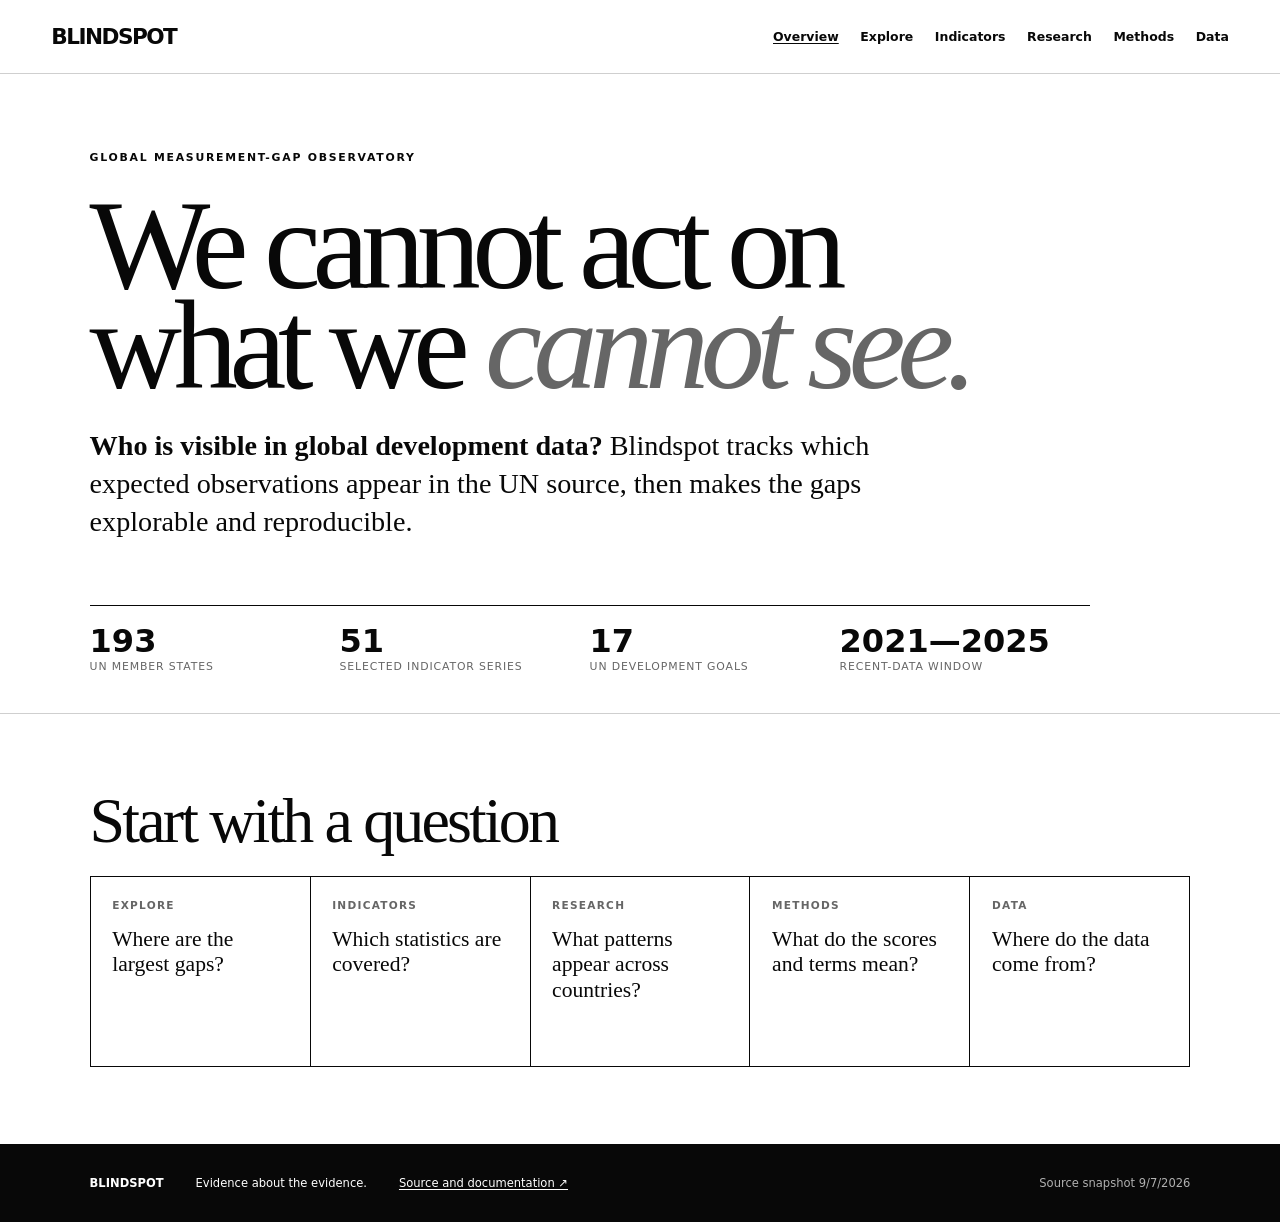
==== commit 6c714bd5: "feat: scale the observatory into focused views" ====
--- a/site/index.html
+++ b/site/index.html
@@ -3,135 +3,38 @@
 <head>
   <meta charset="utf-8">
   <meta name="viewport" content="width=device-width, initial-scale=1">
-  <meta name="description" content="Blindspot maps where global development evidence is missing, stale, or fragile.">
+  <meta name="description" content="Blindspot maps missing and late evidence in global development data.">
   <title>Blindspot — Global measurement-gap observatory</title>
   <link rel="stylesheet" href="styles.css">
 </head>
-<body>
+<body data-page="overview">
   <a class="skip-link" href="#main">Skip to content</a>
-  <header class="masthead">
-    <a class="brand" href="#">BLINDSPOT</a>
-    <nav aria-label="Primary">
-      <a href="#atlas">Atlas</a><a href="#priority">Measurement priority</a><a href="#indicators">Indicators</a><a href="#roadmap">Roadmap</a><a href="#resources">Sources</a>
-    </nav>
-    <a class="data-link" href="data/downloads/gap_rankings.csv">Download data ↗</a>
-  </header>
-
+  <header id="site-header" class="masthead"></header>
+  <aside id="status-banner" class="status-banner" hidden></aside>
   <main id="main">
-    <section class="hero">
+    <section class="hero overview-hero">
       <div class="eyebrow">Global measurement-gap observatory</div>
       <h1>We cannot act on<br>what we <em>cannot see.</em></h1>
-      <p class="lede"><strong>Who is visible in global development data?</strong> Blindspot makes country–series–year gaps reproducible, then studies how they vary across regions, income groups, populations, and indicator families.</p>
+      <p class="lede"><strong>Who is visible in global development data?</strong> Blindspot tracks which expected observations appear in the UN source, then makes the gaps explorable and reproducible.</p>
       <div class="hero-meta">
-        <div><strong id="country-count">193</strong><span>UN member states</span></div>
-        <div><strong>51</strong><span>selected indicator series</span></div>
-        <div><strong>17</strong><span>UN development goals</span></div>
-        <div><strong id="window-label">2015—now</strong><span>recent-data window</span></div>
+        <div><strong data-count="countries">—</strong><span>UN member states</span></div>
+        <div><strong data-count="series">—</strong><span>selected indicator series</span></div>
+        <div><strong data-count="goals">—</strong><span>UN development goals</span></div>
+        <div><strong data-window>—</strong><span>recent-data window</span></div>
       </div>
     </section>
-
-    <aside id="status-banner" class="status-banner" hidden></aside>
-
-    <section id="guide" class="panel guide-panel">
-      <div class="section-heading">
-        <div><span class="number">00</span><h2>Read this first</h2></div>
-      </div>
-      <div class="definition-grid">
-        <article><span class="term">Indicator series</span><p>One statistic tracked over time, such as maternal mortality or access to electricity. Blindspot selects three for each goal.</p></article>
-        <article><span class="term">Global goal</span><p>One of the UN's 17 SDGs, covering shared priorities such as poverty, health, climate, and institutions.</p></article>
-        <article><span class="term">Measurement gap</span><p>Evidence that is absent or late in the UN source when expected.</p></article>
-      </div>
-      <p class="source-line">Definitions and indicator details: <a href="https://unstats.un.org/sdgs/metadata/" rel="noreferrer">official UN SDG metadata ↗</a></p>
-    </section>
-
-    <section id="atlas" class="panel atlas-panel">
-      <div class="section-heading">
-        <div><span class="number">01</span><h2>The atlas of absence</h2></div>
-      </div>
-      <p class="metric-intro">Measurement priority is a 0–100 weighted average; higher means a larger measurement gap. Only universally applicable indicators are scored.<span class="metric-weights"><strong>Default weights:</strong> 35% staleness, 25% missingness, 20% global scarcity, and 20% population rank based on log population.</span></p>
-      <div class="controls" aria-label="Atlas filters">
-        <label>Goal
-          <select id="goal-select"><option value="all">All 17 goals</option></select>
-        </label>
-        <label>Find country
-          <select id="country-select"><option value="">Choose a country</option></select>
-        </label>
-      </div>
-      <div class="map-wrap">
-        <svg id="world-map" role="img" aria-label="World map colored by measurement gaps" viewBox="0 0 1000 500"></svg>
-        <div id="tooltip" class="tooltip" role="status" hidden></div>
-        <div class="legend"><span>Lower gap</span><i></i><i></i><i></i><i></i><i></i><span>Higher gap</span></div>
-      </div>
-      <div id="country-profile" class="country-profile" aria-live="polite">
-        <div class="empty-state">Select a country on the map to inspect its evidence profile.</div>
-      </div>
-    </section>
-
-    <section id="priority" class="panel dark-panel">
-      <div class="section-heading inverse">
-        <div><span class="number">02</span><h2>What should we measure next?</h2></div>
-      </div>
-      <p class="priority-summary">Each row is a country–indicator pair ranked by measurement priority; use the sliders to change how strongly each component counts.</p>
-      <div class="weight-grid">
-        <label>Staleness <output id="out-staleness">35%</output><span class="control-help">Favors older latest reports.</span><input id="weight-staleness" type="range" min="0" max="100" value="35"></label>
-        <label>Missingness <output id="out-completeness_deficit">25%</output><span class="control-help">Favors absent expected years.</span><input id="weight-completeness_deficit" type="range" min="0" max="100" value="25"></label>
-        <label>Global scarcity <output id="out-global_scarcity">20%</output><span class="control-help">Favors series reported by fewer countries.</span><input id="weight-global_scarcity" type="range" min="0" max="100" value="20"></label>
-        <label>Population <output id="out-population_percentile">20%</output><span class="control-help">Favors gaps affecting larger populations.</span><input id="weight-population_percentile" type="range" min="0" max="100" value="20"></label>
-      </div>
-      <div class="table-wrap">
-        <table>
-          <thead><tr><th>#</th><th>Country</th><th>Goal</th><th>Indicator series</th><th>Latest</th><th>Measurement priority</th></tr></thead>
-          <tbody id="ranking-body"></tbody>
-        </table>
-      </div>
-    </section>
-
-    <section id="indicators" class="panel">
-      <div class="section-heading">
-        <div><span class="number">03</span><h2>Indicator coverage</h2></div>
-      </div>
-      <p class="source-line coverage-intro"><strong>Coverage</strong> is the share of countries meeting the expected reporting cadence during the latest five completed years. Consult the <a href="https://unstats.un.org/sdgs/metadata/" rel="noreferrer">official definitions and full UN framework ↗</a>.</p>
-      <label class="search-label">Search indicators <input id="series-search" type="search" placeholder="Try ‘water’, ‘poverty’, or ‘16’"></label>
-      <div id="series-grid" class="series-grid"></div>
-    </section>
-
-
-    <section id="roadmap" class="panel roadmap-panel">
-      <div class="section-heading">
-        <div><span class="number">04</span><h2>What comes next</h2></div>
-      </div>
-      <div class="research-grid">
-        <article><span class="status-tag">Shipped</span><h3>Reproducible observatory</h3><p>Official-source ingestion, 9,843 country–series assessments, interactive scores, revision tracking, downloads, weekly refreshes, and validation.</p></article>
-        <article><span class="status-tag">Next</span><h3>Peer-check and inequality analysis</h3><p>Review the first frozen snapshot, then test whether measurement gaps are associated with region, income group, population, and indicator family—with uncertainty and sensitivity analyses.</p></article>
-        <article><span class="status-tag">Later</span><h3>Broader evidence system</h3><p>Add defensible country-level applicability, deeper disaggregation, more indicators and national sources, and enough publication vintages to study revisions over time.</p></article>
-      </div>
-    </section>
-
-    <section id="resources" class="panel resources-panel">
-      <div class="section-heading">
-        <div><span class="number">05</span><h2>Sources and downloads</h2></div>
-      </div>
-      <div class="sources">
-        <a href="https://unstats.un.org/sdgs/metadata/" rel="noreferrer">UN SDG indicator metadata <span>↗</span></a>
-        <a href="https://unstats.un.org/sdgs/iaeg-sdgs/sdmx-working-group/" rel="noreferrer">UN SDMX data system <span>↗</span></a>
-        <a href="https://datahelpdesk.worldbank.org/knowledgebase/topics/125589-developer-information" rel="noreferrer">World Bank Indicators API <span>↗</span></a>
-        <a href="https://odin.opendatawatch.com/" rel="noreferrer">Open Data Inventory <span>↗</span></a>
-        <a href="https://www.paris21.org/our-impact/matching-capacity-needs-how-paris21s-statistical-capacity-monitor-helping-put-data-and" rel="noreferrer">PARIS21 Statistical Capacity Monitor <span>↗</span></a>
-        <a href="https://dashboards.sdgindex.org/" rel="noreferrer">Sustainable Development Report <span>↗</span></a>
-        <a href="https://blogs.worldbank.org/en/opendata/missing-evidence-tracking-academic-data-use-around-world" rel="noreferrer">World Bank: Missing Evidence <span>↗</span></a>
-      </div>
-      <p class="source-line">Downloads preserve observation status: country-reported, adjusted, estimated, modeled, or global-monitoring.</p>
-      <div class="downloads">
-        <a href="data/downloads/gap_rankings.csv">Gap rankings <span>CSV ↗</span></a>
-        <a href="data/downloads/country_scores.csv">Country scores <span>CSV ↗</span></a>
-        <a href="data/methodology.json">Method contract <span>JSON ↗</span></a>
-        <a href="data/manifest.json">Provenance manifest <span>JSON ↗</span></a>
+    <section class="panel route-panel">
+      <div class="section-heading"><div><h2>Start with a question</h2></div></div>
+      <div class="route-grid">
+        <a href="explore/"><span>Explore</span><strong>Where are the largest gaps?</strong></a>
+        <a href="indicators/"><span>Indicators</span><strong>Which statistics are covered?</strong></a>
+        <a href="research/"><span>Research</span><strong>What patterns appear across countries?</strong></a>
+        <a href="methods/"><span>Methods</span><strong>What do the scores and terms mean?</strong></a>
+        <a href="data/"><span>Data</span><strong>Where do the data come from?</strong></a>
       </div>
     </section>
   </main>
-
-  <footer><strong>BLINDSPOT</strong><span>Evidence about the evidence.</span><a href="https://github.com/nehalahmedshaikh/blindspot">Source and documentation ↗</a><span id="freshness">Loading source status…</span></footer>
-  <script src="geo.js" defer></script>
-  <script src="app.js" defer></script>
+  <footer id="site-footer"></footer>
+  <script src="shell.js" defer></script>
 </body>
 </html>
--- a/site/styles.css
+++ b/site/styles.css
@@ -31,10 +31,9 @@
   z-index: 10;
 }
 .brand { font-weight: 900; letter-spacing: -.07em; font-size: 1.35rem; text-decoration: none; }
-nav { display: flex; gap: 1.35rem; }
-nav a, .data-link { text-decoration: none; font-size: .78rem; font-weight: 750; }
-nav a:hover, nav a:focus { text-decoration: underline; }
-.data-link { margin-left: auto; border-bottom: 2px solid; white-space: nowrap; }
+.masthead nav { display: flex; gap: 1.35rem; margin-left: auto; }
+.masthead nav a { text-decoration: none; font-size: .78rem; font-weight: 750; }
+.masthead nav a:hover, .masthead nav a:focus, .masthead nav a[aria-current="page"] { text-decoration: underline; }
 
 .hero {
   min-height: 600px;
@@ -86,6 +85,7 @@
 .research-grid h3 { font-family: Georgia, serif; font-size: 1.5rem; font-weight: 400; }
 .source-line { color: var(--muted); font-size: .78rem; line-height: 1.5; margin: 1rem 0 0; }
 .coverage-intro { margin: 0 0 1.5rem; }
+.coverage-scope { display: block; margin-top: .25rem; }
 
 .controls { display: grid; grid-template-columns: repeat(2, 1fr); gap: 1px; background: var(--ink); border: 1px solid var(--ink); }
 label { font-size: .68rem; text-transform: uppercase; letter-spacing: .08em; font-weight: 800; }
@@ -172,6 +172,32 @@
 .coverage-label { font-size: .68rem; color: var(--muted); margin-top: .5rem; }
 .series-card a { font-size: .7rem; margin-top: 1rem; }
 
+.findings-intro { max-width: none; margin: -1rem 0 1.5rem; color: var(--muted); font-size: .86rem; line-height: 1.55; white-space: nowrap; }
+.finding-strip { display: grid; grid-template-columns: repeat(3, 1fr); border-top: 1px solid var(--ink); border-left: 1px solid var(--ink); }
+.finding-strip article { min-height: 180px; padding: 1.35rem; border-right: 1px solid var(--ink); border-bottom: 1px solid var(--ink); }
+.finding-strip strong, .finding-strip span { display: block; }
+.finding-strip strong { font-family: Georgia, serif; font-size: clamp(2.3rem, 4.2vw, 3.6rem); font-weight: 400; line-height: 1; letter-spacing: -.045em; white-space: nowrap; }
+.finding-strip span { margin-top: .8rem; font-size: .67rem; font-weight: 850; letter-spacing: .1em; text-transform: uppercase; }
+.finding-strip p { margin-top: .35rem; font-size: .75rem; line-height: 1.4; }
+.finding-charts { display: grid; grid-template-columns: repeat(2, 1fr); border-left: 1px solid var(--line); }
+.finding-charts > article { padding: 1.5rem; border-right: 1px solid var(--line); border-bottom: 1px solid var(--line); }
+.finding-charts h3 { font-family: Georgia, serif; font-size: 1.5rem; font-weight: 400; margin: 0 0 .25rem; }
+.finding-charts > article > p { font-size: .72rem; }
+.bar-chart { display: grid; gap: .85rem; margin-top: 1.5rem; }
+.bar-row { display: grid; grid-template-columns: minmax(7.2rem, .8fr) minmax(8rem, 1.6fr) 3.5rem; gap: .8rem; align-items: center; font-size: .72rem; }
+.bar-name { color: var(--muted); }
+.bar-track { position: relative; height: 12px; border: 1px solid var(--ink); }
+.bar-fill { display: block; height: 100%; background: var(--ink); }
+.bar-interval { position: absolute; top: -4px; height: 18px; border-left: 2px solid var(--muted); border-right: 2px solid var(--muted); }
+.bar-row > strong { text-align: right; }
+.research-details { border: 1px solid var(--line); border-top: 0; }
+.research-details summary { cursor: pointer; padding: 1rem 1.5rem; font-weight: 800; }
+.research-notes { display: grid; grid-template-columns: repeat(2, 1fr); border-top: 1px solid var(--line); }
+.research-notes p { margin: 0; padding: 1rem 1.5rem; border-right: 1px solid var(--line); border-bottom: 1px solid var(--line); color: var(--muted); font-size: .75rem; line-height: 1.5; }
+.research-notes p:nth-child(even) { border-right: 0; }
+.research-notes p:nth-last-child(-n+2) { border-bottom: 0; }
+.research-notes strong { color: var(--ink); }
+
 .research-grid { grid-template-columns: repeat(3, 1fr); }
 .research-grid article:first-child { background: var(--ink); color: var(--paper); }
 .research-grid article:first-child p { color: color-mix(in srgb, var(--paper) 68%, var(--ink)); }
@@ -200,31 +226,35 @@
 
 @media (max-width: 1000px) {
   .masthead { gap: 1.5rem; }
-  nav { gap: .8rem; }
+  .masthead nav { gap: .8rem; }
   .profile-head { grid-template-columns: 1fr; gap: 1rem; }
   .weight-grid { grid-template-columns: repeat(2, 1fr); }
   .priority-summary { white-space: normal; }
+  .findings-intro { white-space: normal; }
 }
 
 @media (max-width: 850px) {
   .masthead { flex-wrap: wrap; padding-top: .8rem; padding-bottom: .65rem; }
   .panel { scroll-margin-top: 112px; }
-  nav { order: 3; width: 100%; overflow-x: auto; padding-top: .65rem; border-top: 1px solid var(--line); }
-  nav a { white-space: nowrap; }
+  .masthead nav { order: 3; width: 100%; overflow-x: auto; padding-top: .65rem; border-top: 1px solid var(--line); margin-left: 0; }
+  .masthead nav a { white-space: nowrap; }
   .hero { min-height: 560px; }
   .hero-meta { grid-template-columns: repeat(2, 1fr); }
   .section-heading, .controls, .weight-grid { grid-template-columns: 1fr; }
   .priority-summary { white-space: normal; }
-  .definition-grid, .research-grid { grid-template-columns: 1fr; }
+  .definition-grid, .research-grid, .finding-strip, .finding-charts { grid-template-columns: 1fr; }
+  .finding-strip article { min-height: 0; }
   .series-grid { grid-template-columns: 1fr 1fr; }
   .profile-head { grid-template-columns: 1fr; gap: 1rem; }
   .profile-gaps { grid-template-columns: 1fr; }
   .profile-gaps article { border-right: 0; border-bottom: 1px solid var(--line); }
+  .research-notes { grid-template-columns: 1fr; }
+  .research-notes p, .research-notes p:nth-child(even), .research-notes p:nth-last-child(-n+2) { border-right: 0; border-bottom: 1px solid var(--line); }
+  .research-notes p:last-child { border-bottom: 0; }
 }
 
 @media (max-width: 520px) {
   .masthead { min-height: 62px; }
-  .data-link { font-size: .68rem; }
   .hero h1 { font-size: 12vw; }
   .hero-meta { margin-top: 3rem; }
   .series-grid, .sources, .downloads { grid-template-columns: 1fr; }
@@ -233,9 +263,98 @@
   .profile-head { grid-template-columns: 1fr; }
   .profile-identity small { white-space: normal; }
   .profile-metrics { grid-template-columns: repeat(2, 1fr); gap: .9rem 1rem; }
+  .bar-row { grid-template-columns: minmax(6.5rem, .9fr) minmax(6rem, 1.4fr) 3rem; gap: .55rem; }
   .profile-stat-primary { grid-column: 1 / -1; }
   .map-wrap { min-height: 250px; }
   .legend { display: none; }
   footer { align-items: flex-start; flex-direction: column; }
   footer span:last-child { margin-left: 0; }
 }
+
+
+/* Multi-page research platform */
+.page-hero {
+  padding: clamp(3rem, 6vw, 6rem) clamp(1.2rem, 7vw, 8rem) clamp(2.5rem, 4vw, 4rem);
+  border-bottom: 1px solid var(--line);
+}
+.page-hero h1 {
+  max-width: 1100px;
+  margin: 1.1rem 0 1.25rem;
+  font: 400 clamp(3.2rem, 7vw, 7rem)/.92 Georgia, "Times New Roman", serif;
+  letter-spacing: -.055em;
+}
+.page-hero p { max-width: 920px; margin: .35rem 0 0; color: var(--muted); font-size: .88rem; line-height: 1.55; }
+.overview-hero { min-height: 570px; }
+.route-panel .section-heading { margin-bottom: 1.5rem; }
+.route-grid { display: grid; grid-template-columns: repeat(5, 1fr); border-top: 1px solid var(--ink); border-left: 1px solid var(--ink); }
+.route-grid a { min-height: 190px; padding: 1.35rem; border-right: 1px solid var(--ink); border-bottom: 1px solid var(--ink); text-decoration: none; }
+.route-grid span, .route-grid strong { display: block; }
+.route-grid span { color: var(--muted); font-size: .66rem; font-weight: 850; letter-spacing: .12em; text-transform: uppercase; }
+.route-grid strong { margin-top: 1rem; font: 400 1.35rem/1.18 Georgia, serif; }
+.route-grid a:hover, .route-grid a:focus { background: var(--ink); color: var(--paper); outline: 0; }
+.route-grid a:hover span, .route-grid a:focus span { color: color-mix(in srgb, var(--paper) 68%, var(--ink)); }
+.catalogue-controls { display: grid; grid-template-columns: 2fr 1fr 1fr; border: 1px solid var(--ink); background: var(--ink); gap: 1px; }
+.catalogue-controls label { padding: .8rem 1rem; background: var(--paper); }
+.catalogue-controls input, .catalogue-controls select, .glossary-search input { display: block; width: 100%; margin-top: .45rem; border: 0; background: transparent; color: var(--ink); font: inherit; font-size: .95rem; letter-spacing: 0; text-transform: none; }
+.result-count { margin: 1rem 0; color: var(--muted); font-size: .78rem; }
+.pagination { display: flex; align-items: center; justify-content: space-between; margin-top: 1.5rem; }
+.pagination button { border: 1px solid var(--ink); background: var(--paper); color: var(--ink); padding: .75rem 1rem; font: inherit; font-weight: 750; cursor: pointer; }
+.pagination button:hover:not(:disabled), .pagination button:focus { background: var(--ink); color: var(--paper); }
+.pagination button:disabled { opacity: .35; cursor: default; }
+.pagination span { color: var(--muted); font-size: .75rem; }
+.support-grid, .robustness-grid, .method-grid, .component-grid, .snapshot-grid { display: grid; border-top: 1px solid var(--ink); border-left: 1px solid var(--ink); }
+.support-grid, .robustness-grid { grid-template-columns: repeat(2, 1fr); }
+.support-grid article, .robustness-grid article, .method-grid article, .component-grid article, .snapshot-grid article { padding: 1.4rem; border-right: 1px solid var(--ink); border-bottom: 1px solid var(--ink); }
+.support-grid > article > strong, .robustness-grid > article > strong { display: block; font: 400 clamp(2.4rem, 5vw, 4rem)/1 Georgia, serif; letter-spacing: -.04em; }
+.support-grid h3, .robustness-grid h3 { font-size: .72rem; letter-spacing: .09em; text-transform: uppercase; }
+.support-grid p, .robustness-grid p { font-size: .8rem; }
+.support-grid small { display: block; margin-top: .8rem; color: var(--muted); }
+.method-link { margin: 1.2rem 0 0; font-size: .78rem; }
+.method-summary { margin: 0 0 1.25rem; color: var(--muted); line-height: 1.55; }
+.method-summary strong { color: var(--ink); }
+.formula { padding: 1.5rem; background: var(--ink); color: var(--paper); }
+.formula span, .formula strong { display: block; }
+.formula span { font-size: .65rem; font-weight: 850; letter-spacing: .14em; text-transform: uppercase; }
+.formula strong { margin-top: .7rem; font: 400 clamp(1.25rem, 2.6vw, 2.2rem)/1.25 Georgia, serif; }
+.component-grid { grid-template-columns: repeat(4, 1fr); }
+.component-grid article > strong { font: 400 2.2rem/1 Georgia, serif; }
+.component-grid h3, .method-grid h3 { margin: .8rem 0 .4rem; }
+.component-grid p, .method-grid p { font-size: .78rem; }
+.method-grid { grid-template-columns: repeat(2, 1fr); }
+.glossary-search { display: block; max-width: 520px; margin-bottom: 1.5rem; border-bottom: 1px solid var(--ink); padding-bottom: .55rem; }
+.glossary-list { border-top: 1px solid var(--line); }
+.glossary-list article { display: grid; grid-template-columns: minmax(180px, .35fr) 1fr; gap: 1.5rem; padding: 1rem 0; border-bottom: 1px solid var(--line); }
+.glossary-list h3, .glossary-list p { margin: 0; }
+.glossary-list h3 { font-size: .9rem; }
+.glossary-list p { font-size: .8rem; }
+.snapshot-grid { grid-template-columns: repeat(4, 1fr); }
+.snapshot-grid strong, .snapshot-grid span { display: block; }
+.snapshot-grid strong { font: 400 clamp(1.5rem, 3vw, 2.7rem)/1 Georgia, serif; text-transform: capitalize; }
+.snapshot-grid span { margin-top: .65rem; color: var(--muted); font-size: .64rem; font-weight: 800; letter-spacing: .08em; text-transform: uppercase; }
+.link-list { display: grid; grid-template-columns: repeat(2, 1fr); border-top: 1px solid var(--line); border-left: 1px solid var(--line); }
+.link-list a { display: flex; justify-content: space-between; gap: 1rem; min-height: 88px; padding: 1rem 1.2rem; border-right: 1px solid var(--line); border-bottom: 1px solid var(--line); text-decoration: none; }
+.link-list a:hover, .link-list a:focus { background: var(--ink); color: var(--paper); outline: 0; }
+.link-list strong, .link-list small { display: block; }
+.link-list small { margin-top: .35rem; color: var(--muted); line-height: 1.35; }
+.link-list a:hover small, .link-list a:focus small { color: color-mix(in srgb, var(--paper) 68%, var(--ink)); }
+.link-list b { white-space: nowrap; }
+.priority-panel { background: var(--paper); }
+
+@media (max-width: 1000px) {
+  .route-grid { grid-template-columns: repeat(2, 1fr); }
+  .component-grid, .snapshot-grid { grid-template-columns: repeat(2, 1fr); }
+}
+@media (max-width: 850px) {
+  .catalogue-controls, .support-grid, .robustness-grid, .method-grid, .link-list { grid-template-columns: 1fr; }
+  .overview-hero { min-height: 520px; }
+}
+@media (max-width: 520px) {
+  .page-hero h1 { font-size: 12vw; }
+  .route-grid, .component-grid, .snapshot-grid { grid-template-columns: 1fr; }
+  .route-grid a { min-height: 130px; }
+  .glossary-list article { grid-template-columns: 1fr; gap: .4rem; }
+  .finding-strip strong { font-size: 2.25rem; }
+}
+
+.research-results .finding-strip { grid-template-columns: repeat(2, 1fr); }
+@media (max-width: 850px) { .research-results .finding-strip { grid-template-columns: 1fr; } }
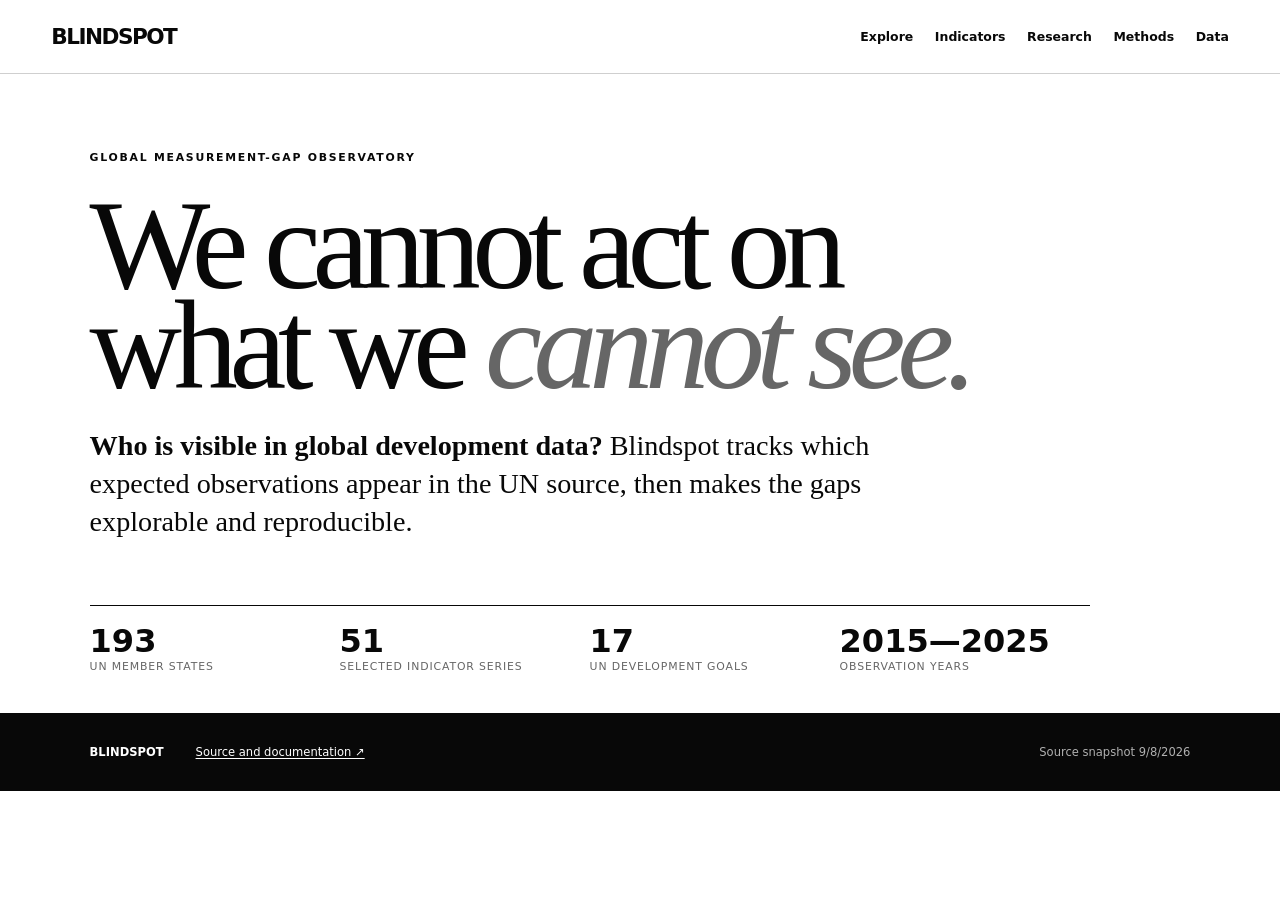
==== commit 4173f184: "feat: complete the research analysis and refine navigation" ====
--- a/site/index.html
+++ b/site/index.html
@@ -20,17 +20,7 @@
         <div><strong data-count="countries">—</strong><span>UN member states</span></div>
         <div><strong data-count="series">—</strong><span>selected indicator series</span></div>
         <div><strong data-count="goals">—</strong><span>UN development goals</span></div>
-        <div><strong data-window>—</strong><span>recent-data window</span></div>
-      </div>
-    </section>
-    <section class="panel route-panel">
-      <div class="section-heading"><div><h2>Start with a question</h2></div></div>
-      <div class="route-grid">
-        <a href="explore/"><span>Explore</span><strong>Where are the largest gaps?</strong></a>
-        <a href="indicators/"><span>Indicators</span><strong>Which statistics are covered?</strong></a>
-        <a href="research/"><span>Research</span><strong>What patterns appear across countries?</strong></a>
-        <a href="methods/"><span>Methods</span><strong>What do the scores and terms mean?</strong></a>
-        <a href="data/"><span>Data</span><strong>Where do the data come from?</strong></a>
+        <div><strong data-observation-window>—</strong><span>observation years</span></div>
       </div>
     </section>
   </main>
--- a/site/styles.css
+++ b/site/styles.css
@@ -170,6 +170,7 @@
 .coverage-bar { height: 7px; background: var(--paper); border: 1px solid var(--ink); margin-top: auto; }
 .coverage-bar i { display: block; height: 100%; background: var(--ink); }
 .coverage-label { font-size: .68rem; color: var(--muted); margin-top: .5rem; }
+.breakdown-label { margin-top: .45rem; color: var(--muted); font-size: .64rem; line-height: 1.35; }
 .series-card a { font-size: .7rem; margin-top: 1rem; }
 
 .findings-intro { max-width: none; margin: -1rem 0 1.5rem; color: var(--muted); font-size: .86rem; line-height: 1.55; white-space: nowrap; }
@@ -179,6 +180,11 @@
 .finding-strip strong { font-family: Georgia, serif; font-size: clamp(2.3rem, 4.2vw, 3.6rem); font-weight: 400; line-height: 1; letter-spacing: -.045em; white-space: nowrap; }
 .finding-strip span { margin-top: .8rem; font-size: .67rem; font-weight: 850; letter-spacing: .1em; text-transform: uppercase; }
 .finding-strip p { margin-top: .35rem; font-size: .75rem; line-height: 1.4; }
+.comparison-view { border: 1px solid var(--line); padding: 1.25rem 1.5rem 1.5rem; }
+.comparison-view > label { display: flex; align-items: center; gap: .8rem; max-width: 420px; font-size: .72rem; font-weight: 800; letter-spacing: .08em; text-transform: uppercase; }
+.comparison-view select { flex: 1; }
+.comparison-view > p { margin: .8rem 0 0; color: var(--muted); font-size: .76rem; }
+.comparison-view .bar-row { grid-template-columns: minmax(13rem, 1fr) minmax(12rem, 2fr) 3.5rem; }
 .finding-charts { display: grid; grid-template-columns: repeat(2, 1fr); border-left: 1px solid var(--line); }
 .finding-charts > article { padding: 1.5rem; border-right: 1px solid var(--line); border-bottom: 1px solid var(--line); }
 .finding-charts h3 { font-family: Georgia, serif; font-size: 1.5rem; font-weight: 400; margin: 0 0 .25rem; }
@@ -283,16 +289,8 @@
   font: 400 clamp(3.2rem, 7vw, 7rem)/.92 Georgia, "Times New Roman", serif;
   letter-spacing: -.055em;
 }
-.page-hero p { max-width: 920px; margin: .35rem 0 0; color: var(--muted); font-size: .88rem; line-height: 1.55; }
+.page-hero p { max-width: none; margin: .35rem 0 0; color: var(--muted); font-size: .88rem; line-height: 1.55; }
 .overview-hero { min-height: 570px; }
-.route-panel .section-heading { margin-bottom: 1.5rem; }
-.route-grid { display: grid; grid-template-columns: repeat(5, 1fr); border-top: 1px solid var(--ink); border-left: 1px solid var(--ink); }
-.route-grid a { min-height: 190px; padding: 1.35rem; border-right: 1px solid var(--ink); border-bottom: 1px solid var(--ink); text-decoration: none; }
-.route-grid span, .route-grid strong { display: block; }
-.route-grid span { color: var(--muted); font-size: .66rem; font-weight: 850; letter-spacing: .12em; text-transform: uppercase; }
-.route-grid strong { margin-top: 1rem; font: 400 1.35rem/1.18 Georgia, serif; }
-.route-grid a:hover, .route-grid a:focus { background: var(--ink); color: var(--paper); outline: 0; }
-.route-grid a:hover span, .route-grid a:focus span { color: color-mix(in srgb, var(--paper) 68%, var(--ink)); }
 .catalogue-controls { display: grid; grid-template-columns: 2fr 1fr 1fr; border: 1px solid var(--ink); background: var(--ink); gap: 1px; }
 .catalogue-controls label { padding: .8rem 1rem; background: var(--paper); }
 .catalogue-controls input, .catalogue-controls select, .glossary-search input { display: block; width: 100%; margin-top: .45rem; border: 0; background: transparent; color: var(--ink); font: inherit; font-size: .95rem; letter-spacing: 0; text-transform: none; }
@@ -303,7 +301,8 @@
 .pagination button:disabled { opacity: .35; cursor: default; }
 .pagination span { color: var(--muted); font-size: .75rem; }
 .support-grid, .robustness-grid, .method-grid, .component-grid, .snapshot-grid { display: grid; border-top: 1px solid var(--ink); border-left: 1px solid var(--ink); }
-.support-grid, .robustness-grid { grid-template-columns: repeat(2, 1fr); }
+.support-grid { grid-template-columns: repeat(3, 1fr); }
+.robustness-grid { grid-template-columns: repeat(3, 1fr); }
 .support-grid article, .robustness-grid article, .method-grid article, .component-grid article, .snapshot-grid article { padding: 1.4rem; border-right: 1px solid var(--ink); border-bottom: 1px solid var(--ink); }
 .support-grid > article > strong, .robustness-grid > article > strong { display: block; font: 400 clamp(2.4rem, 5vw, 4rem)/1 Georgia, serif; letter-spacing: -.04em; }
 .support-grid h3, .robustness-grid h3 { font-size: .72rem; letter-spacing: .09em; text-transform: uppercase; }
@@ -315,7 +314,7 @@
 .formula { padding: 1.5rem; background: var(--ink); color: var(--paper); }
 .formula span, .formula strong { display: block; }
 .formula span { font-size: .65rem; font-weight: 850; letter-spacing: .14em; text-transform: uppercase; }
-.formula strong { margin-top: .7rem; font: 400 clamp(1.25rem, 2.6vw, 2.2rem)/1.25 Georgia, serif; }
+.formula strong { margin-top: .7rem; font: 400 clamp(1rem, 1.9vw, 1.45rem)/1.25 Georgia, serif; white-space: nowrap; }
 .component-grid { grid-template-columns: repeat(4, 1fr); }
 .component-grid article > strong { font: 400 2.2rem/1 Georgia, serif; }
 .component-grid h3, .method-grid h3 { margin: .8rem 0 .4rem; }
@@ -341,7 +340,6 @@
 .priority-panel { background: var(--paper); }
 
 @media (max-width: 1000px) {
-  .route-grid { grid-template-columns: repeat(2, 1fr); }
   .component-grid, .snapshot-grid { grid-template-columns: repeat(2, 1fr); }
 }
 @media (max-width: 850px) {
@@ -350,11 +348,50 @@
 }
 @media (max-width: 520px) {
   .page-hero h1 { font-size: 12vw; }
-  .route-grid, .component-grid, .snapshot-grid { grid-template-columns: 1fr; }
-  .route-grid a { min-height: 130px; }
   .glossary-list article { grid-template-columns: 1fr; gap: .4rem; }
   .finding-strip strong { font-size: 2.25rem; }
 }
 
 .research-results .finding-strip { grid-template-columns: repeat(2, 1fr); }
 @media (max-width: 850px) { .research-results .finding-strip { grid-template-columns: 1fr; } }
+
+@media (max-width: 700px) {
+  .comparison-view .bar-row { grid-template-columns: minmax(7rem, 1fr) 1.4fr 3rem; gap: .5rem; }
+  .support-grid, .robustness-grid { grid-template-columns: 1fr; }
+}
+
+@media (max-width: 700px) {
+  .formula strong { white-space: normal; }
+}
+
+/* Research findings grow as editorial rows, without a card grid. */
+.finding-list, .result-list, .check-list { border-top: 1px solid var(--ink); }
+.finding-list article, .result-list article, .check-list article {
+  display: grid;
+  grid-template-columns: minmax(12rem, .4fr) minmax(0, 1fr);
+  gap: clamp(1.5rem, 5vw, 5rem);
+  align-items: start;
+  padding: clamp(1.1rem, 2vw, 1.65rem) 0;
+  border-bottom: 1px solid var(--line);
+}
+.finding-list article > strong, .result-list article > strong, .check-list article > strong {
+  font: 400 clamp(2rem, 3.8vw, 3.5rem)/.95 Georgia, serif;
+  letter-spacing: -.05em;
+  white-space: nowrap;
+}
+.finding-list span, .result-list h3, .check-list h3 {
+  display: block;
+  margin: .2rem 0 .65rem;
+  font-size: .7rem;
+  font-weight: 850;
+  letter-spacing: .1em;
+  text-transform: uppercase;
+}
+.finding-list p, .result-list p, .check-list p { max-width: 48rem; font-size: .86rem; line-height: 1.55; }
+.result-list small { display: block; margin-top: .7rem; color: var(--muted); }
+.result-list article > strong, .check-list article > strong { font-size: clamp(1.8rem, 3.2vw, 2.8rem); }
+@media (max-width: 700px) {
+  .finding-list article, .result-list article, .check-list article { grid-template-columns: 1fr; gap: .8rem; }
+}
+
+.research-results, .supporting-panel, .robustness-panel { padding-top: clamp(2.5rem, 4vw, 4rem); padding-bottom: clamp(2.5rem, 4vw, 4rem); }
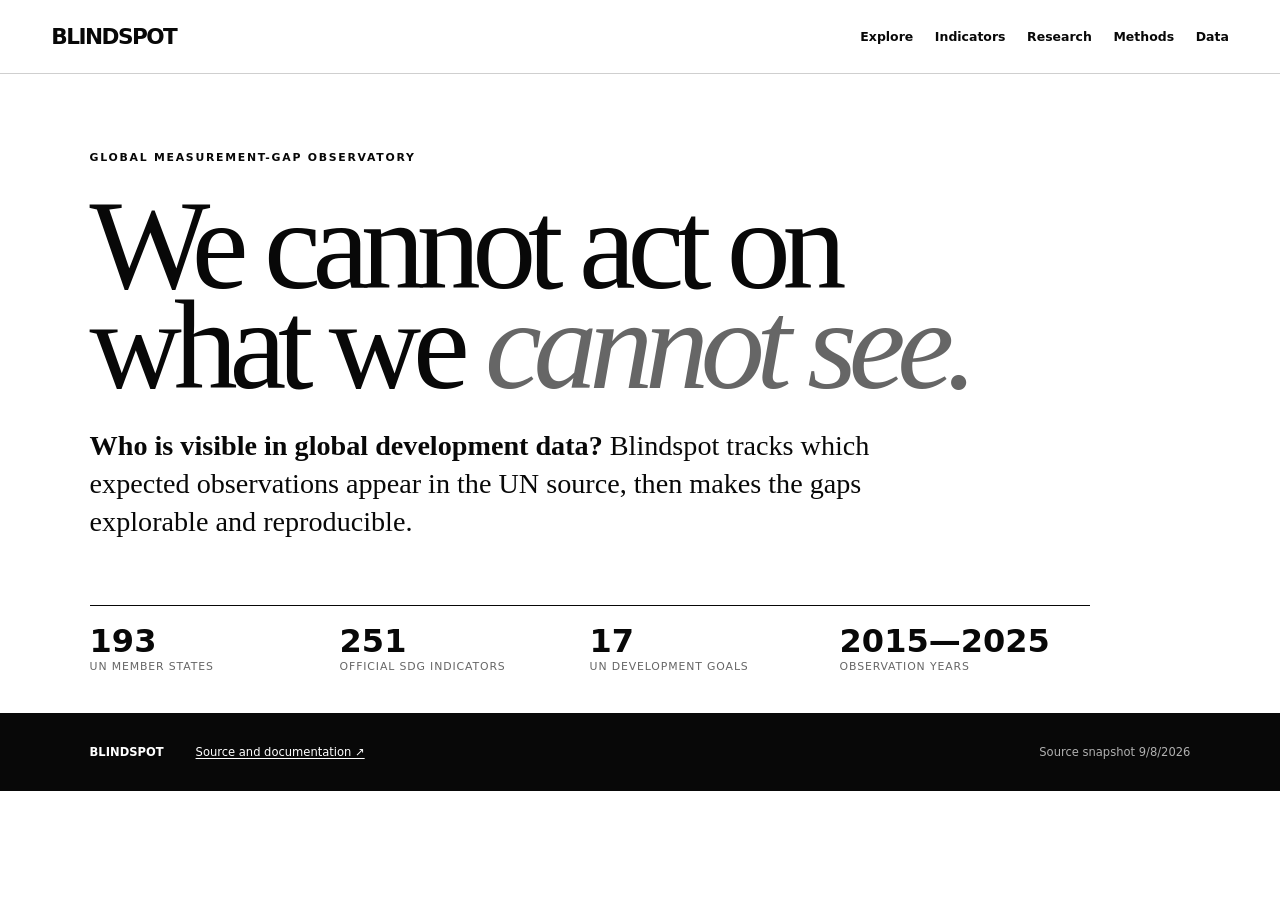
==== commit 81f3baad: "feat: expand indicator coverage and research analysis" ====
--- a/site/index.html
+++ b/site/index.html
@@ -18,7 +18,7 @@
       <p class="lede"><strong>Who is visible in global development data?</strong> Blindspot tracks which expected observations appear in the UN source, then makes the gaps explorable and reproducible.</p>
       <div class="hero-meta">
         <div><strong data-count="countries">—</strong><span>UN member states</span></div>
-        <div><strong data-count="series">—</strong><span>selected indicator series</span></div>
+        <div><strong data-count="indicators">—</strong><span>official SDG indicators</span></div>
         <div><strong data-count="goals">—</strong><span>UN development goals</span></div>
         <div><strong data-observation-window>—</strong><span>observation years</span></div>
       </div>
--- a/site/styles.css
+++ b/site/styles.css
@@ -3,7 +3,13 @@
   --paper: #fff;
   --muted: #666;
   --line: #cfcfcf;
-  --map: #eeeeeb;
+  --map: color-mix(in srgb, var(--ink) 6%, var(--paper));
+  --map-missing: color-mix(in srgb, var(--ink) 18%, var(--paper));
+  --map-1: color-mix(in srgb, var(--ink) 12%, var(--paper));
+  --map-2: color-mix(in srgb, var(--ink) 30%, var(--paper));
+  --map-3: color-mix(in srgb, var(--ink) 48%, var(--paper));
+  --map-4: color-mix(in srgb, var(--ink) 68%, var(--paper));
+  --map-5: color-mix(in srgb, var(--ink) 88%, var(--paper));
   font-family: Inter, ui-sans-serif, system-ui, -apple-system, BlinkMacSystemFont, "Segoe UI", sans-serif;
   color: var(--ink);
   background: var(--paper);
@@ -112,11 +118,11 @@
 .country-shape.selected { stroke: var(--ink); stroke-width: 2; }
 .tooltip { position: absolute; pointer-events: none; background: var(--ink); color: var(--paper); padding: .6rem .8rem; font-size: .78rem; box-shadow: 0 8px 30px #0003; }
 .legend { position: absolute; bottom: 1rem; right: 1rem; display: flex; align-items: center; gap: .35rem; background: color-mix(in srgb, var(--paper) 90%, transparent); padding: .55rem; font-size: .62rem; text-transform: uppercase; }
-.legend i { width: 20px; height: 9px; background: #e8e1d2; }
-.legend i:nth-of-type(2) { background: #e7cf9b; }
-.legend i:nth-of-type(3) { background: #f5a56e; }
-.legend i:nth-of-type(4) { background: #ef6b47; }
-.legend i:nth-of-type(5) { background: #902f26; }
+.legend i { width: 20px; height: 9px; background: var(--map-1); }
+.legend i:nth-of-type(2) { background: var(--map-2); }
+.legend i:nth-of-type(3) { background: var(--map-3); }
+.legend i:nth-of-type(4) { background: var(--map-4); }
+.legend i:nth-of-type(5) { background: var(--map-5); }
 
 .country-profile { border: 1px solid var(--line); min-height: 100px; }
 .empty-state { padding: 2rem; color: var(--muted); }
@@ -174,21 +180,6 @@
 .series-card a { font-size: .7rem; margin-top: 1rem; }
 
 .findings-intro { max-width: none; margin: -1rem 0 1.5rem; color: var(--muted); font-size: .86rem; line-height: 1.55; white-space: nowrap; }
-.finding-strip { display: grid; grid-template-columns: repeat(3, 1fr); border-top: 1px solid var(--ink); border-left: 1px solid var(--ink); }
-.finding-strip article { min-height: 180px; padding: 1.35rem; border-right: 1px solid var(--ink); border-bottom: 1px solid var(--ink); }
-.finding-strip strong, .finding-strip span { display: block; }
-.finding-strip strong { font-family: Georgia, serif; font-size: clamp(2.3rem, 4.2vw, 3.6rem); font-weight: 400; line-height: 1; letter-spacing: -.045em; white-space: nowrap; }
-.finding-strip span { margin-top: .8rem; font-size: .67rem; font-weight: 850; letter-spacing: .1em; text-transform: uppercase; }
-.finding-strip p { margin-top: .35rem; font-size: .75rem; line-height: 1.4; }
-.comparison-view { border: 1px solid var(--line); padding: 1.25rem 1.5rem 1.5rem; }
-.comparison-view > label { display: flex; align-items: center; gap: .8rem; max-width: 420px; font-size: .72rem; font-weight: 800; letter-spacing: .08em; text-transform: uppercase; }
-.comparison-view select { flex: 1; }
-.comparison-view > p { margin: .8rem 0 0; color: var(--muted); font-size: .76rem; }
-.comparison-view .bar-row { grid-template-columns: minmax(13rem, 1fr) minmax(12rem, 2fr) 3.5rem; }
-.finding-charts { display: grid; grid-template-columns: repeat(2, 1fr); border-left: 1px solid var(--line); }
-.finding-charts > article { padding: 1.5rem; border-right: 1px solid var(--line); border-bottom: 1px solid var(--line); }
-.finding-charts h3 { font-family: Georgia, serif; font-size: 1.5rem; font-weight: 400; margin: 0 0 .25rem; }
-.finding-charts > article > p { font-size: .72rem; }
 .bar-chart { display: grid; gap: .85rem; margin-top: 1.5rem; }
 .bar-row { display: grid; grid-template-columns: minmax(7.2rem, .8fr) minmax(8rem, 1.6fr) 3.5rem; gap: .8rem; align-items: center; font-size: .72rem; }
 .bar-name { color: var(--muted); }
@@ -196,13 +187,6 @@
 .bar-fill { display: block; height: 100%; background: var(--ink); }
 .bar-interval { position: absolute; top: -4px; height: 18px; border-left: 2px solid var(--muted); border-right: 2px solid var(--muted); }
 .bar-row > strong { text-align: right; }
-.research-details { border: 1px solid var(--line); border-top: 0; }
-.research-details summary { cursor: pointer; padding: 1rem 1.5rem; font-weight: 800; }
-.research-notes { display: grid; grid-template-columns: repeat(2, 1fr); border-top: 1px solid var(--line); }
-.research-notes p { margin: 0; padding: 1rem 1.5rem; border-right: 1px solid var(--line); border-bottom: 1px solid var(--line); color: var(--muted); font-size: .75rem; line-height: 1.5; }
-.research-notes p:nth-child(even) { border-right: 0; }
-.research-notes p:nth-last-child(-n+2) { border-bottom: 0; }
-.research-notes strong { color: var(--ink); }
 
 .research-grid { grid-template-columns: repeat(3, 1fr); }
 .research-grid article:first-child { background: var(--ink); color: var(--paper); }
@@ -226,7 +210,6 @@
     --paper: #050505;
     --muted: #a2a2a2;
     --line: #3b3b3b;
-    --map: #171715;
   }
 }
 
@@ -248,15 +231,11 @@
   .hero-meta { grid-template-columns: repeat(2, 1fr); }
   .section-heading, .controls, .weight-grid { grid-template-columns: 1fr; }
   .priority-summary { white-space: normal; }
-  .definition-grid, .research-grid, .finding-strip, .finding-charts { grid-template-columns: 1fr; }
-  .finding-strip article { min-height: 0; }
+  .definition-grid, .research-grid { grid-template-columns: 1fr; }
   .series-grid { grid-template-columns: 1fr 1fr; }
   .profile-head { grid-template-columns: 1fr; gap: 1rem; }
   .profile-gaps { grid-template-columns: 1fr; }
   .profile-gaps article { border-right: 0; border-bottom: 1px solid var(--line); }
-  .research-notes { grid-template-columns: 1fr; }
-  .research-notes p, .research-notes p:nth-child(even), .research-notes p:nth-last-child(-n+2) { border-right: 0; border-bottom: 1px solid var(--line); }
-  .research-notes p:last-child { border-bottom: 0; }
 }
 
 @media (max-width: 520px) {
@@ -300,14 +279,12 @@
 .pagination button:hover:not(:disabled), .pagination button:focus { background: var(--ink); color: var(--paper); }
 .pagination button:disabled { opacity: .35; cursor: default; }
 .pagination span { color: var(--muted); font-size: .75rem; }
-.support-grid, .robustness-grid, .method-grid, .component-grid, .snapshot-grid { display: grid; border-top: 1px solid var(--ink); border-left: 1px solid var(--ink); }
-.support-grid { grid-template-columns: repeat(3, 1fr); }
-.robustness-grid { grid-template-columns: repeat(3, 1fr); }
-.support-grid article, .robustness-grid article, .method-grid article, .component-grid article, .snapshot-grid article { padding: 1.4rem; border-right: 1px solid var(--ink); border-bottom: 1px solid var(--ink); }
-.support-grid > article > strong, .robustness-grid > article > strong { display: block; font: 400 clamp(2.4rem, 5vw, 4rem)/1 Georgia, serif; letter-spacing: -.04em; }
-.support-grid h3, .robustness-grid h3 { font-size: .72rem; letter-spacing: .09em; text-transform: uppercase; }
-.support-grid p, .robustness-grid p { font-size: .8rem; }
-.support-grid small { display: block; margin-top: .8rem; color: var(--muted); }
+.method-grid, .component-grid, .snapshot-grid { display: grid; border-top: 1px solid var(--ink); border-left: 1px solid var(--ink); }
+.method-grid article, .component-grid article, .snapshot-grid article {
+  padding: 1.4rem;
+  border-right: 1px solid var(--ink);
+  border-bottom: 1px solid var(--ink);
+}
 .method-link { margin: 1.2rem 0 0; font-size: .78rem; }
 .method-summary { margin: 0 0 1.25rem; color: var(--muted); line-height: 1.55; }
 .method-summary strong { color: var(--ink); }
@@ -320,6 +297,7 @@
 .component-grid h3, .method-grid h3 { margin: .8rem 0 .4rem; }
 .component-grid p, .method-grid p { font-size: .78rem; }
 .method-grid { grid-template-columns: repeat(2, 1fr); }
+.method-grid article:last-child:nth-child(odd) { grid-column: 1 / -1; }
 .glossary-search { display: block; max-width: 520px; margin-bottom: 1.5rem; border-bottom: 1px solid var(--ink); padding-bottom: .55rem; }
 .glossary-list { border-top: 1px solid var(--line); }
 .glossary-list article { display: grid; grid-template-columns: minmax(180px, .35fr) 1fr; gap: 1.5rem; padding: 1rem 0; border-bottom: 1px solid var(--line); }
@@ -343,55 +321,163 @@
   .component-grid, .snapshot-grid { grid-template-columns: repeat(2, 1fr); }
 }
 @media (max-width: 850px) {
-  .catalogue-controls, .support-grid, .robustness-grid, .method-grid, .link-list { grid-template-columns: 1fr; }
+  .catalogue-controls, .method-grid, .link-list { grid-template-columns: 1fr; }
   .overview-hero { min-height: 520px; }
 }
 @media (max-width: 520px) {
   .page-hero h1 { font-size: 12vw; }
   .glossary-list article { grid-template-columns: 1fr; gap: .4rem; }
-  .finding-strip strong { font-size: 2.25rem; }
-}
-
-.research-results .finding-strip { grid-template-columns: repeat(2, 1fr); }
-@media (max-width: 850px) { .research-results .finding-strip { grid-template-columns: 1fr; } }
-
-@media (max-width: 700px) {
-  .comparison-view .bar-row { grid-template-columns: minmax(7rem, 1fr) 1.4fr 3rem; gap: .5rem; }
-  .support-grid, .robustness-grid { grid-template-columns: 1fr; }
 }
 
 @media (max-width: 700px) {
   .formula strong { white-space: normal; }
 }
 
-/* Research findings grow as editorial rows, without a card grid. */
-.finding-list, .result-list, .check-list { border-top: 1px solid var(--ink); }
-.finding-list article, .result-list article, .check-list article {
+/* Data-first research graphics */
+.research-viz {
+  padding-top: clamp(2.5rem, 4vw, 4rem);
+  padding-bottom: clamp(2.5rem, 4vw, 4rem);
+}
+.research-viz .section-heading { margin-bottom: 1.5rem; }
+.research-viz h3 {
+  margin: 0 0 .35rem;
+  font: 400 clamp(1.35rem, 2.2vw, 2rem)/1.15 Georgia, serif;
+}
+.research-viz article > p, .chart-intro {
+  margin: 0 0 1.25rem;
+  color: var(--muted);
+  font-size: .82rem;
+  line-height: 1.5;
+}
+.chart-controls {
+  display: flex;
+  align-items: end;
+  gap: 1.5rem;
+  margin-bottom: 1rem;
+}
+.chart-controls label {
+  width: min(24rem, 100%);
+  padding-bottom: .5rem;
+  border-bottom: 1px solid var(--ink);
+}
+.chart-controls select {
+  width: 100%;
+  margin-top: .35rem;
+  border: 0;
+  background: transparent;
+  color: var(--ink);
+  font: inherit;
+}
+.chart-controls p { margin: 0 0 .5rem; color: var(--muted); font-size: .8rem; }
+.chart-frame { width: 100%; overflow-x: auto; }
+.chart-frame svg { display: block; width: 100%; min-width: 680px; height: auto; }
+.chart-label, .chart-value, .axis-label {
+  fill: var(--ink);
+  font-family: Arial, sans-serif;
+  font-size: 12px;
+}
+.axis-label { fill: var(--muted); font-size: 10px; }
+.axis-line, .axis-zero, .baseline { stroke: var(--line); stroke-width: 1; }
+.axis-zero { stroke: var(--muted); stroke-dasharray: 3 4; }
+.baseline { stroke: var(--ink); stroke-width: 1.5; }
+.interval { stroke: var(--ink); stroke-width: 2; }
+.estimate { fill: var(--paper); stroke: var(--ink); stroke-width: 2.5; }
+.country-dot { fill: var(--muted); opacity: .42; }
+.rank-bar { fill: var(--ink); }
+.influence-dot { fill: var(--muted); opacity: .75; }
+.chart-data { border-top: 1px solid var(--line); margin-top: 1rem; }
+.chart-data summary { cursor: pointer; padding: .8rem 0; font-size: .75rem; font-weight: 800; }
+.chart-data table { min-width: 620px; }
+.viz-stack { display: grid; gap: clamp(2.5rem, 5vw, 5rem); }
+.viz-stack > article + article { padding-top: clamp(2rem, 4vw, 4rem); border-top: 1px solid var(--line); }
+
+.matrix-wrap { overflow-x: auto; }
+.heatmap { width: 100%; min-width: 680px; border-collapse: collapse; }
+.heatmap th, .heatmap td { border: 1px solid var(--line); padding: .62rem .75rem; }
+.heatmap thead th { font-size: .65rem; letter-spacing: .08em; text-transform: uppercase; }
+.heatmap tbody th { min-width: 12rem; text-align: left; font-size: .72rem; }
+.heatmap tbody th small { display: block; margin-top: .15rem; color: var(--muted); font-weight: 400; }
+.heatmap td {
+  min-width: 7rem;
+  background: color-mix(in srgb, var(--ink) calc(var(--heat) * .72), var(--paper));
+  color: var(--ink);
+  text-align: right;
+  font-size: .75rem;
+  font-variant-numeric: tabular-nums;
+}
+.heatmap td.high {
+  color: var(--paper);
+}
+.breakdown-table { max-width: 760px; }
+.chart-legend { display: flex; flex-wrap: wrap; gap: .6rem 1rem; margin: 0 0 1rem; font-size: .68rem; color: var(--muted); }
+.chart-legend span { display: flex; align-items: center; gap: .35rem; }
+.chart-legend i { width: 1rem; height: .6rem; border: 1px solid var(--line); }
+.stack-chart { display: grid; gap: .8rem; }
+.stack-row { display: grid; grid-template-columns: 10rem 1fr; gap: 1rem; align-items: center; font-size: .72rem; }
+.stack-track { display: flex; height: 1.1rem; border: 1px solid var(--ink); overflow: hidden; }
+.stack-track i { height: 100%; }
+.status-0 { background: var(--ink); }
+.status-1 { background: color-mix(in srgb, var(--ink) 72%, var(--paper)); }
+.status-2 { background: color-mix(in srgb, var(--ink) 48%, var(--paper)); }
+.status-3 { background: repeating-linear-gradient(45deg, var(--paper), var(--paper) 2px, var(--muted) 2px, var(--muted) 4px); }
+.status-4 { background: var(--paper); }
+
+@media (max-width: 700px) {
+  .chart-controls { display: block; }
+  .chart-controls p { margin-top: .8rem; }
+  .stack-row { grid-template-columns: 7.5rem 1fr; gap: .6rem; }
+  .research-viz .section-heading { margin-bottom: 1rem; }
+}
+
+.indicator-list { border-top: 1px solid var(--ink); }
+.indicator-row {
   display: grid;
-  grid-template-columns: minmax(12rem, .4fr) minmax(0, 1fr);
-  gap: clamp(1.5rem, 5vw, 5rem);
-  align-items: start;
-  padding: clamp(1.1rem, 2vw, 1.65rem) 0;
+  grid-template-columns: minmax(12rem, .32fr) minmax(0, 1fr);
+  gap: clamp(1.5rem, 4vw, 4rem);
+  padding: 1.15rem 0;
   border-bottom: 1px solid var(--line);
 }
-.finding-list article > strong, .result-list article > strong, .check-list article > strong {
-  font: 400 clamp(2rem, 3.8vw, 3.5rem)/.95 Georgia, serif;
-  letter-spacing: -.05em;
-  white-space: nowrap;
-}
-.finding-list span, .result-list h3, .check-list h3 {
+.indicator-row .goal { display: block; margin-bottom: .4rem; color: var(--muted); font-size: .62rem; font-weight: 800; letter-spacing: .06em; text-transform: uppercase; }
+.indicator-row > div:first-child strong { font: 400 1.5rem/1 Georgia, serif; }
+.indicator-row h3 { margin: 0 0 .35rem; font-size: 1rem; }
+.indicator-row p { font-size: .76rem; }
+.indicator-row details { margin-top: .7rem; font-size: .72rem; }
+.indicator-row summary { cursor: pointer; font-weight: 750; }
+.indicator-row ul { margin: .65rem 0 0; padding-left: 1.2rem; color: var(--muted); }
+.indicator-row li + li { margin-top: .35rem; }
+@media (max-width: 700px) {
+  .indicator-row { grid-template-columns: 1fr; gap: .7rem; }
+}
+
+.country-series-tools {
+  display: grid;
+  grid-template-columns: 2fr 1fr;
+  gap: 1px;
+  background: var(--line);
+  border-bottom: 1px solid var(--line);
+}
+.country-series-tools label { padding: .75rem 1rem; background: var(--paper); }
+.country-series-tools input, .country-series-tools select {
   display: block;
-  margin: .2rem 0 .65rem;
-  font-size: .7rem;
-  font-weight: 850;
-  letter-spacing: .1em;
-  text-transform: uppercase;
-}
-.finding-list p, .result-list p, .check-list p { max-width: 48rem; font-size: .86rem; line-height: 1.55; }
-.result-list small { display: block; margin-top: .7rem; color: var(--muted); }
-.result-list article > strong, .check-list article > strong { font-size: clamp(1.8rem, 3.2vw, 2.8rem); }
-@media (max-width: 700px) {
-  .finding-list article, .result-list article, .check-list article { grid-template-columns: 1fr; gap: .8rem; }
-}
-
-.research-results, .supporting-panel, .robustness-panel { padding-top: clamp(2.5rem, 4vw, 4rem); padding-bottom: clamp(2.5rem, 4vw, 4rem); }
+  width: 100%;
+  margin-top: .35rem;
+  border: 0;
+  background: transparent;
+  color: var(--ink);
+  font: inherit;
+  font-size: .85rem;
+  text-transform: none;
+}
+.all-series .result-count, .all-series .pagination { margin-left: 1rem; margin-right: 1rem; }
+.all-series .pagination { margin-bottom: 1rem; }
+@media (max-width: 700px) { .country-series-tools { grid-template-columns: 1fr; } }
+
+.decomposition-chart > div { display: flex; min-width: 680px; height: 5rem; border: 1px solid var(--ink); }
+.decomposition-chart i { position: relative; min-width: 2px; border-right: 1px solid var(--paper); }
+.decomposition-chart i:last-child { border-right: 0; }
+.decomposition-chart span { position: absolute; inset: 0; display: grid; place-content: center; padding: .4rem; color: var(--paper); font-size: .66rem; font-style: normal; text-align: center; }
+.decomposition-chart b { display: block; margin-top: .15rem; font-size: .9rem; }
+.variance-0 { background: color-mix(in srgb, var(--ink) 45%, var(--paper)); }
+.variance-1 { background: var(--ink); }
+.variance-2 { background: color-mix(in srgb, var(--ink) 70%, var(--paper)); }
+.decomposition-chart ul { display: flex; flex-wrap: wrap; gap: .6rem 1.2rem; margin: .7rem 0 0; padding: 0; list-style: none; color: var(--muted); font-size: .7rem; }
